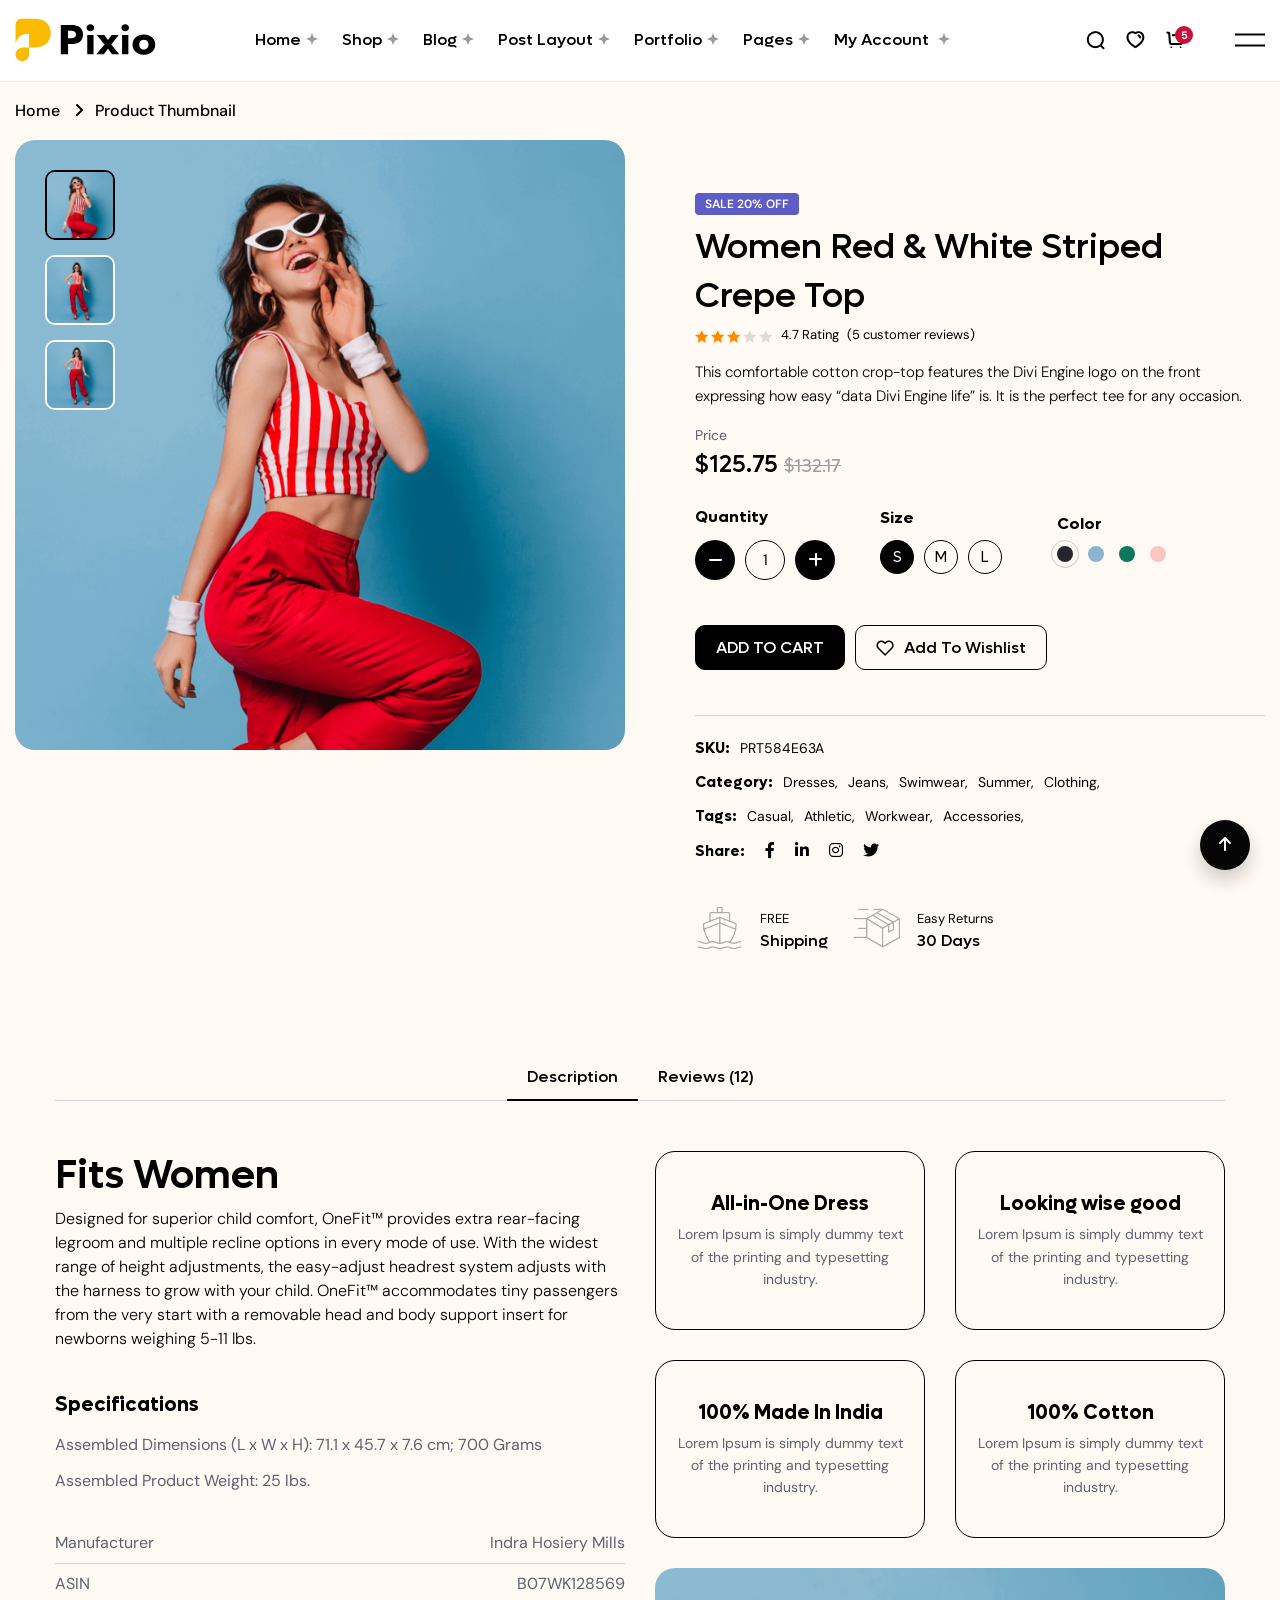
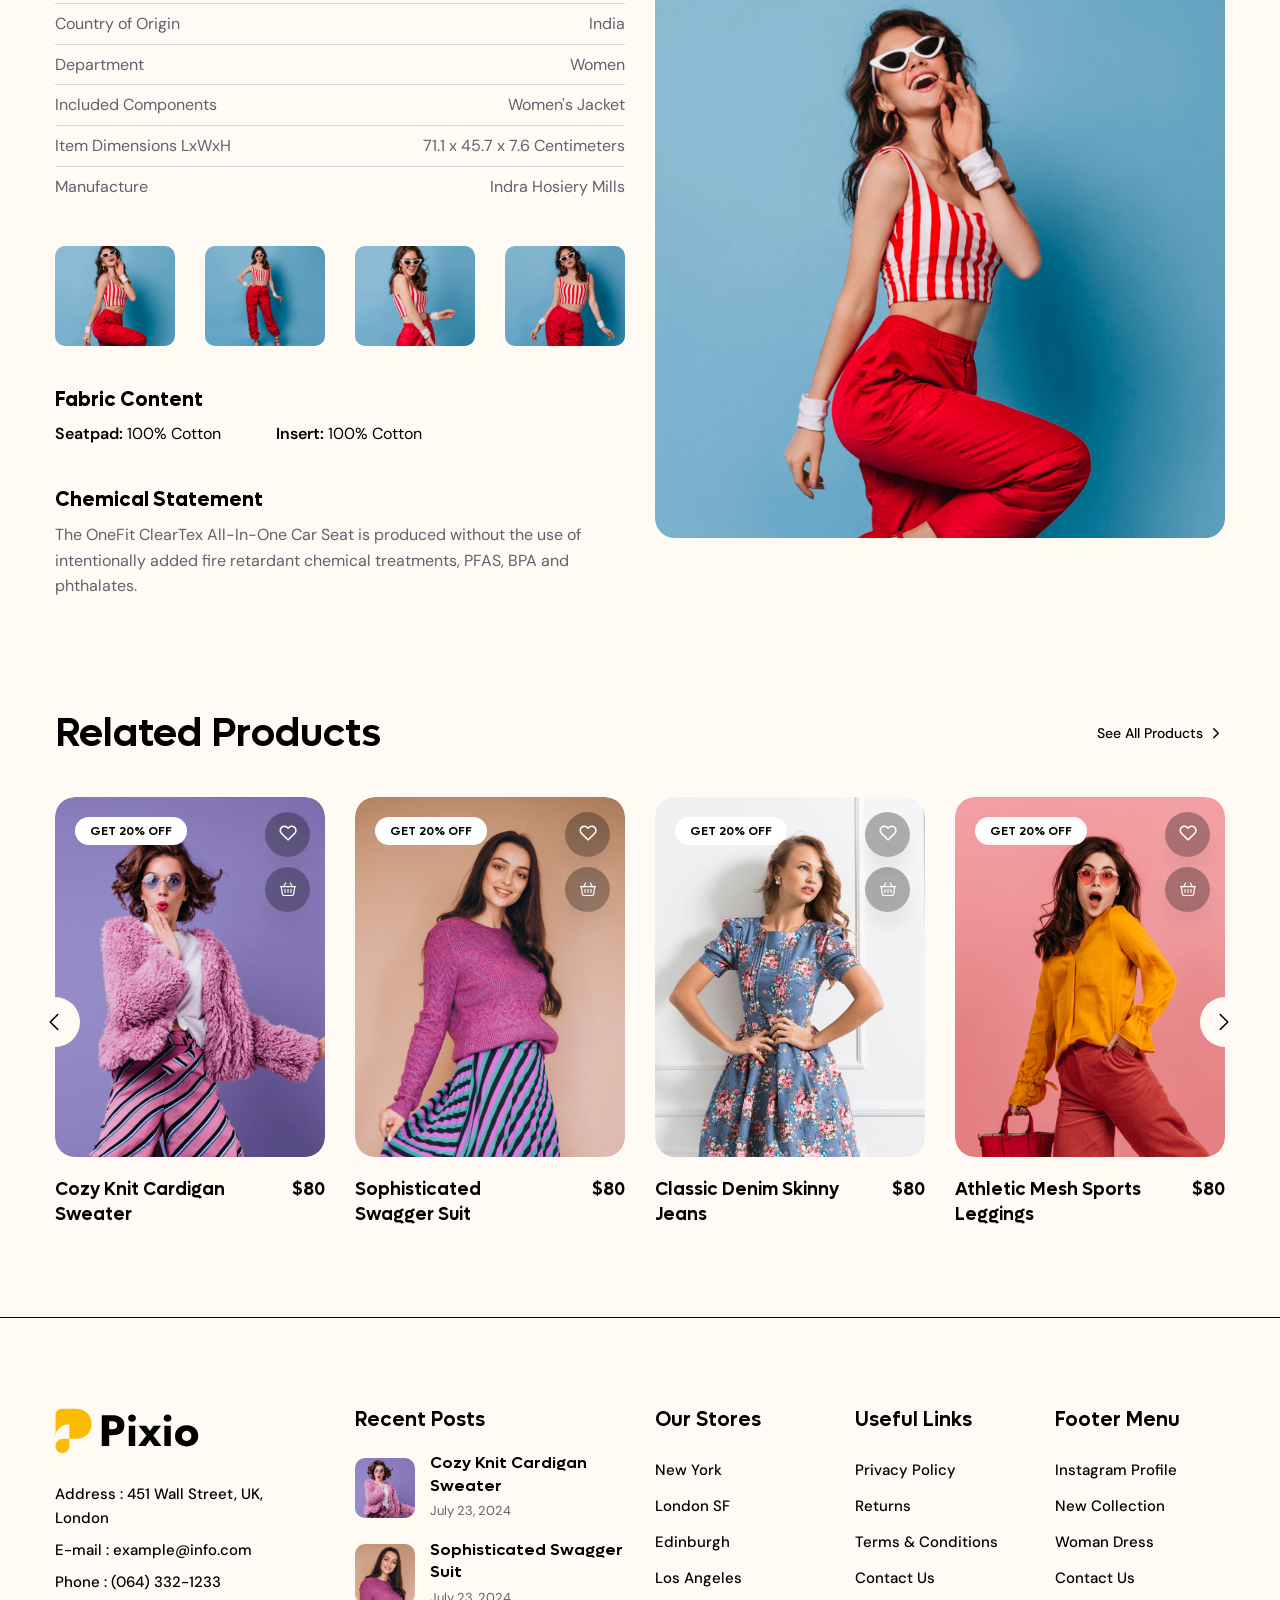
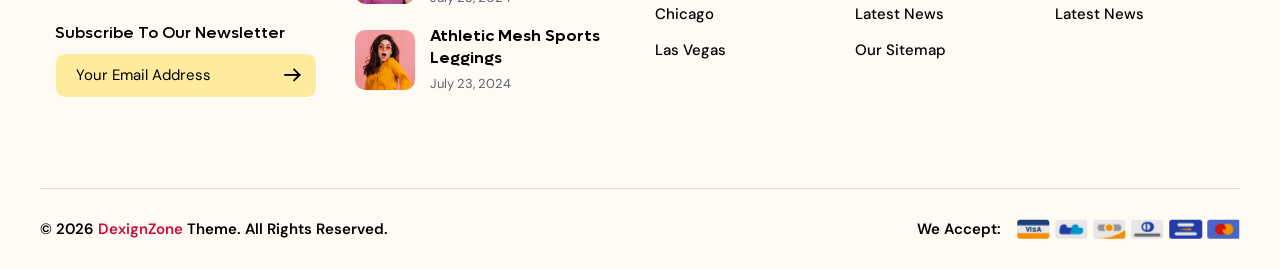
==== product-details.html @ a2bf5b80 "links are updated" ====
<!DOCTYPE html>
<html lang="en">

<!-- Mirrored from pixio-html.vercel.app/product-list.html by HTTrack Website Copier/3.x [XR&CO'2014], Sun, 09 Nov 2025 13:06:50 GMT -->
<!-- Added by HTTrack --><meta http-equiv="content-type" content="text/html;charset=utf-8" /><!-- /Added by HTTrack -->
<head>

	<!-- Title -->
	<title>AbhushanFashionJewellers</title>
	
	<!-- Meta -->
	<meta charset="utf-8">
	<meta http-equiv="X-UA-Compatible" content="IE=edge">
	<meta name="author" content="DexignZone">
	<meta name="robots" content="index, follow">
	<meta name="format-detection" content="telephone=no">
	
	<meta name="keywords" content="template, ui kit, clothing, delivery, ecommerce, fashion, order, shopping, store, fashion design, fashion store, responsive design, fashion showcase, modern design, fashion technology, e-shop, ecommerce web, eCommerce Website, minimal shop, online shop, online shopping, pixio, user experience, Design Elements, Trendy, Stylish, User-Friendly, Navigation, Product Display, Branding, Development, Visual Design, UI/UX, Website, Web Design">
	<meta name="description" content="Elevate your online retail presence with Pixio Shop & eCommerce HTML Template. Crafted with precision, this responsive and feature-rich template provides a seamless and visually stunning shopping experience. Explore a world of possibilities with modern design elements, intuitive navigation, and customizable features. Transform your website into a dynamic online storefront with Pixio, where style meets functionality for a captivating and user-friendly eCommerce journey.">
	
	<meta property="og:title" content="Pixio: Shop & eCommerce Bootstrap HTML Template | DexignZone">
	<meta property="og:description" content="Elevate your online retail presence with Pixio Shop & eCommerce HTML Template. Crafted with precision, this responsive and feature-rich template provides a seamless and visually stunning shopping experience. Explore a world of possibilities with modern design elements, intuitive navigation, and customizable features. Transform your website into a dynamic online storefront with Pixio, where style meets functionality for a captivating and user-friendly eCommerce journey.">
	<meta property="og:image" content="../pixio.dexignzone.com/xhtml/social-image.html">
	
	<!-- TWITTER META -->
	<meta name="twitter:title" content="Pixio: Shop & eCommerce Bootstrap HTML Template | DexignZone">
	<meta name="twitter:description" content="Elevate your online retail presence with Pixio Shop & eCommerce HTML Template. Crafted with precision, this responsive and feature-rich template provides a seamless and visually stunning shopping experience. Explore a world of possibilities with modern design elements, intuitive navigation, and customizable features. Transform your website into a dynamic online storefront with Pixio, where style meets functionality for a captivating and user-friendly eCommerce journey.">
	<meta name="twitter:image" content="../pixio.dexignzone.com/xhtml/social-image.html">
	<meta name="twitter:card" content="summary_large_image">
	
	<!-- CANONICAL URL -->
	<link rel="canonical" href="https://pixio.dexignzone.com/xhtml/product-list.html">
	
	<!-- FAVICONS ICON -->
	<link rel="icon" type="image/x-icon" href="images/favicon.png">
	
	<!-- MOBILE SPECIFIC -->
	<meta name="viewport" content="width=device-width, initial-scale=1">
	
	<!-- STYLESHEETS -->
	
	<link rel="stylesheet" type="text/css" href="vendor/bootstrap-select/dist/css/bootstrap-select.min.css">
	<link rel="stylesheet" type="text/css" href="vendor/swiper/swiper-bundle.min.css">
	<link rel="stylesheet" type="text/css" href="vendor/nouislider/nouislider.min.css">
	<link rel="stylesheet" type="text/css" href="vendor/animate/animate.css">
	<link rel="stylesheet" type="text/css" href="vendor/lightgallery/dist/css/lightgallery.css">
    <link rel="stylesheet" type="text/css" href="vendor/lightgallery/dist/css/lg-thumbnail.css">
    <link rel="stylesheet" type="text/css" href="vendor/lightgallery/dist/css/lg-zoom.css">
	<link rel="stylesheet" type="text/css" href="css/style.css">
	
	<!-- GOOGLE FONTS-->
	<link rel="preconnect" href="https://fonts.googleapis.com/">
	<link rel="preconnect" href="https://fonts.gstatic.com/" crossorigin>
	<link href="https://fonts.googleapis.com/css2?family=DM+Sans:wght@400;500;700&amp;family=Roboto:wght@100;300;400;500;700;900&amp;display=swap" rel="stylesheet">

</head>

<body>
<div class="page-wraper">
	
	<div id="loading-area" class="preloader-wrapper-4">
		<img src="images/loading.gif" alt="">
	</div>
	
	<!-- Header Star -->
	<header class="site-header mo-left header border-bottom">		
		<!-- Main Header -->
		<div class="sticky-header main-bar-wraper navbar-expand-lg">
			<div class="main-bar clearfix">
				<div class="container-fluid clearfix d-lg-flex d-block">
					<!-- Website Logo -->
					<div class="logo-header logo-dark me-md-5">
						<a href="index.html"><img src="images/logo.svg" alt="logo"></a>
					</div>
					
					<!-- Nav Toggle Button -->
				
					<button class="navbar-toggler collapsed navicon justify-content-end" type="button"
					data-bs-toggle="collapse" data-bs-target="#navbarNavDropdown" aria-controls="navbarNavDropdown"
					aria-expanded="false" aria-label="Toggle navigation">
					<span></span>
					<span></span>
					<span></span>
				</button>
					
				<!-- Main Nav -->
				<div class="header-nav w3menu navbar-collapse collapse justify-content-start" id="navbarNavDropdown">
					<div class="logo-header logo-dark">
						<a href="index.html"><img src="images/logo.svg" alt=""></a>
					</div>
					<ul class=" nav navbar-nav">
						<li class="has-mega-menu sub-menu-down auto-width menu-left">
							<a href="javascript:void(0);"><span>Home</span><i class="fas fa-chevron-down tabindex" ></i></a>
							<div class="mega-menu ">
								<ul class="demo-menu mb-0">
									<li>
										<a href="index.html">
											<img src="images/demo/demo-1.png" alt="/">
											<span class="menu-title">01 Home Page</span>
										</a>
									</li>
									<li>
										<a href="index-2.html">
											<img src="images/demo/demo-2.png" alt="/">
											<span class="menu-title">02 Home Page</span>
										</a>
									</li>
									<li>
										<a href="index-3.html">
											<img src="images/demo/demo-3.png" alt="/">
											<span class="menu-title">03 Home Page</span>
										</a>
									</li>
								</ul>
							</div>
						</li>
						<li class="has-mega-menu sub-menu-down">
							<a href="javascript:void(0);"><span>Shop</span><i class="fas fa-chevron-down tabindex" ></i></a>
							<div class="mega-menu shop-menu">
								<ul>
									<li class="side-left">
										<ul>
											<li><a href="javascript:void(0);" class="menu-title">Shop Structure</a>
												<ul>
													<li><a href="product-list.html">Shop Standard</a></li>
													<li><a href="shop-list.html">Shop List</a></li>
													<li><a href="shop-with-category.html">Shop With Category</a></li>
													<li><a href="shop-filters-top-bar.html">Shop Filters Top Bar</a></li>
													<li><a href="product-list.html">Shop Sidebar</a></li>
													<li><a href="shop-style-1.html">Shop Style 1</a></li>
													<li><a href="shop-style-2.html">Shop Style 2</a></li>
												</ul>
											</li>
											<li><a href="javascript:void(0);" class="menu-title">Product Structure</a>
												<ul>
													<li><a href="product-default.html">Default</a></li>
													<li><a href="product-list.html">Thumbnail</a></li>
													<li><a href="product-grid-media.html">Grid Media</a></li>
													<li><a href="product-carousel.html">Carousel</a></li>
													<li><a href="product-full-width.html">Full Width</a></li>
												</ul>
											</li>
											<li><a href="javascript:void(0);" class="menu-title">Shop Pages</a>
												<ul>						
													<li><a href="shop-wishlist.html">Wishlist</a></li>
													<li><a href="shop-cart.html">Cart</a></li>
													<li><a href="shop-checkout.html">Checkout</a></li>
													<li><a href="shop-compare.html">Compare</a></li>
													<li><a href="shop-order-tracking.html">Order Tracking</a></li>
													<li><a href="login.html">Login</a></li>
													<li><a href="registration.html">Registration</a></li>
													<li><a href="forget-password.html">Forget Password </a></li>
												</ul>
											</li>
											<li class="month-deal">
												<div class="clearfix me-3">
													<h3>Deal of the month</h3>
													<p class="mb-0">Yes! Send me exclusive offers, personalised, and unique gift ideas, tips for shopping on Pixio <a href="product-list.html" class="dz-link-2">View All Products</a></p>
												</div>
												<div class="sale-countdown">
													<div class="countdown text-center">
														<div class="date">
															<span class="time days text-primary"></span>
															<span class="work-time">Days</span>
														</div>
														<div class="date">
															<span class="time hours text-primary"></span>
															<span class="work-time">Hours</span>
														</div>
														<div class="date">
															<span class="time mins text-primary"></span>
															<span class="work-time">Minutess</span>
														</div>
														<div class="date">
															<span class="time secs text-primary"></span>
															<span class="work-time">Second</span>
														</div>
													</div>
												</div>
											</li>
										</ul>
									</li>
									<li class="side-right">
										<div class="adv-media">
											<img src="images/adv-1.png" alt="/">
										</div>
									</li>
								</ul>
							</div>
						</li>
						<li class="has-mega-menu sub-menu-down auto-width">
								<a href="javascript:void(0);"><span>Blog</span><i class="fas fa-chevron-down tabindex"></i></a>
								<div class="mega-menu">
									<ul>
										<li>
											<a href="javascript:void(0);" class="menu-title">Blog Dark Style</a>
											<ul>
												<li><a href="blog-dark-2-column.html">Blog 2 Column</a></li>
												<li><a href="blog-dark-2-column-sidebar.html">Blog 2 Column Sidebar</a></li>
												<li><a href="blog-dark-3-column.html">Blog 3 Column</a></li>
												<li><a href="blog-dark-half-image.html">Blog Half Image</a></li>
											</ul>
											<a href="javascript:void(0);" class="menu-title">Blog Light Style</a>
											<ul>
												<li><a href="blog-light-2-column.html">Blog 2 Column</a></li>
												<li><a href="blog-light-2-column-sidebar.html">Blog 2 Column Sidebar</a></li>
												<li><a href="blog-light-half-image.html">Blog Half Image</a></li>
												<li><a href="blog-exclusive.html">Blog Exclusive</a></li>
											</ul>
										</li>
										<li>
											<a href="javascript:void(0);" class="menu-title">Blog List Sidebar</a>
											<ul>
												<li><a href="blog-list-no-sidebar.html">No Sidebar <div class="badge badge-sm rounded badge-animated">New</div></a></li>
												<li><a href="blog-list-left-sidebar.html">left Sidebar <div class="badge badge-sm rounded badge-animated">New</div></a></li>
												<li><a href="blog-list-right-sidebar.html">Right Sidebar <div class="badge badge-sm rounded badge-animated">New</div></a></li>
												<li><a href="blog-list-both-sidebar.html">Both Sidebar <div class="badge badge-sm rounded badge-animated">New</div></a></li>
											</ul>
											<a href="javascript:void(0);" class="menu-title">Blog Grid Sidebar</a>
											<ul>
												<li><a href="blog-grid-no-sidebar.html">No Sidebar <div class="badge badge-sm rounded badge-animated">New</div></a></li>
												<li><a href="blog-grid-left-sidebar.html">left Sidebar <div class="badge badge-sm rounded badge-animated">New</div></a></li>
												<li><a href="blog-grid-right-sidebar.html">Right Sidebar <div class="badge badge-sm rounded badge-animated">New</div></a></li>
												<li><a href="blog-grid-both-sidebar.html">Both Sidebar <div class="badge badge-sm rounded badge-animated">New</div></a></li>
												<li><a href="blog-grid-wide-sidebar.html">Wide Sidebar <div class="badge badge-sm rounded badge-animated">New</div></a></li>
											</ul>
										</li>
										<li>
											<a href="javascript:void(0);" class="menu-title">Blog Page</a>
											<ul>
												<li><a href="blog-archive.html">Blog Archive</a></li>
												<li><a href="blog-author.html">Author</a></li>
												<li><a href="blog-category.html">Blog Category</a></li>
												<li><a href="blog-tag.html">Blog Tag</a></li>
											</ul>
										</li>
										<li class="post-menu">
											<a href="javascript:void(0);" class="menu-title">Recent Posts</a>
											<div class="widget widget_post pt-2">
												<ul>
													<li>
														<div class="dz-media">
															<img src="images/shop/product/small/1.png" alt="">
														</div>
														<div class="dz-content">
															<h6 class="name"><a href="post-standard.html">Cozy Knit Cardigan Sweater</a></h6>
															<span class="time">July 23, 2024</span>
														</div>
													</li>
													<li>
														<div class="dz-media">
															<img src="images/shop/product/small/2.png" alt="">
														</div>
														<div class="dz-content">
															<h6 class="name"><a href="post-standard.html">Sophisticated Swagger Suit</a></h6>
															<span class="time">July 23, 2024</span>
														</div>
													</li>
													<li>
														<div class="dz-media">
															<img src="images/shop/product/small/3.png" alt="">
														</div>
														<div class="dz-content">
															<h6 class="name"><a href="post-standard.html">Athletic Mesh Sports Leggings</a></h6>
															<span class="time">July 23, 2024</span>
														</div>
													</li>
													<li>
														<div class="dz-media">
															<img src="images/shop/product/small/4.png" alt="">
														</div>
														<div class="dz-content">
															<h6 class="name"><a href="post-standard.html">Satin Wrap Party Blouse</a></h6>
															<span class="time">July 23, 2024</span>
														</div>
													</li>
												</ul>
											</div>
										</li>
									</ul>
								</div>
							</li>
						<li class="has-mega-menu sub-menu-down auto-width">
							<a href="javascript:void(0);"><span>Post Layout</span><i class="fas fa-chevron-down tabindex"></i></a>
							<div class="mega-menu">
								<ul>
									<li>
										<a href="javascript:void(0);" class="menu-title">Post Types</a>
										<ul>
												<li><a href="post-text.html">Text Post <div class="badge badge-sm rounded badge-animated">New</div></a></li>
											<li><a href="post-image.html">Image Post <div class="badge badge-sm rounded badge-animated">New</div></a></li>
											<li><a href="post-video.html">Video Post</a></li>
											<li><a href="post-link.html">Link Post</a></li>
											<li><a href="post-audio.html">Audio Post</a></li>
											<li><a href="post-quote.html">Post Quote</a></li>
											<li><a href="post-tutorial.html">Tutorial Post <div class="badge badge-sm rounded badge-animated">New</div></a></li>
											<li><a href="post-cateloge.html">Cateloge Post <div class="badge badge-sm rounded badge-animated">New</div></a></li>
										</ul>
									</li>
									<li>
										<a href="javascript:void(0);" class="menu-title">Multiple Media</a>
										<ul>	
											<li><a href="post-banner.html">Banner</a></li>
											<li><a href="post-slide-show.html">Slider</a></li>
											<li><a href="post-gallery.html">Gallery</a></li>
											<li><a href="post-status.html">Status Slider <div class="badge badge-sm rounded badge-animated">New</div></a></li>
										</ul>
										<a href="javascript:void(0);" class="menu-title">Post Layout Type</a>
										<ul>	
											<li><a href="post-standard.html">Standard Post</a></li>
											<li><a href="post-corner.html">Corner Post</a></li>
											<li><a href="post-side.html">Side Post <div class="badge badge-sm rounded badge-animated">New</div></a></li>
										</ul>
									</li>
									<li>
										<a href="javascript:void(0);" class="menu-title">Side Bar</a>
										<ul>
											<li><a href="post-left-sidebar.html">Left Sidebar</a></li>
											<li><a href="post-right-sidebar.html">Right Sidebar</a></li>
											<li><a href="post-both-sidebar.html">Both Sidebar</a></li>
											<li><a href="post-no-sidebar.html">No Sidebar</a></li>
										</ul>
									</li>
								</ul>
							</div>
						</li>
						<li class="has-mega-menu sub-menu-down">
							<a href="javascript:void(0);"><span>Portfolio</span><i class="fas fa-chevron-down tabindex"></i></a>
							<div class="mega-menu portfolio-menu">
								<ul>
									<li class="side-left">
										<ul class="portfolio-nav-link">
											<li>
												<a href="portfolio-tiles.html">
													<img src="images/portfolio/icons/portfolio-tiles.svg" alt="/">
													<span>Portfolio Tiles</span>
												</a>
											</li>
											<li>
												<a href="collage-style-1.html">
													<img src="images/portfolio/icons/collage-style-1.svg" alt="/">
													<span>Collage Style 1</span>
												</a>
											</li>
											<li>
												<a href="collage-style-2.html">
													<img src="images/portfolio/icons/collage-style-2.svg" alt="/">
													<span>Collage Style 2</span>
												</a>
											</li>
											<li>
												<a href="masonry-grid.html">
													<img src="images/portfolio/icons/masonry-grid.svg" alt="/">
													<span>Masonry Grid</span>
												</a>
											</li>
											<li>
												<a href="cobble-style-1.html">
													<img src="images/portfolio/icons/cobble-style-1.svg" alt="/">
													<span>Cobble Style 1</span>
												</a>
											</li>
											<li>
												<a href="cobble-style-2.html">
													<img src="images/portfolio/icons/cobble-style-2.svg" alt="/">
													<span>Cobble Style 2</span>
												</a>
											</li>
											<li>
												<a href="portfolio-thumbs-slider.html">
													<img src="images/portfolio/icons/portfolio-thumbs-slider.svg" alt="/">
													<span>Portfolio Thumbs Slider</span>
												</a>
											</li>
											<li>
												<a href="portfolio-film-strip.html">
													<img src="images/portfolio/icons/portfolio-film-strip.svg" alt="/">
													<span>Portfolio Film Strip</span>
												</a>
											</li>
											<li>
												<a href="carousel-showcase.html">
													<img src="images/portfolio/icons/carousel-showcase.svg" alt="/">
													<span>Carousel Showcase</span>
												</a>
											</li>
											<li>
												<a href="portfolio-split-slider.html">
													<img src="images/portfolio/icons/portfolio-split-slider.svg" alt="/">
													<span>Portfolio Split Slider</span>
												</a>
											</li>
										</ul>
									</li>
									<li class="side-right line-left">
										<a href="javascript:void(0);" class="menu-title">Portfolio Details</a>
										<ul>
											<li><a href="portfolio-details-1.html">Portfolio Details 1</a></li>
											<li><a href="portfolio-details-2.html">Portfolio Details 2</a></li>
											<li><a href="portfolio-details-3.html">Portfolio Details 3</a></li>
											<li><a href="portfolio-details-4.html">Portfolio Details 4</a></li>
											<li><a href="portfolio-details-5.html">Portfolio Details 5</a></li>
										</ul>
									</li>
								</ul>
							</div>
						</li>
						<li class="has-mega-menu sub-menu-down wide-width">
							<a href="javascript:void(0);"><span>Pages</span><i class="fas fa-chevron-down tabindex"></i></a>
							<div class="mega-menu">
								<ul>
									<li>
										<a href="javascript:void(0);" class="menu-title">Pages</a>
										<ul>
											<li><a href="about-us.html">About Us</a></li>
											<li><a href="about-me.html">About Me</a></li>
											<li><a href="pricing-table.html">Pricing Table</a></li>
											<li><a href="our-gift-vouchers.html">Our Gift Vouchers</a></li>
											<li><a href="what-we-do.html">What We Do</a></li>
											<li><a href="faqs-1.html">Faqs 1</a></li>
											<li><a href="faqs-2.html">Faqs 2</a></li>
											<li><a href="our-team.html">Our Team</a></li>
										</ul>
									</li>
									<li>
										<a href="javascript:void(0);" class="menu-title">Contact Us</a>
										<ul>
											<li><a href="contact-us-1.html">Contact Us 1</a></li>
											<li><a href="contact-us-2.html">Contact Us 2</a></li>
											<li><a href="contact-us-3.html">Contact Us 3</a></li>
										</ul>
										<a href="javascript:void(0);" class="menu-title">Web Pages</a>
										<ul>
											<li><a href="error-1.html">Error 404 1</a></li>
											<li><a href="error-2.html">Error 404 2</a></li>
											<li><a href="coming-soon.html">Coming Soon</a></li>
											<li><a href="under-construction.html">Under Construction</a></li>
										</ul>
									</li>
									<li>
										<a href="javascript:void(0);" class="menu-title">Banner Style</a>
										<ul>						
											<li><a href="banner-with-bg-color.html">Banner with BG Color</a></li>
											<li><a href="banner-with-image.html">Banner with Image</a></li>
											<li><a href="banner-with-video.html">Banner with Video</a></li>
											<li><a href="banner-with-kanbern.html">Banner with Kanbern</a></li>
											<li><a href="banner-small.html">Banner Small</a></li>
											<li><a href="banner-medium.html">Banner Medium</a></li>
											<li><a href="banner-large.html">Banner Large</a></li>
										</ul>
									</li>
									<li>
										<a href="javascript:void(0);" class="menu-title">Header Style</a>
										<ul>
											<li><a href="header-style-1.html">Header Style 1</a></li>
											<li><a href="header-style-2.html">Header Style 2</a></li>
											<li><a href="header-style-3.html">Header Style 3</a></li>
											<li><a href="header-style-4.html">Header Style 4</a></li>
											<li><a href="header-style-5.html">Header Style 5</a></li>
											<li><a href="header-style-6.html">Header Style 6</a></li>
											<li><a href="header-style-7.html">Header Style 7</a></li>
											<li class="w3menulink"><a href="w3menu.html">Menu Styles</a></li>
										</ul>
									</li>
									<li>
										<a href="javascript:void(0);" class="menu-title">Footer Style</a>
										<ul>
											<li><a href="footer-style-1.html">Footer Style 1</a></li>
											<li><a href="footer-style-2.html">Footer Style 2</a></li>
											<li><a href="footer-style-3.html">Footer Style 3</a></li>
											<li><a href="footer-style-4.html">Footer Style 4</a></li>
											<li><a href="footer-style-5.html">Footer Style 5</a></li>
											<li><a href="footer-style-6.html">Footer Style 6</a></li>
											<li><a href="footer-style-7.html">Footer Style 7</a></li>
										</ul>
									</li>
									<li>
										<a href="javascript:void(0);" class="menu-title">Dashboard</a>
										<ul>
											<li><a href="account-dashboard.html">Dashboard</a></li>
											<li><a href="account-orders.html">Orders</a></li>
											<li><a href="account-order-details.html">Orders Details</a></li>
											<li><a href="account-order-confirmation.html">Orders Confirmation</a></li>
											<li><a href="account-downloads.html">Downloads</a></li>
											<li><a href="account-return-request.html">Return Request</a></li>
											<li><a href="account-return-request-detail.html">Return Request Detail</a></li>
											<li><a href="account-refund-requests-confirmed.html">Return Request Confirmed</a></li>
										</ul>
									</li>
								</ul>
							</div>
						</li>
						<li class="sub-menu-down">
							<a href="javascript:void(0);"><span>My Account</span> <i class="fas fa-chevron-down tabindex"></i></a>
							<ul class="sub-menu">						
								<li><a href="account-dashboard.html">Dashboard</a></li>
								<li><a href="account-orders.html">Orders</a></li>
								<li><a href="account-order-details.html">Orders Details</a></li>
								<li><a href="account-order-confirmation.html">Orders Confirmation</a></li>
								<li><a href="account-downloads.html">Downloads</a></li>
								<li><a href="account-return-request.html">Return Request</a></li>
								<li><a href="account-return-request-detail.html">Return Request Detail</a></li>
								<li><a href="account-refund-requests-confirmed.html">Return Request Confirmed</a></li>
								<li><a href="account-profile.html">Profile</a></li>
								<li><a href="account-address.html">Address</a></li>
								<li><a href="account-shipping-methods.html">Shipping methods</a></li>
								<li><a href="account-payment-methods.html">Payment Methods</a></li>
								<li><a href="account-review.html">Review</a></li>
								<li><a href="account-billing-address.html">Billing address</a></li>
								<li><a href="account-shipping-address.html">Shipping address</a></li>
								<li><a href="account-cancellation-requests.html">Cancellation Requests</a></li>
							</ul>
						</li>
					</ul>
					<div class="dz-social-icon">
						<ul>
							<li><a class="fab fa-facebook-f" target="_blank" href="https://www.facebook.com/dexignzone"></a></li>
							<li><a class="fab fa-twitter" target="_blank" href="https://twitter.com/dexignzones"></a></li>
							<li><a class="fab fa-linkedin-in" target="_blank" href="https://www.linkedin.com/showcase/3686700/admin/"></a></li>
							<li><a class="fab fa-instagram" target="_blank" href="https://www.instagram.com/dexignzone/"></a></li>
						</ul>
					</div>
				</div>
				
				<!-- EXTRA NAV -->
				<div class="extra-nav">
					<div class="extra-cell">						
						<ul class="header-right">
							<li class="nav-item login-link">
								<a class="nav-link" href="login.html">
									Login / Register
								</a>
							</li>
							<li class="nav-item search-link">
								<a class="nav-link" href="javascript:void(0);" data-bs-toggle="offcanvas" data-bs-target="#offcanvasTop" aria-controls="offcanvasTop">
									<i class="iconly-Light-Search"></i>
								</a>
							</li>
							<li class="nav-item wishlist-link">
								<a class="nav-link" href="javascript:void(0);" data-bs-toggle="offcanvas" data-bs-target="#offcanvasRight" aria-controls="offcanvasRight">
									<i class="iconly-Light-Heart2"></i>
								</a>
							</li>
							<li class="nav-item cart-link">
								<a href="javascript:void(0);" class="nav-link cart-btn"  data-bs-toggle="offcanvas" data-bs-target="#offcanvasRight" aria-controls="offcanvasRight">
									<i class="iconly-Broken-Buy"></i>
									<span class="badge badge-circle">5</span>
								</a>
							</li>
							<li class="nav-item filte-link">
								<a href="javascript:void(0);" class="nav-link filte-btn"  data-bs-toggle="offcanvas" data-bs-target="#offcanvasLeft" aria-controls="offcanvasLeft">
									<svg xmlns="http://www.w3.org/2000/svg" width="30" height="30" viewBox="0 0 30 13" fill="none">
										<rect y="11" width="30" height="2" fill="black"/>
										<rect width="30" height="2" fill="black"/>
									</svg>
								</a>
							</li>
						</ul>
					</div>
				</div>
				</div>
			</div>
		</div>
		<!-- Main Header End -->
		
		
		<!-- SearchBar -->
		<div class="dz-search-area dz-offcanvas offcanvas offcanvas-top" tabindex="-1" id="offcanvasTop">
			<button type="button" class="btn-close" data-bs-dismiss="offcanvas" aria-label="Close">
				&times;
			</button>
			<div class="container">
				<form class="header-item-search">
					<div class="input-group search-input">
						<select class="default-select">
							<option>All Categories</option>
							<option>Clothes</option>
							<option>UrbanSkirt</option>
							<option>VelvetGown</option>
							<option>LushShorts</option>
							<option>Vintage</option>
							<option>Wedding</option>
							<option>Cotton</option>
							<option>Linen</option>
							<option>Navy</option>
							<option>Urban</option>
							<option>Business Meeting</option>
							<option>Formal</option>
						</select>
						<input type="search" class="form-control" placeholder="Search Product">
						<button class="btn" type="button">
							<i class="iconly-Light-Search"></i>
						</button>
					</div>
					<ul class="recent-tag">
						<li class="pe-0"><span>Quick Search :</span></li>
						<li><a href="shop-list.html">Clothes</a></li>
						<li><a href="shop-list.html">UrbanSkirt</a></li>
						<li><a href="shop-list.html">VelvetGown</a></li>
						<li><a href="shop-list.html">LushShorts</a></li>
					</ul>
				</form>
				<div class="row">
					<div class="col-xl-12">
						<h5 class="mb-3">You May Also Like</h5>
						<div class="swiper category-swiper2">
							<div class="swiper-wrapper">
								<div class="swiper-slide">
									<div class="shop-card">
										<div class="dz-media ">
											<img src="images/shop/product/1.png" alt="image">
										</div>
										<div class="dz-content">
											<h6 class="title"><a href="shop-list.html">SilkBliss Dress</a></h6>
											<h6 class="price">$40.00</h6>
										</div>
									</div>
								</div>
								<div class="swiper-slide">
									<div class="shop-card">
										<div class="dz-media ">
											<img src="images/shop/product/3.png" alt="image">
										</div>
										<div class="dz-content">
											<h6 class="title"><a href="shop-list.html">GlamPants</a></h6>
											<h6 class="price">$30.00</h6>
										</div>
									</div>
								</div>
								<div class="swiper-slide">
									<div class="shop-card">
										<div class="dz-media ">
											<img src="images/shop/product/4.png" alt="image">
										</div>
										<div class="dz-content">
											<h6 class="title"><a href="shop-list.html">ComfyLeggings</a></h6>
											<h6 class="price">$35.00</h6>
										</div>
									</div>
								</div>
								<div class="swiper-slide">
									<div class="shop-card">
										<div class="dz-media ">
											<img src="images/shop/product/2.png" alt="image">
										</div>
										<div class="dz-content">
											<h6 class="title"><a href="shop-list.html">ClassicCapri</a></h6>
											<h6 class="price">$20.00</h6>
										</div>
									</div>
								</div>
								<div class="swiper-slide">
									<div class="shop-card">
										<div class="dz-media ">
											<img src="images/shop/product/5.png" alt="image">
										</div>
										<div class="dz-content">
											<h6 class="title"><a href="shop-list.html">DapperCoat</a></h6>
											<h6 class="price">$70.00</h6>
										</div>
									</div>
								</div>
								<div class="swiper-slide">
									<div class="shop-card">
										<div class="dz-media ">
											<img src="images/shop/product/6.png" alt="image">
										</div>
										<div class="dz-content">
											<h6 class="title"><a href="shop-list.html">ComfyLeggings</a></h6>
											<h6 class="price">$45.00</h6>
										</div>
									</div>
								</div>
								<div class="swiper-slide">
									<div class="shop-card">
										<div class="dz-media ">
											<img src="images/shop/product/7.png" alt="image">	
										</div>
										<div class="dz-content">
											<h6 class="title"><a href="shop-list.html">DenimDream Jeans</a></h6>
											<h6 class="price">$40.00</h6>
										</div>
									</div>
								</div>
								<div class="swiper-slide">
									<div class="shop-card">
										<div class="dz-media ">
											<img src="images/shop/product/4.png" alt="image">	
										</div>
										<div class="dz-content">
											<h6 class="title"><a href="shop-list.html">SilkBliss Dress</a></h6>
											<h6 class="price">$60.00</h6>
										</div>
									</div>
								</div>
							</div>
						</div>
					</div>
				</div>
			</div>
		</div>
		<!-- SearchBar -->
		
		<!-- Sidebar cart -->
		<div class="offcanvas dz-offcanvas offcanvas offcanvas-end " tabindex="-1" id="offcanvasRight">
			<button type="button" class="btn-close" data-bs-dismiss="offcanvas" aria-label="Close">
				&times;
			</button>
			<div class="offcanvas-body">
				<div class="product-description">
					<div class="dz-tabs">
						<ul class="nav nav-tabs center" id="myTab" role="tablist">
							<li class="nav-item" role="presentation">
								<button class="nav-link active" id="shopping-cart" data-bs-toggle="tab" data-bs-target="#shopping-cart-pane" type="button" role="tab" aria-controls="shopping-cart-pane" aria-selected="true">Shopping Cart
									<span class="badge badge-light">5</span>
								</button>
							</li>
							<li class="nav-item" role="presentation">
								<button class="nav-link" id="wishlist" data-bs-toggle="tab" data-bs-target="#wishlist-pane" type="button" role="tab" aria-controls="wishlist-pane" aria-selected="false">Wishlist
									<span class="badge badge-light">2</span>
								</button>
							</li>
						</ul>
						<div class="tab-content pt-4" id="dz-shopcart-sidebar">
							<div class="tab-pane fade show active" id="shopping-cart-pane" role="tabpanel" aria-labelledby="shopping-cart" tabindex="0">
								<div class="product-list-cart">
									<ul class="sidebar-cart-list">
										<li>
											<div class="cart-widget">
												<div class="dz-media me-3">
													<img src="images/shop/shop-cart/pic1.jpg" alt="">
												</div>
												<div class="cart-content">
													<h6 class="title"><a href="product-list.html">Sophisticated Swagger Suit</a></h6>
													<div class="d-flex align-items-center">
														<div class="btn-quantity light quantity-sm me-3">
															<input type="text" value="1" name="demo_vertical2">
														</div>
														<h6 class="dz-price mb-0">$50.00</h6>
													</div>
												</div>
												<a href="javascript:void(0);" class="dz-close">
													<i class="ti-close"></i>
												</a>
											</div>
										</li>
										<li>
											<div class="cart-widget">
												<div class="dz-media me-3">
													<img src="images/shop/shop-cart/pic2.jpg" alt="">
												</div>
												<div class="cart-content">
													<h6 class="title"><a href="product-list.html">Cozy Knit Cardigan Sweater</a></h6>
													<div class="d-flex align-items-center">
														<div class="btn-quantity light quantity-sm me-3">
															<input type="text" value="1" name="demo_vertical2">
														</div>
														<h6 class="dz-price mb-0">$40.00</h6>
													</div>
												</div>
												<a href="javascript:void(0);" class="dz-close">
													<i class="ti-close"></i> 
												</a>
											</div>
										</li>
										<li>
											<div class="cart-widget">
												<div class="dz-media me-3">
													<img src="images/shop/shop-cart/pic3.jpg" alt="">
												</div>
												<div class="cart-content">
													<h6 class="title"><a href="product-list.html">Athletic Mesh Sports Leggings</a></h6>
													<div class="d-flex align-items-center">
														<div class="btn-quantity light quantity-sm me-3">
															<input type="text" value="1" name="demo_vertical2">
														</div>
														<h6 class="dz-price  mb-0">$65.00</h6>
													</div>
												</div>
												<a href="javascript:void(0);" class="dz-close">
													<i class="ti-close"></i>
												</a>
											</div>
										</li>	
									</ul>
									<div class="cart-total">
										<h5 class="mb-0">Subtotal:</h5>
										<h5 class="mb-0">300.00$</h5>
									</div>
									<div class="mt-auto">
										<div class="shipping-time">													
											<div class="dz-icon">
												<i class="flaticon flaticon-ship"></i>
											</div>
											<div class="shipping-content">
												<h6 class="title pe-4">Congratulations , you've got free shipping!</h6>
												<div class="progress">
													<div class="progress-bar progress-animated border-0" style="width: 75%;" role="progressbar">
														<span class="sr-only">75% Complete</span>
													</div>
												</div>
											</div>
										</div>
										<a href="shop-checkout.html" class="btn btn-outline-secondary btn-block m-b20">Checkout</a>	
										<a href="shop-cart.html" class="btn btn-secondary btn-block">View Cart</a>	
									</div>	
								</div>	
							</div>
							<div class="tab-pane fade" id="wishlist-pane" role="tabpanel" aria-labelledby="wishlist" tabindex="0">
								<div class="product-list-cart">
									<ul class="sidebar-cart-list">
										<li>
											<div class="cart-widget">
												<div class="dz-media me-3">
													<img src="images/shop/shop-cart/pic1.jpg" alt="">
												</div>
												<div class="cart-content">
													<h6 class="title"><a href="product-list.html">Sophisticated Swagger Suit</a></h6>
													<div class="d-flex align-items-center">
														<h6 class="dz-price  mb-0">$50.00</h6>
													</div>
												</div>
												<a href="javascript:void(0);" class="dz-close">
													<i class="ti-close"></i>
												</a>
											</div>
										</li>
										<li>
											<div class="cart-widget">
												<div class="dz-media me-3">
													<img src="images/shop/shop-cart/pic2.jpg" alt="">
												</div>
												<div class="cart-content">
													<h6 class="title"><a href="product-list.html">Cozy Knit Cardigan Sweater</a></h6>
													<div class="d-flex align-items-center">
														<h6 class="dz-price  mb-0">$40.00</h6>
													</div>
												</div>
												<a href="javascript:void(0);" class="dz-close">
													<i class="ti-close"></i> 
												</a>
											</div>
										</li>
										<li>
											<div class="cart-widget">
												<div class="dz-media me-3">
													<img src="images/shop/shop-cart/pic3.jpg" alt="">
												</div>
												<div class="cart-content">
													<h6 class="title"><a href="product-list.html">Athletic Mesh Sports Leggings</a></h6>
													<div class="d-flex align-items-center">
														<h6 class="dz-price  mb-0">$65.00</h6>
													</div>
												</div>
												<a href="javascript:void(0);" class="dz-close">
													<i class="ti-close"></i>
												</a>
											</div>
										</li>	
									</ul>
									<div class="mt-auto">
										<a href="shop-wishlist.html" class="btn btn-secondary btn-block">Check Your Favourite</a>
									</div>	
								</div>
							</div>
						</div>
					</div>
				</div>
			</div>
		</div>
		<!-- Sidebar cart -->

		<!-- Sidebar finter -->
		<div class="offcanvas dz-offcanvas offcanvas offcanvas-end " tabindex="-1" id="offcanvasLeft">
			<button type="button" class="btn-close" data-bs-dismiss="offcanvas" aria-label="Close">
				&times;
			</button>
			<div class="offcanvas-body">
				<div class="product-description">
					<div class="widget widget_search">
						<div class="form-group">
							<div class="input-group">
								<input name="dzSearch" required="required" type="search" class="form-control" placeholder="Search Product">
								<div class="input-group-addon">
									<button name="submit" value="Submit" type="submit" class="btn">
										<i class="icon feather icon-search"></i>
									</button>
								</div>
							</div>
						</div>
					</div>
					<div class="widget">
						<h6 class="widget-title">Price</h6>
						<div class="price-slide range-slider">
							<div class="price">
								<div class="range-slider style-1">
									<div id="slider-tooltips" class="mb-3"></div>
									<span class="example-val" id="slider-margin-value-min"></span>
									<span class="example-val" id="slider-margin-value-max"></span>
								</div>
							</div>
						</div>
					</div>
					<div class="widget">
						<h6 class="widget-title">Color</h6>
						<div class="d-flex align-items-center flex-wrap color-filter ps-2">
							<div class="form-check">
								<input class="form-check-input" type="radio" name="radioNoLabel" id="radioNoLabel1" value="#000000" aria-label="..." checked>
								<span></span>
							</div>
							<div class="form-check">
								<input class="form-check-input" type="radio" name="radioNoLabel" id="radioNoLabel2" value="#9BD1FF" aria-label="...">
								<span></span>
							</div>
							<div class="form-check">
								<input class="form-check-input" type="radio" name="radioNoLabel" id="radioNoLabel3" value="#21B290" aria-label="...">
								<span></span>
							</div>
							<div class="form-check">
								<input class="form-check-input" type="radio" name="radioNoLabel" id="radioNoLabel4" value="#FEC4C4" aria-label="...">
								<span></span>
							</div>
							<div class="form-check">
								<input class="form-check-input" type="radio" name="radioNoLabel" id="radioNoLabel5" value="#FF7354" aria-label="...">
								<span></span>
							</div>
							<div class="form-check">
								<input class="form-check-input" type="radio" name="radioNoLabel" id="radioNoLabel6" value="#51EDC8" aria-label="...">
								<span></span>
							</div>
							<div class="form-check">
								<input class="form-check-input" type="radio" name="radioNoLabel" id="radioNoLabel7" value="#B77CF3" aria-label="...">
								<span></span>
							</div>
							<div class="form-check">
								<input class="form-check-input" type="radio" name="radioNoLabel" id="radioNoLabel8" value="#FF4A76" aria-label="...">
								<span></span>
							</div>
							<div class="form-check">
								<input class="form-check-input" type="radio" name="radioNoLabel" id="radioNoLabel9" value="#3E68FF" aria-label="...">
								<span></span>
							</div>
							<div class="form-check">
								<input class="form-check-input" type="radio" name="radioNoLabel" id="radioNoLabe20" value="#7BEF68" aria-label="...">
								<span></span>
							</div>
						</div>
					</div>

					<div class="widget">
						<h6 class="widget-title">Size</h6>
						<div class="btn-group product-size">
							<input type="radio" class="btn-check" name="btnradio1" id="btnradio11" checked="">
							<label class="btn" for="btnradio11">4</label>

							<input type="radio" class="btn-check" name="btnradio1" id="btnradio21">
							<label class="btn" for="btnradio21">6</label>

							<input type="radio" class="btn-check" name="btnradio1" id="btnradio31">
							<label class="btn" for="btnradio31">8</label>
							
							<input type="radio" class="btn-check" name="btnradio1" id="btnradio41">
							<label class="btn" for="btnradio41">10</label>
							
							<input type="radio" class="btn-check" name="btnradio1" id="btnradio51">
							<label class="btn" for="btnradio51">12</label>
							
							<input type="radio" class="btn-check" name="btnradio1" id="btnradio61">
							<label class="btn" for="btnradio61">14</label>
							
							<input type="radio" class="btn-check" name="btnradio1" id="btnradio71">
							<label class="btn" for="btnradio71">16</label>
							
							<input type="radio" class="btn-check" name="btnradio1" id="btnradio81">
							<label class="btn" for="btnradio81">18</label>
							
							<input type="radio" class="btn-check" name="btnradio1" id="btnradio91">
							<label class="btn" for="btnradio91">20</label>
						</div>
					</div>
					<div class="widget widget_categories">
						<h6 class="widget-title">Category</h6>
						<ul>
							<li class="cat-item cat-item-26"><a href="blog-category.html">Dresses</a> (10)</li>
							<li class="cat-item cat-item-36"><a href="blog-category.html">Top &amp; Blouses</a> (5)</li>
							<li class="cat-item cat-item-43"><a href="blog-category.html">Boots</a> (17)</li>
							<li class="cat-item cat-item-27"><a href="blog-category.html">Jewelry</a> (13)</li>
							<li class="cat-item cat-item-40"><a href="blog-category.html">Makeup</a> (06)</li> 
							<li class="cat-item cat-item-40"><a href="blog-category.html">Fragrances</a> (17)</li> 
							<li class="cat-item cat-item-40"><a href="blog-category.html">Shaving &amp; Grooming</a> (13)</li> 
							<li class="cat-item cat-item-43"><a href="blog-category.html">Jacket</a> (06)</li> 
							<li class="cat-item cat-item-36"><a href="blog-category.html">Coat</a> (22)</li> 
						</ul>
					</div>

					<div class="widget widget_tag_cloud">
						<h6 class="widget-title">Tags</h6>
						<div class="tagcloud"> 
							<a href="blog-tag.html">Vintage </a>
							<a href="blog-tag.html">Wedding</a>
							<a href="blog-tag.html">Cotton</a>
							<a href="blog-tag.html">Linen</a>
							<a href="blog-tag.html">Navy</a>
							<a href="blog-tag.html">Urban</a>
							<a href="blog-tag.html">Business Meeting</a>
							<a href="blog-tag.html">Formal</a>
						</div>
					</div>
					<a href="javascript:void(0);" class="btn btn-sm font-14 btn-secondary btn-sharp">RESET</a>
				</div>
			</div>
		</div>
		<!-- filter sidebar -->
		
	</header>
	<!-- Header End -->
	
	<div class="page-content bg-light">
		
		<div class="d-sm-flex justify-content-between container-fluid py-3">
			<nav aria-label="breadcrumb" class="breadcrumb-row">
				<ul class="breadcrumb mb-0">
					<li class="breadcrumb-item"><a href="index.html"> Home</a></li>
					<li class="breadcrumb-item">Product Thumbnail</li>
				</ul>
			</nav>
		</div>
		
		<section class="content-inner py-0">
			<div class="container-fluid">
				<div class="row">
					<div class="col-xl-6 col-md-6">
						<div class="dz-product-detail sticky-top">
							<div class="swiper-btn-center-lr">
								<div class="swiper product-gallery-swiper2">
									<div class="swiper-wrapper" id="lightgallery">
										<div class="swiper-slide">
											<div class="dz-media DZoomImage rounded">
												<a class="mfp-link lg-item" href="images/products/lady-1.png" data-src="images/products/lady-1.png">
													<i class="feather icon-maximize dz-maximize top-right"></i>
												</a>
												<img src="images/products/lady-1.png" alt="image">
											</div>
										</div>
										<div class="swiper-slide">
											<div class="dz-media DZoomImage rounded">
												<a class="mfp-link lg-item" href="images/products/lady-2.png" data-src="images/products/lady-2.png">
													<i class="feather icon-maximize dz-maximize top-right"></i>
												</a>
												<img src="images/products/lady-2.png" alt="image">
											</div>
										</div>
										<div class="swiper-slide">
											<div class="dz-media DZoomImage rounded">
												<a class="mfp-link lg-item" href="images/products/lady-3.png" data-src="images/products/lady-3.png">
													<i class="feather icon-maximize dz-maximize top-right"></i>
												</a>
												<img src="images/products/lady-3.png" alt="image">
											</div>
										</div>
									</div>
								</div>
								<div class="swiper product-gallery-swiper thumb-swiper-lg swiper-vertical">
									<div class="swiper-wrapper">
										<div class="swiper-slide">
											<img src="images/products/thumb-img/lady-1.png" alt="image">
										</div>
										<div class="swiper-slide">
											<img src="images/products/thumb-img/lady-3.png" alt="image">
										</div>
										<div class="swiper-slide">
											<img src="images/products/thumb-img/lady-3.png" alt="image">
										</div>
									</div>
								</div>
							</div>	
						</div>	
					</div>
					<div class="col-xl-6 col-md-6">
						<div class="dz-product-detail style-2 p-t50">
							<div class="dz-content">
								<div class="dz-content-footer">
									<div class="dz-content-start">
										<span class="badge bg-purple mb-2">SALE 20% Off</span>
										<h4 class="title mb-1">Women Red & White Striped Crepe Top</h4>
										<div class="review-num">
											<ul class="dz-rating me-2">
												<li>
													<svg width="14" height="13" viewBox="0 0 14 13" fill="none" xmlns="http://www.w3.org/2000/svg">
														<path d="M6.74805 0.234375L8.72301 4.51608L13.4054 5.07126L9.9436 8.27267L10.8625 12.8975L6.74805 10.5944L2.63355 12.8975L3.5525 8.27267L0.090651 5.07126L4.77309 4.51608L6.74805 0.234375Z" fill="#FF8A00"></path>
													</svg>
												</li>	
												<li>
													<svg width="14" height="13" viewBox="0 0 14 13" fill="none" xmlns="http://www.w3.org/2000/svg">
														<path d="M6.74805 0.234375L8.72301 4.51608L13.4054 5.07126L9.9436 8.27267L10.8625 12.8975L6.74805 10.5944L2.63355 12.8975L3.5525 8.27267L0.090651 5.07126L4.77309 4.51608L6.74805 0.234375Z" fill="#FF8A00"></path>
													</svg>
												</li>
												<li>
													<svg width="14" height="13" viewBox="0 0 14 13" fill="none" xmlns="http://www.w3.org/2000/svg">
														<path d="M6.74805 0.234375L8.72301 4.51608L13.4054 5.07126L9.9436 8.27267L10.8625 12.8975L6.74805 10.5944L2.63355 12.8975L3.5525 8.27267L0.090651 5.07126L4.77309 4.51608L6.74805 0.234375Z" fill="#FF8A00"></path>
													</svg>
												</li>
												<li>
													<svg width="14" height="13" viewBox="0 0 14 13" fill="none" xmlns="http://www.w3.org/2000/svg">
														<path opacity="0.2" d="M6.74805 0.234375L8.72301 4.51608L13.4054 5.07126L9.9436 8.27267L10.8625 12.8975L6.74805 10.5944L2.63355 12.8975L3.5525 8.27267L0.090651 5.07126L4.77309 4.51608L6.74805 0.234375Z" fill="#5E626F"></path>
													</svg>

												</li>
												<li>
													<svg width="14" height="13" viewBox="0 0 14 13" fill="none" xmlns="http://www.w3.org/2000/svg">
														<path opacity="0.2" d="M6.74805 0.234375L8.72301 4.51608L13.4054 5.07126L9.9436 8.27267L10.8625 12.8975L6.74805 10.5944L2.63355 12.8975L3.5525 8.27267L0.090651 5.07126L4.77309 4.51608L6.74805 0.234375Z" fill="#5E626F"></path>
													</svg>
												</li>	
											</ul>
											<span class="text-secondary me-2">4.7 Rating</span>
											<a href="javascript:void(0);">(5 customer reviews)</a>
										</div>
									</div>
								</div>
								<p class="para-text">
									This comfortable cotton crop-top features the Divi Engine logo on the front expressing how easy “data Divi Engine life” is. It is the perfect tee for any occasion.
								</p>
								<div class="meta-content m-b20">
									<span class="price-name">Price</span>
									<span class="price">$125.75 <del>$132.17</del></span>
								</div>
								<div class="product-num gap-md-2 gap-xl-0">
									<div class="btn-quantity light">
										<label class="form-label">Quantity</label>
										<input  type="text" value="1" name="demo_vertical2">
									</div>
									<div class="d-block">
										<label class="form-label">Size</label>
										<div class="btn-group product-size m-0">
											<input type="radio" class="btn-check" name="btnradio1" id="btnradio101" checked="">
											<label class="btn" for="btnradio101">S</label>

											<input type="radio" class="btn-check" name="btnradio1" id="btnradiol02">
											<label class="btn" for="btnradiol02">M</label>

											<input type="radio" class="btn-check" name="btnradio1" id="btnradiol03">
											<label class="btn" for="btnradiol03">L</label>
										</div>
									</div>
									<div class="meta-content">
										<label class="form-label">Color</label>
										<div class="d-flex align-items-center color-filter">
											<div class="form-check">
												<input class="form-check-input" type="radio" name="radioNoLabel" id="radioNoLabel21" value="#24262B" aria-label="..." checked>
												<span></span>
											</div>
											<div class="form-check">
												<input class="form-check-input" type="radio" name="radioNoLabel" id="radioNoLabel22" value="#8CB2D1" aria-label="...">
												<span></span>
											</div>
											<div class="form-check">
												<input class="form-check-input" type="radio" name="radioNoLabel" id="radioNoLabel23" value="#0D775E" aria-label="...">
												<span></span>
											</div>
											<div class="form-check">
												<input class="form-check-input" type="radio" name="radioNoLabel" id="radioNoLabel24" value="#FEC4C4" aria-label="...">
												<span></span>
											</div>
										</div>
									</div>
								</div>
								<div class="btn-group cart-btn">
									<a href="shop-cart.html" class="btn btn-secondary text-uppercase">Add To Cart</a>
									<a href="shop-wishlist.html" class="btn btn-outline-secondary btn-icon">
										<i class="icon feather icon-heart"></i>
										Add To Wishlist
									</a>
								</div>
								<div class="dz-info">
									<ul>
										<li><strong>SKU:</strong></li>
										<li>PRT584E63A</li>
									</ul>
									<ul>
										<li><strong>Category:</strong></li>
										<li><a href="product-list.html">Dresses,</a></li>												
										<li><a href="product-list.html">Jeans,</a></li>												
										<li><a href="product-list.html">Swimwear,</a></li>												
										<li><a href="product-list.html">Summer,</a></li>												
										<li><a href="product-list.html">Clothing,</a></li>												
									</ul>
									<ul>
										<li><strong>Tags:</strong></li>
										<li><a href="product-list.html">Casual,</a></li>												
										<li><a href="product-list.html">Athletic,</a></li>												
										<li><a href="product-list.html">Workwear,</a></li>												
										<li><a href="product-list.html">Accessories,</a></li>												
									</ul>
									<ul class="social-icon">
										<li><strong>Share:</strong></li>
										<li>
											<a href="https://www.facebook.com/dexignzone" target="_blank">
												<i class="fa-brands fa-facebook-f"></i>
											</a>
										</li>
										<li>
											<a href="https://www.linkedin.com/showcase/3686700/admin/" target="_blank">
												<i class="fa-brands fa-linkedin-in"></i>
											</a>
										</li>
										<li>
											<a href="https://www.instagram.com/dexignzone/" target="_blank">
												<i class="fa-brands fa-instagram"></i>
											</a>
										</li>
										<li>
											<a href="https://twitter.com/dexignzones" target="_blank">
												<i class="fa-brands fa-twitter"></i>
											</a>
										</li>
									</ul>
								</div>
								<ul class="d-md-flex d-none align-items-center">
									<li class="icon-bx-wraper style-3 me-xl-4 me-2">
										<div class="icon-bx">
											<i class="flaticon flaticon-ship"></i>
										</div>
										<div class="info-content">
											<span>FREE</span>
											<h6 class="dz-title mb-0">Shipping</h6>
										</div>
									</li>
									<li class="icon-bx-wraper style-3">
										<div class="icon-bx">
											<i class="flaticon-fast-delivery-1"></i></div>
										<div class="info-content">
											<span>Easy Returns</span>
											<h6 class="dz-title mb-0">30 Days</h6>
										</div>
									</li>
								</ul>
							</div>
							<div class="banner-social-media">
								<ul>
									<li>
										<a href="https://www.instagram.com/dexignzone/">Instagram</a>
									</li>
									<li>
										<a href="https://www.facebook.com/dexignzone">Facebook</a>
									</li>
									<li>
										<a href="https://twitter.com/dexignzones">twitter</a>
									</li>
								</ul>
							</div>
						</div>
					</div>
				</div>
			</div>
		</section>
		
		<section class="content-inner-3 pb-0"> 
			<div class="container">
				<div class="product-description">
					<div class="dz-tabs">					
						<ul class="nav nav-tabs center" id="myTab1" role="tablist">
							<li class="nav-item" role="presentation">
								<button class="nav-link active" id="home-tab" data-bs-toggle="tab" data-bs-target="#home-tab-pane" type="button" role="tab" aria-controls="home-tab-pane" aria-selected="true">Description</button>
							</li>
							<li class="nav-item" role="presentation">
								<button class="nav-link" id="profile-tab" data-bs-toggle="tab" data-bs-target="#profile-tab-pane" type="button" role="tab" aria-controls="profile-tab-pane" aria-selected="false">Reviews (12)</button>
							</li>
						</ul>
						<div class="tab-content" id="myTabContent">
							<div class="tab-pane fade show active" id="home-tab-pane" role="tabpanel" aria-labelledby="home-tab" tabindex="0">
								<div class="row">
									<div class="col-lg-6 m-lg-b0 m-md-b30">
										<div class="section-head style-2 d-block">
											<h2 class="title">Fits women</h2>
											<p>Designed for superior child comfort, OneFit™ provides extra rear-facing legroom and multiple recline options in every mode of use. With the widest range of height adjustments, the easy-adjust headrest system adjusts with the harness to grow with your child. OneFit™ accommodates tiny passengers from the very start with a removable head and body support insert for newborns weighing 5-11 lbs.		</p>
										</div>
										<div class="product-specification">
											<h4 class="specification-title">Specifications</h4>
											<ul>
												<li>Assembled Dimensions (L x W x H): <span>71.1 x 45.7 x 7.6 cm; 700 Grams</span></li>
												<li>Assembled Product Weight: <span>25 lbs.</span></li>
											</ul>
										</div>
										<ul class="specification-list m-b40">
											<li class="list-info">Manufacturer <span>Indra Hosiery Mills</span></li>
											<li class="list-info">ASIN<span>B07WK128569</span></li>
											<li class="list-info">Country of Origin<span>India</span></li>
											<li class="list-info">Department<span>Women</span></li>
											<li class="list-info">Included Components<span>Women's Jacket</span></li>
											<li class="list-info">Item Dimensions LxWxH<span> 71.1 x 45.7 x 7.6 Centimeters</span></li>
											<li class="list-info">Manufacture<span> Indra Hosiery Mills</span></li>
										</ul>
										<div class="product-media row g-xl-4 g-2 m-b40">
											<div class="col-md-3 col-3 col-sm-3 product-media-inner">
												<a href="shop-list.html" class="dz-media">
													<img src="images/products/dress1.png" alt="/">
												</a>
											</div>
											<div class="col-md-3 col-3 col-sm-3 product-media-inner">
												<a href="shop-list.html" class="dz-media">
													<img src="images/products/dress2.png" alt="/">
												</a>
											</div>
											<div class="col-md-3 col-3 col-sm-3 product-media-inner">
												<a href="shop-list.html" class="dz-media">
													<img src="images/products/dress3.png" alt="/">
												</a>
											</div>
											<div class="col-md-3 col-3 col-sm-3 product-media-inner">
												<a href="shop-list.html" class="dz-media">
													<img src="images/products/dress4.png" alt="/">
												</a>
											</div>
										</div>
										<div class="product-info">
											<div class="product-info-inner">
												<h4 class="info-title">Fabric Content</h4>
												<ul class="d-lg-flex d-block align-items-center">
													<li><h6>Seatpad: <span>100% Cotton</span></h6></li>
													<li><h6>Insert: <span>100% Cotton</span></h6></li>
												</ul>
											</div>
											<div class="product-info-inner">
												<h4 class="info-title">Chemical Statement</h4>
												<p class="info-text">The OneFit ClearTex All-In-One Car Seat is produced without the use of intentionally added fire retardant chemical treatments, PFAS, BPA and phthalates.	</p>
											</div>
										</div>
									</div>
									<div class="col-lg-6">
										<div class="row">
											<div class="col-lg-6 col-md-6 m-sm-b20 m-b30">
												<a href="product-list.html" class="about-product-wrapper">
													<div class="producṭ-content bg-light">
														<h4 class="product-title">All-in-One Dress</h4>
														<p class="product-text">Lorem Ipsum is simply dummy text of the printing and typesetting industry.</p>
													</div>
												</a>
											</div>
											<div class="col-lg-6 col-md-6 m-sm-b20 m-b30">
												<a href="product-list.html" class="about-product-wrapper">
													<div class="producṭ-content bg-light">
														<h4 class="product-title">Looking wise good</h4>
														<p class="product-text">Lorem Ipsum is simply dummy text of the printing and typesetting industry.</p>
													</div>
												</a>
											</div>
											<div class="col-lg-6 col-md-6 m-sm-b20 m-b30">
												<a href="product-list.html" class="about-product-wrapper">
													<div class="producṭ-content bg-light">
														<h4 class="product-title">100% Made In India</h4>
														<p class="product-text">Lorem Ipsum is simply dummy text of the printing and typesetting industry.</p>
													</div>
												</a>
											</div>
											<div class="col-lg-6 col-md-6 m-sm-b20 m-b30">
												<a href="product-list.html" class="about-product-wrapper">
													<div class="producṭ-content bg-light">
														<h4 class="product-title">100% Cotton</h4>
														<p class="product-text">Lorem Ipsum is simply dummy text of the printing and typesetting industry.</p>
													</div>
												</a>
											</div>
										</div>
										<div class="dz-product-media dz-media rounded"><img src="images/shop/product-details/product-style-1/product-details-1.png" alt="/"></div>
									</div>
								</div>
							</div>
							<div class="tab-pane fade" id="profile-tab-pane" role="tabpanel" aria-labelledby="profile-tab" tabindex="0">
								<div class="clear" id="comment-list">
									<div class="post-comments comments-area style-1 clearfix">
										<h4 class="comments-title mb-2">Comments (02)</h4>
										<p class="dz-title-text">There are many variations of passages of Lorem Ipsum available.</p>
										<div id="comment">
											<ol class="comment-list">
												<li class="comment even thread-even depth-1 comment" id="comment-2">
													<div class="comment-body">
													  <div class="comment-author vcard">
															<img src="images/profile4.jpg" alt="/" class="avatar">
															<cite class="fn">Michel Poe</cite> 
													  </div>
												  <div class="comment-content dz-page-text">
													 <p>Lorem Ipsum is simply dummy text of the printing and typesetting industry. Lorem Ipsum has been the industry's standard dummy text ever since the 1500s, when an unknown printer took a galley of type and scrambled it to make a type specimen book.</p>
												  </div>
												  <div class="reply">
													 <a rel="nofollow" class="comment-reply-link" href="javascript:void(0);">Reply</a>
												  </div>
											   </div>
											   <ol class="children">
												  <li class="comment byuser comment-author-w3itexpertsuser bypostauthor odd alt depth-2 comment" id="comment-3">
													 <div class="comment-body" id="div-comment-3">
														<div class="comment-author vcard">
														   <img src="images/profile3.jpg" alt="/" class="avatar">
														   <cite class="fn">Celesto Anderson</cite>
														</div>
														<div class="comment-content dz-page-text">
														   <p>Lorem Ipsum is simply dummy text of the printing and typesetting industry. Lorem Ipsum has been the industry's standard dummy text ever since the 1500s, when an unknown printer took a galley of type and scrambled it to make a type specimen book.</p>
														</div>
														<div class="reply">
														   <a class="comment-reply-link" href="javascript:void(0);"> Reply</a>
														</div>
													 </div>
												  </li>
											   </ol>
											</li>
											<li class="comment even thread-odd thread-alt depth-1 comment" id="comment-4">
												<div class="comment-body" id="div-comment-4">
													<div class="comment-author vcard">
														<img src="images/profile2.jpg" alt="/" class="avatar">
														<cite class="fn">Monsur Rahman Lito</cite>
													</div>
													<div class="comment-content dz-page-text">
														<p>Lorem Ipsum is simply dummy text of the printing and typesetting industry. Lorem Ipsum has been the industry's standard dummy text ever since the 1500s, when an unknown printer took a galley of type and scrambled it to make a type specimen book.</p>
													</div>
													<div class="reply">
														<a class="comment-reply-link" href="javascript:void(0);"> Reply</a>
													</div>
												</div>
											</li>
										 </ol>
									  </div>
									<div class="default-form comment-respond style-1" id="respond">
										<h4 class="comment-reply-title mb-2" id="reply-title">Good Comments</h4>
										<p class="dz-title-text">There are many variations of passages of Lorem Ipsum available.</p>
										<div class="comment-form-rating d-flex">
											<label class="pull-left m-r10 m-b20  text-secondary">Your Rating</label>
											<div class="rating-widget">
												<!-- Rating Stars Box -->
												<div  class="rating-stars">
													<ul id="stars">
														<li class="star" title="Poor" data-value="1">
															<i class="fas fa-star fa-fw"></i>
														</li>
														<li class="star" title="Fair" data-value="2">
															<i class="fas fa-star fa-fw"></i>
														</li>
														<li class="star" title="Good" data-value="3">
															<i class="fas fa-star fa-fw"></i>
														</li>
														<li class="star" title="Excellent" data-value="4">
															<i class="fas fa-star fa-fw"></i>
														</li>
														<li class="star" title="WOW!!!" data-value="5">
															<i class="fas fa-star fa-fw"></i>
														</li>
													</ul>
												</div>
											</div>
										</div>
										<div class="clearfix">
											<form method="post" id="comments_form" class="comment-form" novalidate>
											   <p class="comment-form-author"><input id="name" placeholder="Author" name="author" type="text" value=""></p>
											   <p class="comment-form-email"><input id="email" required="required" placeholder="Email" name="email" type="email" value=""></p>
											   <p class="comment-form-comment"><textarea id="comments" placeholder="Type Comment Here" class="form-control4" name="comment" cols="45" rows="3" required="required"></textarea></p>
											   <p class="col-md-12 col-sm-12 col-xs-12 form-submit">
												  <button id="submit" type="submit" class="submit btn btn-secondary btnhover3 filled">
												  Submit Now
												  </button>
											   </p>
											</form>
										</div>
									  </div>
								   </div>
								</div>
							</div>
						</div>
					</div>
				</div>
			</div>
		</section>
		
		<section class="content-inner-1  overflow-hidden">
			<div class="container">
				<div class="section-head style-2 d-md-flex align-items-center justify-content-between">
					<div class="left-content">
						<h2 class="title mb-0">Related products</h2>
					</div>
					<a href="shop-list.html" class="text-secondary font-14 d-flex align-items-center gap-1">See all products
						<i class="icon feather icon-chevron-right font-18"></i>
					</a>			
				</div>
				<div class="swiper-btn-center-lr">
					<div class="swiper swiper-four">
						<div class="swiper-wrapper">
							<div class="swiper-slide">
								<div class="shop-card style-1">
									<div class="dz-media">
										<img src="images/shop/product/1.png" alt="image">
										<div class="shop-meta">
														<a href="javascript:void(0);" class="btn btn-secondary btn-md btn-rounded" data-bs-toggle="modal" data-bs-target="#exampleModal">
															<i class="fa-solid fa-eye d-md-none d-block"></i>
															<span class="d-md-block d-none">Quick View</span>
														</a>
														<div class="btn btn-primary meta-icon dz-wishicon">
															<i class="icon feather icon-heart dz-heart"></i>
															<i class="icon feather icon-heart-on dz-heart-fill"></i>
														</div>
														<div class="btn btn-primary meta-icon dz-carticon">
															<i class="flaticon flaticon-basket"></i>
															<i class="flaticon flaticon-shopping-basket-on dz-heart-fill"></i>
														</div>
													</div>								
									</div>
									<div class="dz-content">
										<h5 class="title"><a href="shop-list.html">Cozy Knit Cardigan Sweater</a></h5>
										<h5 class="price">$80</h5>
									</div>
									<div class="product-tag">
										<span class="badge ">Get 20% Off</span>
									</div>
								</div>
							</div>
							<div class="swiper-slide">
								<div class="shop-card style-1">
									<div class="dz-media">
										<img src="images/shop/product/2.png" alt="image">
										<div class="shop-meta">
														<a href="javascript:void(0);" class="btn btn-secondary btn-md btn-rounded" data-bs-toggle="modal" data-bs-target="#exampleModal">
															<i class="fa-solid fa-eye d-md-none d-block"></i>
															<span class="d-md-block d-none">Quick View</span>
														</a>
														<div class="btn btn-primary meta-icon dz-wishicon">
															<i class="icon feather icon-heart dz-heart"></i>
															<i class="icon feather icon-heart-on dz-heart-fill"></i>
														</div>
														<div class="btn btn-primary meta-icon dz-carticon">
															<i class="flaticon flaticon-basket"></i>
															<i class="flaticon flaticon-shopping-basket-on dz-heart-fill"></i>
														</div>
													</div>								
									</div>
									<div class="dz-content">
										<h5 class="title"><a href="shop-list.html">Sophisticated Swagger Suit</a></h5>
										<h5 class="price">$80</h5>
									</div>
									<div class="product-tag">
										<span class="badge ">Get 20% Off</span>
									</div>
								</div>
							</div>
							<div class="swiper-slide">
								<div class="shop-card style-1">
									<div class="dz-media">
										<img src="images/shop/product/3.png" alt="image">
										<div class="shop-meta">
														<a href="javascript:void(0);" class="btn btn-secondary btn-md btn-rounded" data-bs-toggle="modal" data-bs-target="#exampleModal">
															<i class="fa-solid fa-eye d-md-none d-block"></i>
															<span class="d-md-block d-none">Quick View</span>
														</a>
														<div class="btn btn-primary meta-icon dz-wishicon">
															<i class="icon feather icon-heart dz-heart"></i>
															<i class="icon feather icon-heart-on dz-heart-fill"></i>
														</div>
														<div class="btn btn-primary meta-icon dz-carticon">
															<i class="flaticon flaticon-basket"></i>
															<i class="flaticon flaticon-shopping-basket-on dz-heart-fill"></i>
														</div>
													</div>								
									</div>
									<div class="dz-content">
										<h5 class="title"><a href="shop-list.html">Classic Denim Skinny Jeans</a></h5>
										<h5 class="price">$80</h5>
									</div>
									<div class="product-tag">
										<span class="badge ">Get 20% Off</span>
									</div>
								</div>
							</div>
							<div class="swiper-slide">
								<div class="shop-card style-1">
									<div class="dz-media">
										<img src="images/shop/product/4.png" alt="image">
										<div class="shop-meta">
														<a href="javascript:void(0);" class="btn btn-secondary btn-md btn-rounded" data-bs-toggle="modal" data-bs-target="#exampleModal">
															<i class="fa-solid fa-eye d-md-none d-block"></i>
															<span class="d-md-block d-none">Quick View</span>
														</a>
														<div class="btn btn-primary meta-icon dz-wishicon">
															<i class="icon feather icon-heart dz-heart"></i>
															<i class="icon feather icon-heart-on dz-heart-fill"></i>
														</div>
														<div class="btn btn-primary meta-icon dz-carticon">
															<i class="flaticon flaticon-basket"></i>
															<i class="flaticon flaticon-shopping-basket-on dz-heart-fill"></i>
														</div>
													</div>								
									</div>
									<div class="dz-content">
										<h5 class="title"><a href="shop-list.html">Athletic Mesh Sports Leggings</a></h5>
										<h5 class="price">$80</h5>
									</div>
									<div class="product-tag">
										<span class="badge ">Get 20% Off</span>
									</div>
								</div>
							</div>
							<div class="swiper-slide">
								<div class="shop-card style-1">
									<div class="dz-media">
										<img src="images/shop/product/5.png" alt="image">
										<div class="shop-meta">
														<a href="javascript:void(0);" class="btn btn-secondary btn-md btn-rounded" data-bs-toggle="modal" data-bs-target="#exampleModal">
															<i class="fa-solid fa-eye d-md-none d-block"></i>
															<span class="d-md-block d-none">Quick View</span>
														</a>
														<div class="btn btn-primary meta-icon dz-wishicon">
															<i class="icon feather icon-heart dz-heart"></i>
															<i class="icon feather icon-heart-on dz-heart-fill"></i>
														</div>
														<div class="btn btn-primary meta-icon dz-carticon">
															<i class="flaticon flaticon-basket"></i>
															<i class="flaticon flaticon-shopping-basket-on dz-heart-fill"></i>
														</div>
													</div>								
									</div>
									<div class="dz-content">
										<h5 class="title"><a href="shop-list.html">Vintage Denim Overalls Shorts</a></h5>
										<h5 class="price">$80</h5>
									</div>
									<div class="product-tag">
										<span class="badge ">Get 20% Off</span>
									</div>
								</div>
							</div>
						</div>
					</div>
					<div class="pagination-align">
						<div class="tranding-button-prev btn-prev">
							<i class="flaticon flaticon-left-chevron"></i>
						</div>
						<div class="tranding-button-next btn-next">
							<i class="flaticon flaticon-chevron"></i>
						</div>
					</div>
				</div>
			</div>
		</section>
	</div>
	
	<!-- Footer -->
	<footer class="site-footer style-1 bg-light">
		<!-- Footer Top -->
		<div class="footer-top">
			<div class="container">
				<div class="row">
					<div class="col-xl-3 col-md-4 col-sm-6 wow fadeInUp" data-wow-delay="0.1s">
						<div class="widget widget_about me-2">
							<div class="footer-logo logo-white">
								<a href="index.html"><img src="images/logo.svg" alt=""></a> 
							</div>
							<ul class="widget-address">
								<li>
									<p><span>Address</span> : 451 Wall Street, UK, London</p>
								</li>
								<li>
									<p><span>E-mail</span> : example@info.com</p>
								</li>
								<li>
									<p><span>Phone</span> : (064) 332-1233</p>
								</li>
							</ul>
							<div class="subscribe_widget">
								<h6 class="title fw-medium text-capitalize">subscribe to our newsletter</h6>	
								<form class="dzSubscribe style-1" action="https://pixio-html.vercel.app/script/mailchamp.php" method="post">
									<div class="dzSubscribeMsg"></div>
									<div class="form-group">
										<div class="input-group mb-0">
											<input name="dzEmail" required="required" type="email" class="form-control" placeholder="Your Email Address">
											<div class="input-group-addon">
												<button name="submit" value="Submit" type="submit" class="btn">
													<i class="icon feather icon-arrow-right"></i>
												</button>
											</div>
										</div>
									</div>
								</form>
							</div>
						</div>
					</div>
					<div class="col-xl-3 col-md-4 col-sm-6 wow fadeInUp" data-wow-delay="0.2s">
						<div class="widget widget_post">
							<h5 class="footer-title">Recent Posts</h5>
							<ul>
								<li>
									<div class="dz-media">
										<img src="images/shop/product/small/1.png" alt="">
									</div>
									<div class="dz-content">
										<h6 class="name"><a href="post-standard.html">Cozy Knit Cardigan Sweater</a></h6>
										<span class="time">July 23, 2024</span>
									</div>
								</li>
								<li>
									<div class="dz-media">
										<img src="images/shop/product/small/2.png" alt="">
									</div>
									<div class="dz-content">
										<h6 class="name"><a href="post-standard.html">Sophisticated Swagger Suit</a></h6>
										<span class="time">July 23, 2024</span>
									</div>
								</li>
								<li>
									<div class="dz-media">
										<img src="images/shop/product/small/3.png" alt="">
									</div>
									<div class="dz-content">
										<h6 class="name"><a href="post-standard.html">Athletic Mesh Sports Leggings</a></h6>
										<span class="time">July 23, 2024</span>
									</div>
								</li>
							</ul>
						</div>
					</div>
					<div class="col-xl-2 col-md-4 col-sm-4 col-6 wow fadeInUp" data-wow-delay="0.3s">
						<div class="widget widget_services">
							<h5 class="footer-title">Our Stores</h5>
							<ul>
								<li><a href="javascript:void(0);">New York</a></li>
								<li><a href="javascript:void(0);">London SF</a></li>
								<li><a href="javascript:void(0);">Edinburgh</a></li>
								<li><a href="javascript:void(0);">Los Angeles</a></li>
								<li><a href="javascript:void(0);">Chicago</a></li>
								<li><a href="javascript:void(0);">Las Vegas</a></li>
							</ul>   
						</div>
					</div>
					<div class="col-xl-2 col-md-4 col-sm-4 col-6 wow fadeInUp" data-wow-delay="0.4s">
						<div class="widget widget_services">
							<h5 class="footer-title">Useful Links</h5>
							<ul>
								<li><a href="javascript:void(0);">Privacy Policy</a></li>
								<li><a href="javascript:void(0);">Returns</a></li>
								<li><a href="javascript:void(0);">Terms & Conditions</a></li>
								<li><a href="javascript:void(0);">Contact Us</a></li>
								<li><a href="javascript:void(0);">Latest News</a></li>
								<li><a href="javascript:void(0);">Our Sitemap</a></li>
							</ul>
						</div>
					</div>
					<div class="col-xl-2 col-md-4 col-sm-4 wow fadeInUp" data-wow-delay="0.5s">
						<div class="widget widget_services">
							<h5 class="footer-title">Footer Menu</h5>
							<ul>
								<li><a href="javascript:void(0);">Instagram profile</a></li>
								<li><a href="javascript:void(0);">New Collection</a></li>
								<li><a href="javascript:void(0);">Woman Dress</a></li>
								<li><a href="javascript:void(0);">Contact Us</a></li>
								<li><a href="javascript:void(0);">Latest News</a></li>
							</ul>
						</div>
					</div>
				</div>
			</div>
		</div>
		<!-- Footer Top End -->
		
		<!-- Footer Bottom -->
		<div class="footer-bottom">
			<div class="container">
				<div class="row fb-inner wow fadeInUp" data-wow-delay="0.1s">
					<div class="col-lg-6 col-md-12 text-start"> 
						<p class="copyright-text">© <span class="current-year">2024</span> <a href="https://www.dexignzone.com/">DexignZone</a> Theme. All Rights Reserved.</p>
					</div>
					<div class="col-lg-6 col-md-12 text-end"> 
						<div class="d-flex align-items-center justify-content-center justify-content-md-center justify-content-xl-end">
							<span class="me-3">We Accept: </span>
							<img src="images/footer-img.png" alt="">
						</div>
					</div>
				</div>
			</div>
		</div>
		<!-- Footer Bottom End -->
		
	</footer>
	<!-- Footer End -->
	
	<button class="scroltop" type="button"><i class="fas fa-arrow-up"></i></button>
	
	<!-- Quick Modal Start -->
	<div class="modal quick-view-modal fade" id="exampleModal" tabindex="-1" aria-hidden="true">
		<div class="modal-dialog modal-dialog-centered">
			<div class="modal-content">
				<button type="button" class="btn-close" data-bs-dismiss="modal" aria-label="Close">
					<i class="icon feather icon-x"></i>
				</button>
				<div class="modal-body">
					<div class="row g-xl-4 g-3">
						<div class="col-xl-6 col-md-6">
							<div class="dz-product-detail mb-0">
								<div class="swiper-btn-center-lr">
									<div class="swiper quick-modal-swiper2">
										<div class="swiper-wrapper" id="lightgallery2">
											<div class="swiper-slide">
												<div class="dz-media DZoomImage">
													<a class="mfp-link lg-item" href="images/products/lady-1.png" data-src="images/products/lady-1.png">
														<i class="feather icon-maximize dz-maximize top-right"></i>
													</a>
													<img src="images/products/lady-1.png" alt="image">
												</div>
											</div>
											<div class="swiper-slide">
												<div class="dz-media DZoomImage">
													<a class="mfp-link lg-item" href="images/products/lady-2.png" data-src="images/products/lady-2.png">
														<i class="feather icon-maximize dz-maximize top-right"></i>
													</a>
													<img src="images/products/lady-2.png" alt="image">
												</div>
											</div>
											<div class="swiper-slide">
												<div class="dz-media DZoomImage">
													<a class="mfp-link lg-item" href="images/products/lady-3.png" data-src="images/products/lady-3.png">
														<i class="feather icon-maximize dz-maximize top-right"></i>
													</a>
													<img src="images/products/lady-3.png" alt="image">
												</div>
											</div>
										</div>
									</div>
									<div class="swiper quick-modal-swiper thumb-swiper-lg thumb-sm swiper-vertical">
										<div class="swiper-wrapper">
											<div class="swiper-slide">
												<img src="images/products/thumb-img/lady-1.png" alt="image">
											</div>
											<div class="swiper-slide">
												<img src="images/products/thumb-img/lady-2.png" alt="image">
											</div>
											<div class="swiper-slide">
												<img src="images/products/thumb-img/lady-3.png" alt="image">
											</div>
										</div>
									</div>
								</div>	
							</div>	
						</div>
						<div class="col-xl-6 col-md-6">
							<div class="dz-product-detail style-2 ps-xl-3 ps-0 pt-2 mb-0">
								<div class="dz-content">
									<div class="dz-content-footer">
										<div class="dz-content-start">
											<span class="badge bg-secondary mb-2">SALE 20% Off</span>
											<h4 class="title mb-1"><a href="shop-list.html">Cozy Knit Cardigan Sweater</a></h4>
											<div class="review-num">
												<ul class="dz-rating me-2">
													<li class="star-fill">
														<i class="flaticon-star-1"></i>
													</li>										
													<li class="star-fill">
														<i class="flaticon-star-1"></i>
													</li>
													<li class="star-fill">
														<i class="flaticon-star-1"></i>
													</li>
													<li>
														<i class="flaticon-star-1"></i>
													</li>
													<li>
														<i class="flaticon-star-1"></i>
													</li>
												</ul>
												<span class="text-secondary me-2">4.7 Rating</span>
												<a href="javascript:void(0);">(5 customer reviews)</a>
											</div>
										</div>
									</div>
									<p class="para-text">
										Lorem Ipsum is simply dummy text of the printing and typesetting industry. Lorem Ipsum has.
									</p>
									<div class="meta-content m-b20 d-flex align-items-end">
										<div class="me-3">
											<span class="form-label">Price</span>
											<span class="price">$125.75 <del>$132.17</del></span>
										</div>
										<div class="btn-quantity light me-0">
											<label class="form-label">Quantity</label>
											<input  type="text" value="1" name="demo_vertical2">
										</div>
									</div>
									<div class=" cart-btn">
										<a href="shop-cart.html" class="btn btn-secondary text-uppercase">Add To Cart</a>
										<a href="shop-wishlist.html" class="btn btn-md btn-outline-secondary btn-icon">
											<svg width="19" height="17" viewBox="0 0 19 17" fill="none" xmlns="http://www.w3.org/2000/svg">
												<path d="M9.24805 16.9986C8.99179 16.9986 8.74474 16.9058 8.5522 16.7371C7.82504 16.1013 7.12398 15.5038 6.50545 14.9767L6.50229 14.974C4.68886 13.4286 3.12289 12.094 2.03333 10.7794C0.815353 9.30968 0.248047 7.9162 0.248047 6.39391C0.248047 4.91487 0.755203 3.55037 1.67599 2.55157C2.60777 1.54097 3.88631 0.984375 5.27649 0.984375C6.31552 0.984375 7.26707 1.31287 8.10464 1.96065C8.52734 2.28763 8.91049 2.68781 9.24805 3.15459C9.58574 2.68781 9.96875 2.28763 10.3916 1.96065C11.2292 1.31287 12.1807 0.984375 13.2197 0.984375C14.6098 0.984375 15.8885 1.54097 16.8202 2.55157C17.741 3.55037 18.248 4.91487 18.248 6.39391C18.248 7.9162 17.6809 9.30968 16.4629 10.7792C15.3733 12.094 13.8075 13.4285 11.9944 14.9737C11.3747 15.5016 10.6726 16.1001 9.94376 16.7374C9.75136 16.9058 9.50417 16.9986 9.24805 16.9986ZM5.27649 2.03879C4.18431 2.03879 3.18098 2.47467 2.45108 3.26624C1.71033 4.06975 1.30232 5.18047 1.30232 6.39391C1.30232 7.67422 1.77817 8.81927 2.84508 10.1066C3.87628 11.3509 5.41011 12.658 7.18605 14.1715L7.18935 14.1743C7.81021 14.7034 8.51402 15.3033 9.24654 15.9438C9.98344 15.302 10.6884 14.7012 11.3105 14.1713C13.0863 12.6578 14.6199 11.3509 15.6512 10.1066C16.7179 8.81927 17.1938 7.67422 17.1938 6.39391C17.1938 5.18047 16.7858 4.06975 16.045 3.26624C15.3152 2.47467 14.3118 2.03879 13.2197 2.03879C12.4197 2.03879 11.6851 2.29312 11.0365 2.79465C10.4585 3.24179 10.0558 3.80704 9.81975 4.20255C9.69835 4.40593 9.48466 4.52733 9.24805 4.52733C9.01143 4.52733 8.79774 4.40593 8.67635 4.20255C8.44041 3.80704 8.03777 3.24179 7.45961 2.79465C6.811 2.29312 6.07643 2.03879 5.27649 2.03879Z" fill="black"></path>
											</svg>
											Add To Wishlist
										</a>
									</div>
									<div class="dz-info mb-0">
										<ul>
											<li><strong>SKU:</strong></li>
											<li>PRT584E63A</li>
										</ul>
										<ul>
											<li><strong>Category:</strong></li>
											<li><a href="product-list.html">Dresses,</a></li>												
											<li><a href="product-list.html">Jeans,</a></li>												
											<li><a href="product-list.html">Swimwear,</a></li>												
											<li><a href="product-list.html">Summer,</a></li>												
											<li><a href="product-list.html">Clothing</a></li>												
										</ul>
										<ul>
											<li><strong>Tags:</strong></li>
											<li><a href="product-list.html">Casual</a></li>												
											<li><a href="product-list.html">Athletic,</a></li>												
											<li><a href="product-list.html">Workwear,</a></li>												
											<li><a href="product-list.html">Accessories</a></li>												
										</ul>
										<div class="dz-social-icon">
											<ul>
												<li><a target="_blank" class="text-dark" href="https://www.facebook.com/dexignzone">
													<i class="fab fa-facebook-f"></i>
												</a></li>
												<li><a target="_blank" class="text-dark" href="https://twitter.com/dexignzones">	
													<i class="fab fa-twitter"></i>
												</a></li>
												<li><a target="_blank" class="text-dark" href="https://www.youtube.com/@dexignzone1723">
													<i class="fa-brands fa-youtube"></i>
												</a></li>
												<li><a target="_blank" class="text-dark" href="https://www.linkedin.com/showcase/3686700/admin/">
													<i class="fa-brands fa-linkedin-in"></i>
												</a></li>
												<li><a target="_blank" class="text-dark" href="https://www.instagram.com/dexignzone/">
													<i class="fab fa-instagram"></i>
												</a></li>
											</ul>
										</div>
									</div>
								</div>
							</div>
						</div>
					</div>
				</div>
			</div>
		</div>
	</div>
	<!-- Quick Modal End -->

</div>
<!-- JAVASCRIPT FILES ========================================= -->
<script src="js/jquery.min.js"></script><!-- JQUERY MIN JS -->
<script src="vendor/wow/wow.min.js"></script><!-- WOW JS -->
<script src="vendor/bootstrap/dist/js/bootstrap.bundle.min.js"></script><!-- BOOTSTRAP MIN JS -->
<script src="vendor/bootstrap-select/dist/js/bootstrap-select.min.js"></script><!-- BOOTSTRAP SELECT MIN JS -->
<script src="vendor/bootstrap-touchspin/bootstrap-touchspin.js"></script><!-- BOOTSTRAP TOUCHSPIN JS -->
<script src="js/jquery.star-rating-svg.js"></script><!-- Star Rating JS -->
<script src="vendor/swiper/swiper-bundle.min.js"></script><!-- SWIPER JS -->
<script src="vendor/imagesloaded/imagesloaded.js"></script><!-- IMAGESLOADED-->
<script src="vendor/masonry/masonry-4.2.2.js"></script><!-- MASONRY -->
<script src="vendor/masonry/isotope.pkgd.min.js"></script><!-- ISOTOPE -->
<script src="vendor/countdown/jquery.countdown.js"></script><!-- COUNTDOWN FUCTIONS  -->
<script src="vendor/wnumb/wNumb.js"></script><!-- WNUMB -->
<script src="vendor/nouislider/nouislider.min.js"></script><!-- NOUSLIDER MIN JS-->
<script src="js/dz.carousel.js"></script><!-- DZ CAROUSEL JS -->
<script src="vendor/lightgallery/dist/lightgallery.min.js"></script><!-- LIGHTGALLERY JS-->
<script src="vendor/lightgallery/dist/plugins/thumbnail/lg-thumbnail.min.js"></script><!-- LIGHTGALLERY JS-->
<script src="vendor/lightgallery/dist/plugins/zoom/lg-zoom.min.js"></script><!-- LIGHTGALLERY JS-->
<script src="js/dz.ajax.js"></script><!-- AJAX -->
<script src="js/custom.min.js"></script><!-- CUSTOM JS -->
</body>

<!-- Mirrored from pixio-html.vercel.app/product-list.html by HTTrack Website Copier/3.x [XR&CO'2014], Sun, 09 Nov 2025 13:06:57 GMT -->
</html>
---- vendor/nouislider/nouislider.min.css ----
.noUi-target,.noUi-target *{-webkit-touch-callout:none;-webkit-tap-highlight-color:transparent;-webkit-user-select:none;-ms-touch-action:none;touch-action:none;-ms-user-select:none;-moz-user-select:none;user-select:none;-moz-box-sizing:border-box;box-sizing:border-box}.noUi-target{position:relative}.noUi-base,.noUi-connects{width:100%;height:100%;position:relative;z-index:1}.noUi-connects{overflow:hidden;z-index:0}.noUi-connect,.noUi-origin{will-change:transform;position:absolute;z-index:1;top:0;right:0;height:100%;width:100%;-ms-transform-origin:0 0;-webkit-transform-origin:0 0;-webkit-transform-style:preserve-3d;transform-origin:0 0;transform-style:flat}.noUi-txt-dir-rtl.noUi-horizontal .noUi-origin{left:0;right:auto}.noUi-vertical .noUi-origin{top:-100%;width:0}.noUi-horizontal .noUi-origin{height:0}.noUi-handle{-webkit-backface-visibility:hidden;backface-visibility:hidden;position:absolute}.noUi-touch-area{height:100%;width:100%}.noUi-state-tap .noUi-connect,.noUi-state-tap .noUi-origin{-webkit-transition:transform .3s;transition:transform .3s}.noUi-state-drag *{cursor:inherit!important}.noUi-horizontal{height:18px}.noUi-horizontal .noUi-handle{width:34px;height:28px;right:-17px;top:-6px}.noUi-vertical{width:18px}.noUi-vertical .noUi-handle{width:28px;height:34px;right:-6px;bottom:-17px}.noUi-txt-dir-rtl.noUi-horizontal .noUi-handle{left:-17px;right:auto}.noUi-target{background:#FAFAFA;border-radius:4px;border:1px solid #D3D3D3;box-shadow:inset 0 1px 1px #F0F0F0,0 3px 6px -5px #BBB}.noUi-connects{border-radius:3px}.noUi-connect{background:#3FB8AF}.noUi-draggable{cursor:ew-resize}.noUi-vertical .noUi-draggable{cursor:ns-resize}.noUi-handle{border:1px solid #D9D9D9;border-radius:3px;background:#FFF;cursor:default;box-shadow:inset 0 0 1px #FFF,inset 0 1px 7px #EBEBEB,0 3px 6px -3px #BBB}.noUi-active{box-shadow:inset 0 0 1px #FFF,inset 0 1px 7px #DDD,0 3px 6px -3px #BBB}.noUi-handle:after,.noUi-handle:before{content:"";display:block;position:absolute;height:14px;width:1px;background:#E8E7E6;left:14px;top:6px}.noUi-handle:after{left:17px}.noUi-vertical .noUi-handle:after,.noUi-vertical .noUi-handle:before{width:14px;height:1px;left:6px;top:14px}.noUi-vertical .noUi-handle:after{top:17px}[disabled] .noUi-connect{background:#B8B8B8}[disabled] .noUi-handle,[disabled].noUi-handle,[disabled].noUi-target{cursor:not-allowed}.noUi-pips,.noUi-pips *{-moz-box-sizing:border-box;box-sizing:border-box}.noUi-pips{position:absolute;color:#999}.noUi-value{position:absolute;white-space:nowrap;text-align:center}.noUi-value-sub{color:#ccc;font-size:10px}.noUi-marker{position:absolute;background:#CCC}.noUi-marker-sub{background:#AAA}.noUi-marker-large{background:#AAA}.noUi-pips-horizontal{padding:10px 0;height:80px;top:100%;left:0;width:100%}.noUi-value-horizontal{-webkit-transform:translate(-50%,50%);transform:translate(-50%,50%)}.noUi-rtl .noUi-value-horizontal{-webkit-transform:translate(50%,50%);transform:translate(50%,50%)}.noUi-marker-horizontal.noUi-marker{margin-left:-1px;width:2px;height:5px}.noUi-marker-horizontal.noUi-marker-sub{height:10px}.noUi-marker-horizontal.noUi-marker-large{height:15px}.noUi-pips-vertical{padding:0 10px;height:100%;top:0;left:100%}.noUi-value-vertical{-webkit-transform:translate(0,-50%);transform:translate(0,-50%);padding-left:25px}.noUi-rtl .noUi-value-vertical{-webkit-transform:translate(0,50%);transform:translate(0,50%)}.noUi-marker-vertical.noUi-marker{width:5px;height:2px;margin-top:-1px}.noUi-marker-vertical.noUi-marker-sub{width:10px}.noUi-marker-vertical.noUi-marker-large{width:15px}.noUi-tooltip{display:block;position:absolute;border:1px solid #D9D9D9;border-radius:3px;background:#fff;color:#000;padding:5px;text-align:center;white-space:nowrap}.noUi-horizontal .noUi-tooltip{-webkit-transform:translate(-50%,0);transform:translate(-50%,0);left:50%;bottom:120%}.noUi-vertical .noUi-tooltip{-webkit-transform:translate(0,-50%);transform:translate(0,-50%);top:50%;right:120%}.noUi-horizontal .noUi-origin>.noUi-tooltip{-webkit-transform:translate(50%,0);transform:translate(50%,0);left:auto;bottom:10px}.noUi-vertical .noUi-origin>.noUi-tooltip{-webkit-transform:translate(0,-18px);transform:translate(0,-18px);top:auto;right:28px}
---- vendor/lightgallery/dist/css/lightgallery.css ----
@font-face {
  font-family: 'lg';
  src: url("../fonts/lgb687.woff2?io9a6k") format("woff2"), url("../fonts/lgb687.ttf?io9a6k") format("truetype"), url("../fonts/lgb687.woff?io9a6k") format("woff"), url("../fonts/lgb687.svg?io9a6k#lg") format("svg");
  font-weight: normal;
  font-style: normal;
  font-display: block;
}

.lg-icon {
  /* use !important to prevent issues with browser extensions that change fonts */
  font-family: 'lg' !important;
  speak: never;
  font-style: normal;
  font-weight: normal;
  font-variant: normal;
  text-transform: none;
  line-height: 1;
  /* Better Font Rendering =========== */
  -webkit-font-smoothing: antialiased;
  -moz-osx-font-smoothing: grayscale;
}

.lg-container {
  font-family: system-ui, -apple-system, 'Segoe UI', Roboto, 'Helvetica Neue', Arial, 'Noto Sans', 'Liberation Sans', sans-serif, 'Apple Color Emoji', 'Segoe UI Emoji', 'Segoe UI Symbol', 'Noto Color Emoji';
}

.lg-next,
.lg-prev {
  background-color: rgba(0, 0, 0, 0.45);
  border-radius: 2px;
  color: #999;
  cursor: pointer;
  display: block;
  font-size: 22px;
  margin-top: -10px;
  padding: 8px 10px 9px;
  position: absolute;
  top: 50%;
  z-index: 1080;
  outline: none;
  border: none;
}

.lg-next.disabled,
.lg-prev.disabled {
  opacity: 0 !important;
  cursor: default;
}

.lg-next:hover:not(.disabled),
.lg-prev:hover:not(.disabled) {
  color: #fff;
}

.lg-single-item .lg-next, .lg-single-item
.lg-prev {
  display: none;
}

.lg-next {
  right: 20px;
}

.lg-next:before {
  content: '\e095';
}

.lg-prev {
  left: 20px;
}

.lg-prev:after {
  content: '\e094';
}

@-webkit-keyframes lg-right-end {
  0% {
    left: 0;
  }
  50% {
    left: -30px;
  }
  100% {
    left: 0;
  }
}

@-moz-keyframes lg-right-end {
  0% {
    left: 0;
  }
  50% {
    left: -30px;
  }
  100% {
    left: 0;
  }
}

@-ms-keyframes lg-right-end {
  0% {
    left: 0;
  }
  50% {
    left: -30px;
  }
  100% {
    left: 0;
  }
}

@keyframes lg-right-end {
  0% {
    left: 0;
  }
  50% {
    left: -30px;
  }
  100% {
    left: 0;
  }
}

@-webkit-keyframes lg-left-end {
  0% {
    left: 0;
  }
  50% {
    left: 30px;
  }
  100% {
    left: 0;
  }
}

@-moz-keyframes lg-left-end {
  0% {
    left: 0;
  }
  50% {
    left: 30px;
  }
  100% {
    left: 0;
  }
}

@-ms-keyframes lg-left-end {
  0% {
    left: 0;
  }
  50% {
    left: 30px;
  }
  100% {
    left: 0;
  }
}

@keyframes lg-left-end {
  0% {
    left: 0;
  }
  50% {
    left: 30px;
  }
  100% {
    left: 0;
  }
}

.lg-outer.lg-right-end .lg-object {
  -webkit-animation: lg-right-end 0.3s;
  -o-animation: lg-right-end 0.3s;
  animation: lg-right-end 0.3s;
  position: relative;
}

.lg-outer.lg-left-end .lg-object {
  -webkit-animation: lg-left-end 0.3s;
  -o-animation: lg-left-end 0.3s;
  animation: lg-left-end 0.3s;
  position: relative;
}

.lg-toolbar {
  z-index: 1082;
  left: 0;
  position: absolute;
  top: 0;
  width: 100%;
}

.lg-media-overlap .lg-toolbar {
  background-image: linear-gradient(0deg, rgba(0, 0, 0, 0), rgba(0, 0, 0, 0.4));
}

.lg-toolbar .lg-icon {
  color: #999;
  cursor: pointer;
  float: right;
  font-size: 24px;
  height: 47px;
  line-height: 27px;
  padding: 10px 0;
  text-align: center;
  width: 50px;
  text-decoration: none !important;
  outline: medium none;
  will-change: color;
  -webkit-transition: color 0.2s linear;
  -o-transition: color 0.2s linear;
  transition: color 0.2s linear;
  background: none;
  border: none;
  box-shadow: none;
}

.lg-toolbar .lg-icon.lg-icon-18 {
  font-size: 18px;
}

.lg-toolbar .lg-icon:hover {
  color: #fff;
}

.lg-toolbar .lg-close:after {
  content: '\e070';
}

.lg-toolbar .lg-maximize {
  font-size: 22px;
}

.lg-toolbar .lg-maximize:after {
  content: '\e90a';
}

.lg-toolbar .lg-download:after {
  content: '\e0f2';
}

.lg-sub-html {
  color: #eee;
  font-size: 16px;
  padding: 10px 40px;
  text-align: center;
  z-index: 1080;
  opacity: 0;
  -webkit-transition: opacity 0.2s ease-out 0s;
  -o-transition: opacity 0.2s ease-out 0s;
  transition: opacity 0.2s ease-out 0s;
}

.lg-sub-html h4 {
  margin: 0;
  font-size: 13px;
  font-weight: bold;
}

.lg-sub-html p {
  font-size: 12px;
  margin: 5px 0 0;
}

.lg-sub-html a {
  color: inherit;
}

.lg-sub-html a:hover {
  text-decoration: underline;
}

.lg-media-overlap .lg-sub-html {
  background-image: linear-gradient(180deg, rgba(0, 0, 0, 0), rgba(0, 0, 0, 0.6));
}

.lg-item .lg-sub-html {
  position: absolute;
  bottom: 0;
  right: 0;
  left: 0;
}

.lg-error-msg {
  font-size: 14px;
  color: #999;
}

.lg-counter {
  color: #999;
  display: inline-block;
  font-size: 16px;
  padding-left: 20px;
  padding-top: 12px;
  height: 47px;
  vertical-align: middle;
}

.lg-closing .lg-toolbar,
.lg-closing .lg-prev,
.lg-closing .lg-next,
.lg-closing .lg-sub-html {
  opacity: 0;
  -webkit-transition: -webkit-transform 0.08 cubic-bezier(0, 0, 0.25, 1) 0s, opacity 0.08 cubic-bezier(0, 0, 0.25, 1) 0s, color 0.08 linear;
  -moz-transition: -moz-transform 0.08 cubic-bezier(0, 0, 0.25, 1) 0s, opacity 0.08 cubic-bezier(0, 0, 0.25, 1) 0s, color 0.08 linear;
  -o-transition: -o-transform 0.08 cubic-bezier(0, 0, 0.25, 1) 0s, opacity 0.08 cubic-bezier(0, 0, 0.25, 1) 0s, color 0.08 linear;
  transition: transform 0.08 cubic-bezier(0, 0, 0.25, 1) 0s, opacity 0.08 cubic-bezier(0, 0, 0.25, 1) 0s, color 0.08 linear;
}

body:not(.lg-from-hash) .lg-outer.lg-start-zoom .lg-item:not(.lg-zoomable) .lg-img-wrap,
body:not(.lg-from-hash) .lg-outer.lg-start-zoom .lg-item:not(.lg-zoomable) .lg-video-cont {
  opacity: 0;
  -moz-transform: scale3d(0.5, 0.5, 0.5);
  -o-transform: scale3d(0.5, 0.5, 0.5);
  -ms-transform: scale3d(0.5, 0.5, 0.5);
  -webkit-transform: scale3d(0.5, 0.5, 0.5);
  transform: scale3d(0.5, 0.5, 0.5);
  will-change: transform, opacity;
  -webkit-transition: -webkit-transform 250ms cubic-bezier(0, 0, 0.25, 1) 0s, opacity 250ms cubic-bezier(0, 0, 0.25, 1) !important;
  -moz-transition: -moz-transform 250ms cubic-bezier(0, 0, 0.25, 1) 0s, opacity 250ms cubic-bezier(0, 0, 0.25, 1) !important;
  -o-transition: -o-transform 250ms cubic-bezier(0, 0, 0.25, 1) 0s, opacity 250ms cubic-bezier(0, 0, 0.25, 1) !important;
  transition: transform 250ms cubic-bezier(0, 0, 0.25, 1) 0s, opacity 250ms cubic-bezier(0, 0, 0.25, 1) !important;
}

body:not(.lg-from-hash) .lg-outer.lg-start-zoom .lg-item:not(.lg-zoomable).lg-complete .lg-img-wrap,
body:not(.lg-from-hash) .lg-outer.lg-start-zoom .lg-item:not(.lg-zoomable).lg-complete .lg-video-cont {
  opacity: 1;
  -moz-transform: scale3d(1, 1, 1);
  -o-transform: scale3d(1, 1, 1);
  -ms-transform: scale3d(1, 1, 1);
  -webkit-transform: scale3d(1, 1, 1);
  transform: scale3d(1, 1, 1);
}

.lg-icon:focus-visible {
  color: #fff;
  border-radius: 3px;
  outline: 1px dashed rgba(255, 255, 255, 0.6);
}

.lg-toolbar .lg-icon:focus-visible {
  border-radius: 8px;
  outline-offset: -5px;
}

.lg-group:after {
  content: '';
  display: table;
  clear: both;
}

.lg-container {
  display: none;
  outline: none;
}

.lg-container.lg-show {
  display: block;
}

.lg-on {
  scroll-behavior: unset;
}

.lg-overlay-open {
  overflow: hidden;
}

.lg-toolbar,
.lg-prev,
.lg-next,
.lg-pager-outer,
.lg-hide-sub-html .lg-sub-html {
  opacity: 0;
  will-change: transform, opacity;
  -webkit-transition: -webkit-transform 0.25s cubic-bezier(0, 0, 0.25, 1) 0s, opacity 0.25s cubic-bezier(0, 0, 0.25, 1) 0s;
  -moz-transition: -moz-transform 0.25s cubic-bezier(0, 0, 0.25, 1) 0s, opacity 0.25s cubic-bezier(0, 0, 0.25, 1) 0s;
  -o-transition: -o-transform 0.25s cubic-bezier(0, 0, 0.25, 1) 0s, opacity 0.25s cubic-bezier(0, 0, 0.25, 1) 0s;
  transition: transform 0.25s cubic-bezier(0, 0, 0.25, 1) 0s, opacity 0.25s cubic-bezier(0, 0, 0.25, 1) 0s;
}

.lg-show-in .lg-toolbar,
.lg-show-in .lg-prev,
.lg-show-in .lg-next,
.lg-show-in .lg-pager-outer {
  opacity: 1;
}

.lg-show-in.lg-hide-sub-html .lg-sub-html {
  opacity: 1;
}

.lg-show-in .lg-hide-items .lg-prev {
  opacity: 0;
  -webkit-transform: translate3d(-10px, 0, 0);
  transform: translate3d(-10px, 0, 0);
}

.lg-show-in .lg-hide-items .lg-next {
  opacity: 0;
  -webkit-transform: translate3d(10px, 0, 0);
  transform: translate3d(10px, 0, 0);
}

.lg-show-in .lg-hide-items .lg-toolbar {
  opacity: 0;
  -webkit-transform: translate3d(0, -10px, 0);
  transform: translate3d(0, -10px, 0);
}

.lg-show-in .lg-hide-items.lg-hide-sub-html .lg-sub-html {
  opacity: 0;
  -webkit-transform: translate3d(0, 20px, 0);
  transform: translate3d(0, 20px, 0);
}

.lg-outer {
  width: 100%;
  height: 100%;
  position: fixed;
  top: 0;
  left: 0;
  z-index: 1050;
  text-align: left;
  opacity: 0.001;
  outline: none;
  will-change: auto;
  overflow: hidden;
  -webkit-transition: opacity 0.15s ease 0s;
  -o-transition: opacity 0.15s ease 0s;
  transition: opacity 0.15s ease 0s;
}

.lg-outer * {
  -webkit-box-sizing: border-box;
  -moz-box-sizing: border-box;
  box-sizing: border-box;
}

.lg-outer.lg-zoom-from-image {
  opacity: 1;
}

.lg-outer.lg-visible {
  opacity: 1;
}

.lg-outer.lg-css3 .lg-item:not(.lg-start-end-progress).lg-prev-slide, .lg-outer.lg-css3 .lg-item:not(.lg-start-end-progress).lg-next-slide, .lg-outer.lg-css3 .lg-item:not(.lg-start-end-progress).lg-current {
  -webkit-transition-duration: inherit !important;
  transition-duration: inherit !important;
  -webkit-transition-timing-function: inherit !important;
  transition-timing-function: inherit !important;
}

.lg-outer.lg-css3.lg-dragging .lg-item.lg-prev-slide, .lg-outer.lg-css3.lg-dragging .lg-item.lg-next-slide, .lg-outer.lg-css3.lg-dragging .lg-item.lg-current {
  -webkit-transition-duration: 0s !important;
  transition-duration: 0s !important;
  opacity: 1;
}

.lg-outer.lg-grab img.lg-object {
  cursor: -webkit-grab;
  cursor: -moz-grab;
  cursor: -o-grab;
  cursor: -ms-grab;
  cursor: grab;
}

.lg-outer.lg-grabbing img.lg-object {
  cursor: move;
  cursor: -webkit-grabbing;
  cursor: -moz-grabbing;
  cursor: -o-grabbing;
  cursor: -ms-grabbing;
  cursor: grabbing;
}

.lg-outer .lg-content {
  position: absolute;
  top: 0;
  left: 0;
  right: 0;
  bottom: 0;
}

.lg-outer .lg-inner {
  width: 100%;
  position: absolute;
  left: 0;
  top: 0;
  bottom: 0;
  -webkit-transition: opacity 0s;
  -o-transition: opacity 0s;
  transition: opacity 0s;
  white-space: nowrap;
}

.lg-outer .lg-item {
  display: none !important;
}

.lg-outer .lg-item:not(.lg-start-end-progress) {
  background: url("../images/loading.gif") no-repeat scroll center center transparent;
}

.lg-outer.lg-css3 .lg-prev-slide,
.lg-outer.lg-css3 .lg-current,
.lg-outer.lg-css3 .lg-next-slide {
  display: inline-block !important;
}

.lg-outer.lg-css .lg-current {
  display: inline-block !important;
}

.lg-outer .lg-item,
.lg-outer .lg-img-wrap {
  display: inline-block;
  text-align: center;
  position: absolute;
  width: 100%;
  height: 100%;
}

.lg-outer .lg-item:before,
.lg-outer .lg-img-wrap:before {
  content: '';
  display: inline-block;
  height: 100%;
  vertical-align: middle;
}

.lg-outer .lg-img-wrap {
  position: absolute;
  left: 0;
  right: 0;
  top: 0;
  bottom: 0;
  white-space: nowrap;
  font-size: 0;
}

.lg-outer .lg-item.lg-complete {
  background-image: none;
}

.lg-outer .lg-item.lg-current {
  z-index: 1060;
}

.lg-outer .lg-object {
  display: inline-block;
  vertical-align: middle;
  max-width: 100%;
  max-height: 100%;
  width: auto;
  height: auto;
  position: relative;
}

.lg-outer .lg-empty-html.lg-sub-html,
.lg-outer .lg-empty-html .lg-sub-html {
  display: none;
}

.lg-outer.lg-hide-download .lg-download {
  opacity: 0.75;
  pointer-events: none;
}

.lg-outer .lg-first-slide .lg-dummy-img {
  position: absolute;
  top: 50%;
  left: 50%;
}

.lg-outer.lg-components-open:not(.lg-zoomed) .lg-components {
  -webkit-transform: translate3d(0, 0%, 0);
  transform: translate3d(0, 0%, 0);
  opacity: 1;
}

.lg-outer.lg-components-open:not(.lg-zoomed) .lg-sub-html {
  opacity: 1;
  transition: opacity 0.2s ease-out 0.15s;
}

.lg-backdrop {
  position: fixed;
  top: 0;
  left: 0;
  right: 0;
  bottom: 0;
  z-index: 1040;
  background-color: #000;
  opacity: 0;
  will-change: auto;
  -webkit-transition: opacity 333ms ease-in 0s;
  -o-transition: opacity 333ms ease-in 0s;
  transition: opacity 333ms ease-in 0s;
}

.lg-backdrop.in {
  opacity: 1;
}

.lg-css3.lg-no-trans .lg-prev-slide,
.lg-css3.lg-no-trans .lg-next-slide,
.lg-css3.lg-no-trans .lg-current {
  -webkit-transition: none 0s ease 0s !important;
  -moz-transition: none 0s ease 0s !important;
  -o-transition: none 0s ease 0s !important;
  transition: none 0s ease 0s !important;
}

.lg-css3.lg-use-css3 .lg-item {
  -webkit-backface-visibility: hidden;
  -moz-backface-visibility: hidden;
  backface-visibility: hidden;
}

.lg-css3.lg-fade .lg-item {
  opacity: 0;
}

.lg-css3.lg-fade .lg-item.lg-current {
  opacity: 1;
}

.lg-css3.lg-fade .lg-item.lg-prev-slide, .lg-css3.lg-fade .lg-item.lg-next-slide, .lg-css3.lg-fade .lg-item.lg-current {
  -webkit-transition: opacity 0.1s ease 0s;
  -moz-transition: opacity 0.1s ease 0s;
  -o-transition: opacity 0.1s ease 0s;
  transition: opacity 0.1s ease 0s;
}

.lg-css3.lg-use-css3 .lg-item.lg-start-progress {
  -webkit-transition: -webkit-transform 1s cubic-bezier(0.175, 0.885, 0.32, 1.275) 0s;
  -moz-transition: -moz-transform 1s cubic-bezier(0.175, 0.885, 0.32, 1.275) 0s;
  -o-transition: -o-transform 1s cubic-bezier(0.175, 0.885, 0.32, 1.275) 0s;
  transition: transform 1s cubic-bezier(0.175, 0.885, 0.32, 1.275) 0s;
}

.lg-css3.lg-use-css3 .lg-item.lg-start-end-progress {
  -webkit-transition: -webkit-transform 1s cubic-bezier(0, 0, 0.25, 1) 0s;
  -moz-transition: -moz-transform 1s cubic-bezier(0, 0, 0.25, 1) 0s;
  -o-transition: -o-transform 1s cubic-bezier(0, 0, 0.25, 1) 0s;
  transition: transform 1s cubic-bezier(0, 0, 0.25, 1) 0s;
}

.lg-css3.lg-slide.lg-use-css3 .lg-item {
  opacity: 0;
}

.lg-css3.lg-slide.lg-use-css3 .lg-item.lg-prev-slide {
  -webkit-transform: translate3d(-100%, 0, 0);
  transform: translate3d(-100%, 0, 0);
}

.lg-css3.lg-slide.lg-use-css3 .lg-item.lg-next-slide {
  -webkit-transform: translate3d(100%, 0, 0);
  transform: translate3d(100%, 0, 0);
}

.lg-css3.lg-slide.lg-use-css3 .lg-item.lg-current {
  -webkit-transform: translate3d(0, 0, 0);
  transform: translate3d(0, 0, 0);
  opacity: 1;
}

.lg-css3.lg-slide.lg-use-css3 .lg-item.lg-prev-slide, .lg-css3.lg-slide.lg-use-css3 .lg-item.lg-next-slide, .lg-css3.lg-slide.lg-use-css3 .lg-item.lg-current {
  -webkit-transition: -webkit-transform 1s cubic-bezier(0, 0, 0.25, 1) 0s, opacity 0.1s ease 0s;
  -moz-transition: -moz-transform 1s cubic-bezier(0, 0, 0.25, 1) 0s, opacity 0.1s ease 0s;
  -o-transition: -o-transform 1s cubic-bezier(0, 0, 0.25, 1) 0s, opacity 0.1s ease 0s;
  transition: transform 1s cubic-bezier(0, 0, 0.25, 1) 0s, opacity 0.1s ease 0s;
}

.lg-container {
  display: none;
}

.lg-container.lg-show {
  display: block;
}

.lg-container.lg-dragging-vertical .lg-backdrop {
  -webkit-transition-duration: 0s !important;
  transition-duration: 0s !important;
}

.lg-container.lg-dragging-vertical .lg-css3 .lg-item.lg-current {
  -webkit-transition-duration: 0s !important;
  transition-duration: 0s !important;
  opacity: 1;
}

.lg-inline .lg-backdrop,
.lg-inline .lg-outer {
  position: absolute;
}

.lg-inline .lg-backdrop {
  z-index: 1;
}

.lg-inline .lg-outer {
  z-index: 2;
}

.lg-inline .lg-maximize:after {
  content: '\e909';
}

.lg-components {
  -webkit-transform: translate3d(0, 100%, 0);
  transform: translate3d(0, 100%, 0);
  will-change: transform;
  -webkit-transition: -webkit-transform 0.35s ease-out 0s;
  -moz-transition: -moz-transform 0.35s ease-out 0s;
  -o-transition: -o-transform 0.35s ease-out 0s;
  transition: transform 0.35s ease-out 0s;
  z-index: 1080;
  position: absolute;
  bottom: 0;
  right: 0;
  left: 0;
}
---- vendor/lightgallery/dist/css/lg-thumbnail.css ----
.lg-outer .lg-thumb-outer {
  background-color: #0d0a0a;
  width: 100%;
  max-height: 350px;
  overflow: hidden;
  float: left;
}

.lg-outer .lg-thumb-outer.lg-grab .lg-thumb-item {
  cursor: -webkit-grab;
  cursor: -moz-grab;
  cursor: -o-grab;
  cursor: -ms-grab;
  cursor: grab;
}

.lg-outer .lg-thumb-outer.lg-grabbing .lg-thumb-item {
  cursor: move;
  cursor: -webkit-grabbing;
  cursor: -moz-grabbing;
  cursor: -o-grabbing;
  cursor: -ms-grabbing;
  cursor: grabbing;
}

.lg-outer .lg-thumb-outer.lg-dragging .lg-thumb {
  -webkit-transition-duration: 0s !important;
  transition-duration: 0s !important;
}

.lg-outer .lg-thumb-outer.lg-rebuilding-thumbnails .lg-thumb {
  -webkit-transition-duration: 0s !important;
  transition-duration: 0s !important;
}

.lg-outer .lg-thumb-outer.lg-thumb-align-middle {
  text-align: center;
}

.lg-outer .lg-thumb-outer.lg-thumb-align-left {
  text-align: left;
}

.lg-outer .lg-thumb-outer.lg-thumb-align-right {
  text-align: right;
}

.lg-outer.lg-single-item .lg-thumb-outer {
  display: none;
}

.lg-outer .lg-thumb {
  padding: 5px 0;
  height: 100%;
  margin-bottom: -5px;
  display: inline-block;
  vertical-align: middle;
}

@media (min-width: 768px) {
  .lg-outer .lg-thumb {
    padding: 10px 0;
  }
}

.lg-outer .lg-thumb-item {
  cursor: pointer;
  float: left;
  overflow: hidden;
  height: 100%;
  border-radius: 2px;
  margin-bottom: 5px;
  will-change: border-color;
}

@media (min-width: 768px) {
  .lg-outer .lg-thumb-item {
    border-radius: 4px;
    border: 2px solid #fff;
    -webkit-transition: border-color 0.25s ease;
    -o-transition: border-color 0.25s ease;
    transition: border-color 0.25s ease;
  }
}

.lg-outer .lg-thumb-item.active, .lg-outer .lg-thumb-item:hover {
  border-color: #a90707;
}

.lg-outer .lg-thumb-item img {
  width: 100%;
  height: 100%;
  object-fit: cover;
  display: block;
}

.lg-outer.lg-can-toggle .lg-item {
  padding-bottom: 0;
}

.lg-outer .lg-toggle-thumb:after {
  content: '\e1ff';
}

.lg-outer.lg-animate-thumb .lg-thumb {
  -webkit-transition-timing-function: cubic-bezier(0.215, 0.61, 0.355, 1);
  transition-timing-function: cubic-bezier(0.215, 0.61, 0.355, 1);
}
---- vendor/lightgallery/dist/css/lg-zoom.css ----
.lg-outer.lg-css3.lg-zoom-dragging .lg-item.lg-complete.lg-zoomable .lg-img-wrap,
.lg-outer.lg-css3.lg-zoom-dragging .lg-item.lg-complete.lg-zoomable .lg-image {
  -webkit-transition-duration: 0ms !important;
  transition-duration: 0ms !important;
}

.lg-outer.lg-use-transition-for-zoom .lg-item.lg-complete.lg-zoomable .lg-img-wrap {
  will-change: transform;
  -webkit-transition: -webkit-transform 0.5s cubic-bezier(0.12, 0.415, 0.01, 1.19) 0s;
  -moz-transition: -moz-transform 0.5s cubic-bezier(0.12, 0.415, 0.01, 1.19) 0s;
  -o-transition: -o-transform 0.5s cubic-bezier(0.12, 0.415, 0.01, 1.19) 0s;
  transition: transform 0.5s cubic-bezier(0.12, 0.415, 0.01, 1.19) 0s;
}

.lg-outer.lg-use-transition-for-zoom.lg-zoom-drag-transition .lg-item.lg-complete.lg-zoomable .lg-img-wrap {
  will-change: transform;
  -webkit-transition: -webkit-transform 0.8s cubic-bezier(0, 0, 0.25, 1) 0s;
  -moz-transition: -moz-transform 0.8s cubic-bezier(0, 0, 0.25, 1) 0s;
  -o-transition: -o-transform 0.8s cubic-bezier(0, 0, 0.25, 1) 0s;
  transition: transform 0.8s cubic-bezier(0, 0, 0.25, 1) 0s;
}

.lg-outer .lg-item.lg-complete.lg-zoomable .lg-img-wrap {
  -webkit-transform: translate3d(0, 0, 0);
  transform: translate3d(0, 0, 0);
  -webkit-backface-visibility: hidden;
  -moz-backface-visibility: hidden;
  backface-visibility: hidden;
}

.lg-outer .lg-item.lg-complete.lg-zoomable .lg-image,
.lg-outer .lg-item.lg-complete.lg-zoomable .lg-dummy-img {
  -webkit-transform: scale3d(1, 1, 1);
  transform: scale3d(1, 1, 1);
  will-change: opacity, transform;
  -webkit-transition: -webkit-transform 0.5s cubic-bezier(0.12, 0.415, 0.01, 1.19) 0s, opacity 0.15s !important;
  -moz-transition: -moz-transform 0.5s cubic-bezier(0.12, 0.415, 0.01, 1.19) 0s, opacity 0.15s !important;
  -o-transition: -o-transform 0.5s cubic-bezier(0.12, 0.415, 0.01, 1.19) 0s, opacity 0.15s !important;
  transition: transform 0.5s cubic-bezier(0.12, 0.415, 0.01, 1.19) 0s, opacity 0.15s !important;
  -webkit-transform-origin: 0 0;
  -moz-transform-origin: 0 0;
  -ms-transform-origin: 0 0;
  transform-origin: 0 0;
  -webkit-backface-visibility: hidden;
  -moz-backface-visibility: hidden;
  backface-visibility: hidden;
}

.lg-icon.lg-zoom-in:after {
  content: '\e311';
}

.lg-icon.lg-actual-size {
  font-size: 20px;
}

.lg-icon.lg-actual-size:after {
  content: '\e033';
}

.lg-icon.lg-zoom-out {
  opacity: 0.5;
  pointer-events: none;
}

.lg-icon.lg-zoom-out:after {
  content: '\e312';
}

.lg-zoomed .lg-icon.lg-zoom-out {
  opacity: 1;
  pointer-events: auto;
}

.lg-outer[data-lg-slide-type='video'] .lg-zoom-in,
.lg-outer[data-lg-slide-type='video'] .lg-actual-size,
.lg-outer[data-lg-slide-type='video'] .lg-zoom-out, .lg-outer[data-lg-slide-type='iframe'] .lg-zoom-in,
.lg-outer[data-lg-slide-type='iframe'] .lg-actual-size,
.lg-outer[data-lg-slide-type='iframe'] .lg-zoom-out, .lg-outer.lg-first-slide-loading .lg-zoom-in,
.lg-outer.lg-first-slide-loading .lg-actual-size,
.lg-outer.lg-first-slide-loading .lg-zoom-out {
  opacity: 0.75;
  pointer-events: none;
}
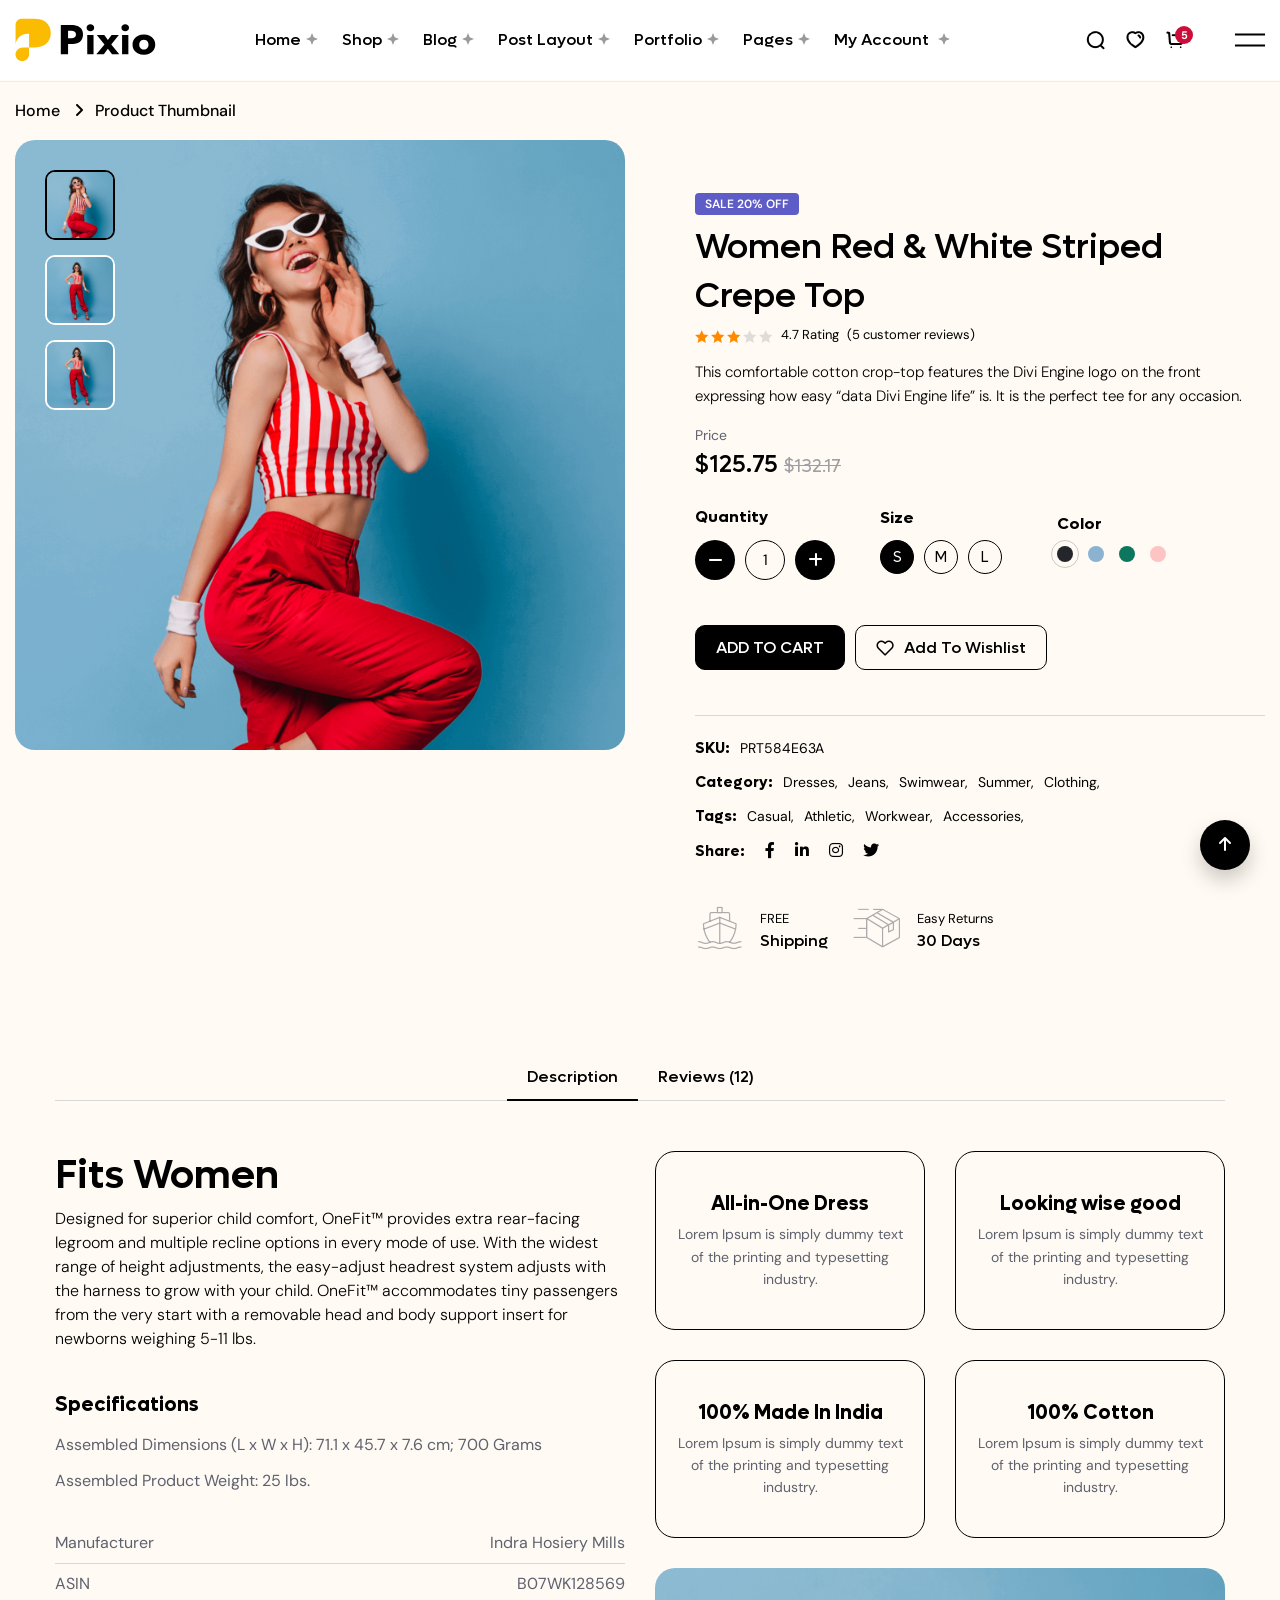
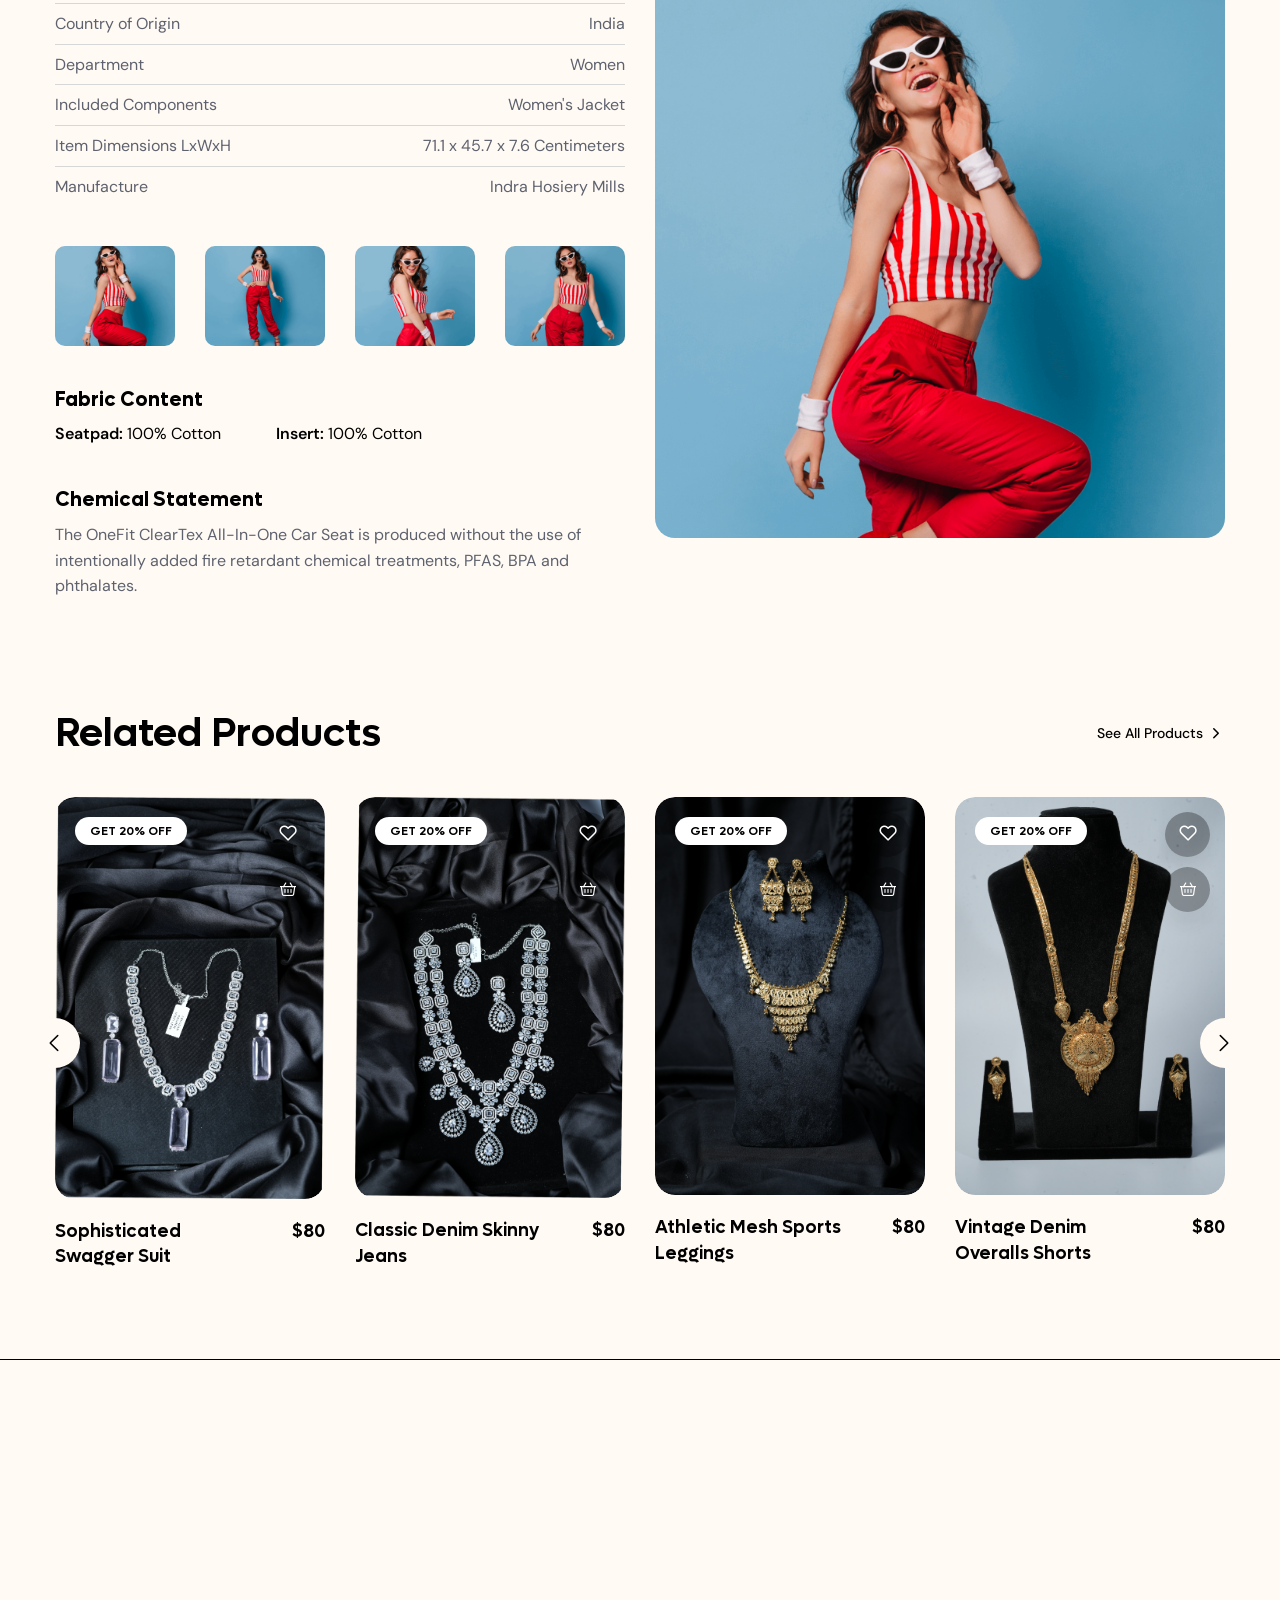
==== commit eb6d9fe8: "links are updated" ====
--- a/product-details.html
+++ b/product-details.html
@@ -125,19 +125,19 @@
 													<li><a href="product-list.html">Shop Standard</a></li>
 													<li><a href="shop-list.html">Shop List</a></li>
 													<li><a href="shop-with-category.html">Shop With Category</a></li>
-													<li><a href="shop-filters-top-bar.html">Shop Filters Top Bar</a></li>
+													<li><a href="product-list.html">Shop Filters Top Bar</a></li>
 													<li><a href="product-list.html">Shop Sidebar</a></li>
-													<li><a href="shop-style-1.html">Shop Style 1</a></li>
-													<li><a href="shop-style-2.html">Shop Style 2</a></li>
+													<li><a href="product-list.html">Shop Style 1</a></li>
+													<li><a href="product-list.html">Shop Style 2</a></li>
 												</ul>
 											</li>
 											<li><a href="javascript:void(0);" class="menu-title">Product Structure</a>
 												<ul>
-													<li><a href="product-default.html">Default</a></li>
+													<li><a href="product-list.html">Default</a></li>
 													<li><a href="product-list.html">Thumbnail</a></li>
-													<li><a href="product-grid-media.html">Grid Media</a></li>
-													<li><a href="product-carousel.html">Carousel</a></li>
-													<li><a href="product-full-width.html">Full Width</a></li>
+													<li><a href="product-list.html">Grid Media</a></li>
+													<li><a href="product-list.html">Carousel</a></li>
+													<li><a href="product-list.html">Full Width</a></li>
 												</ul>
 											</li>
 											<li><a href="javascript:void(0);" class="menu-title">Shop Pages</a>
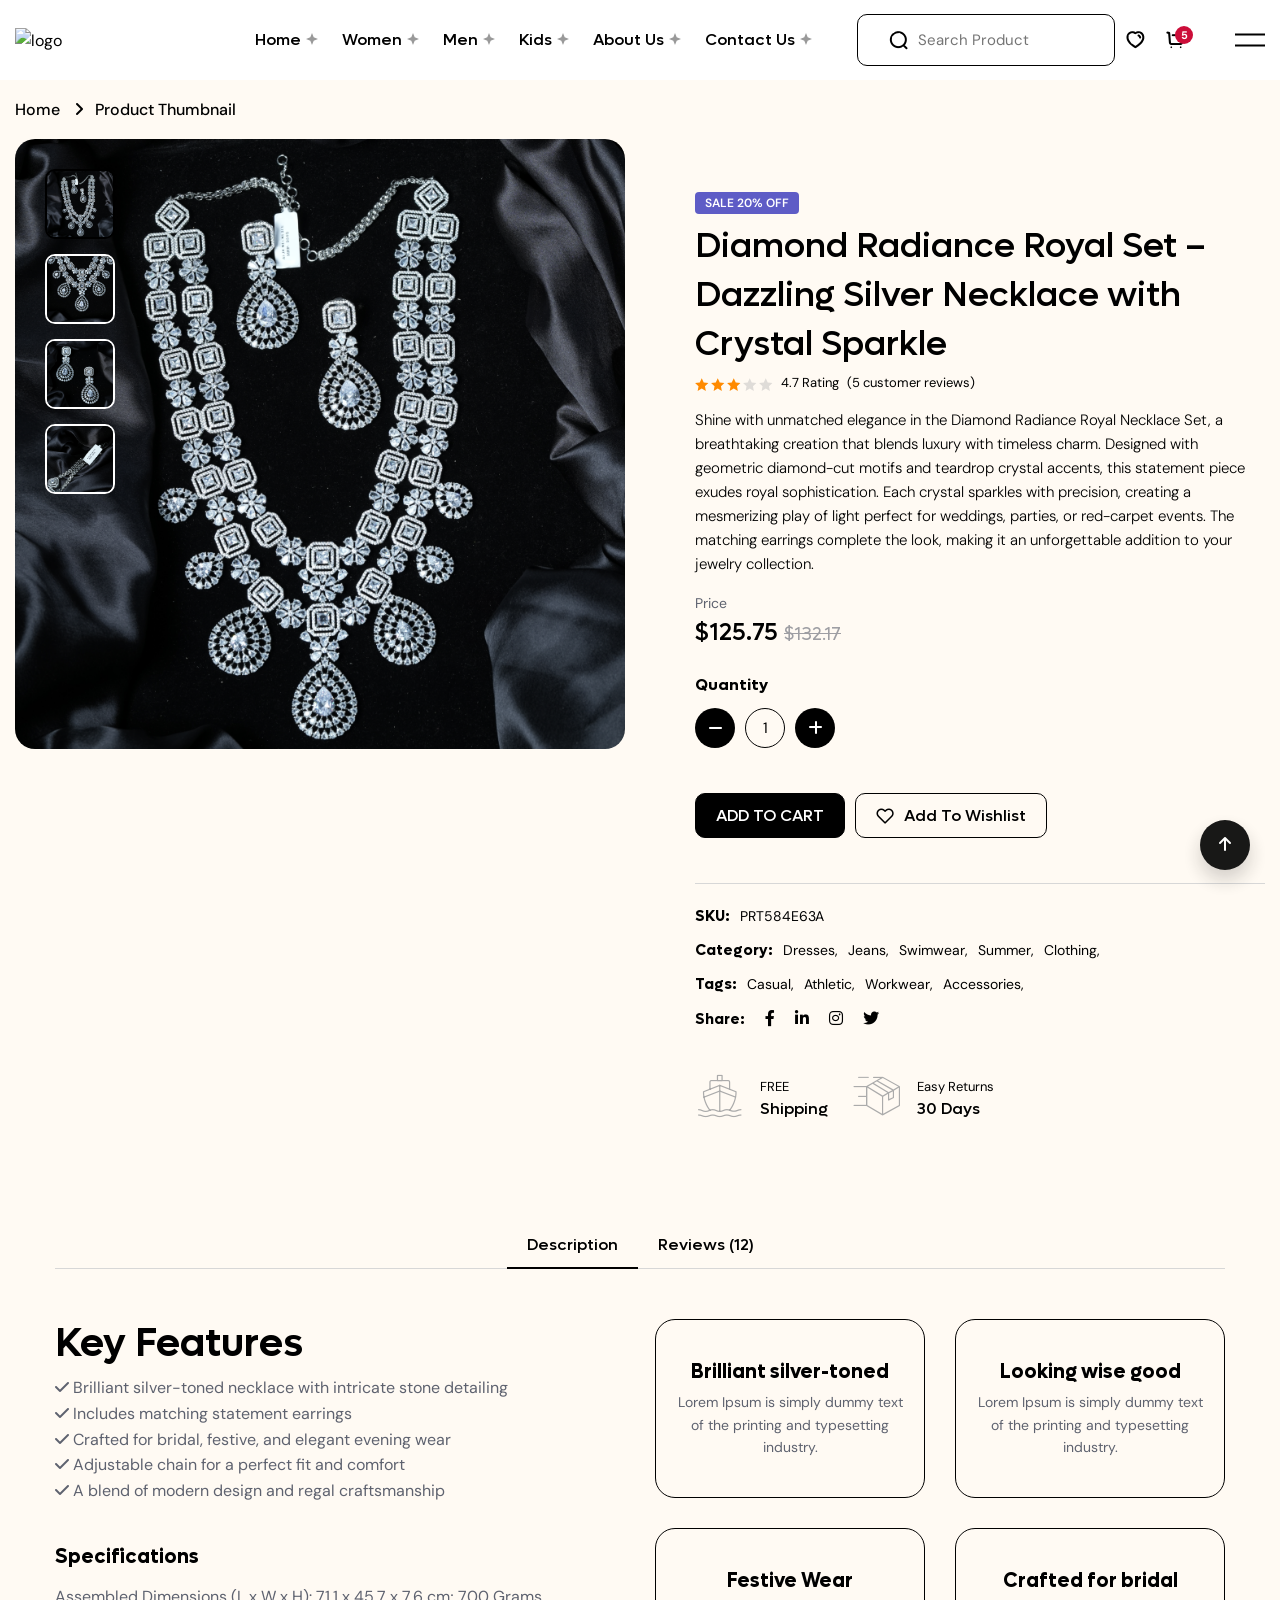
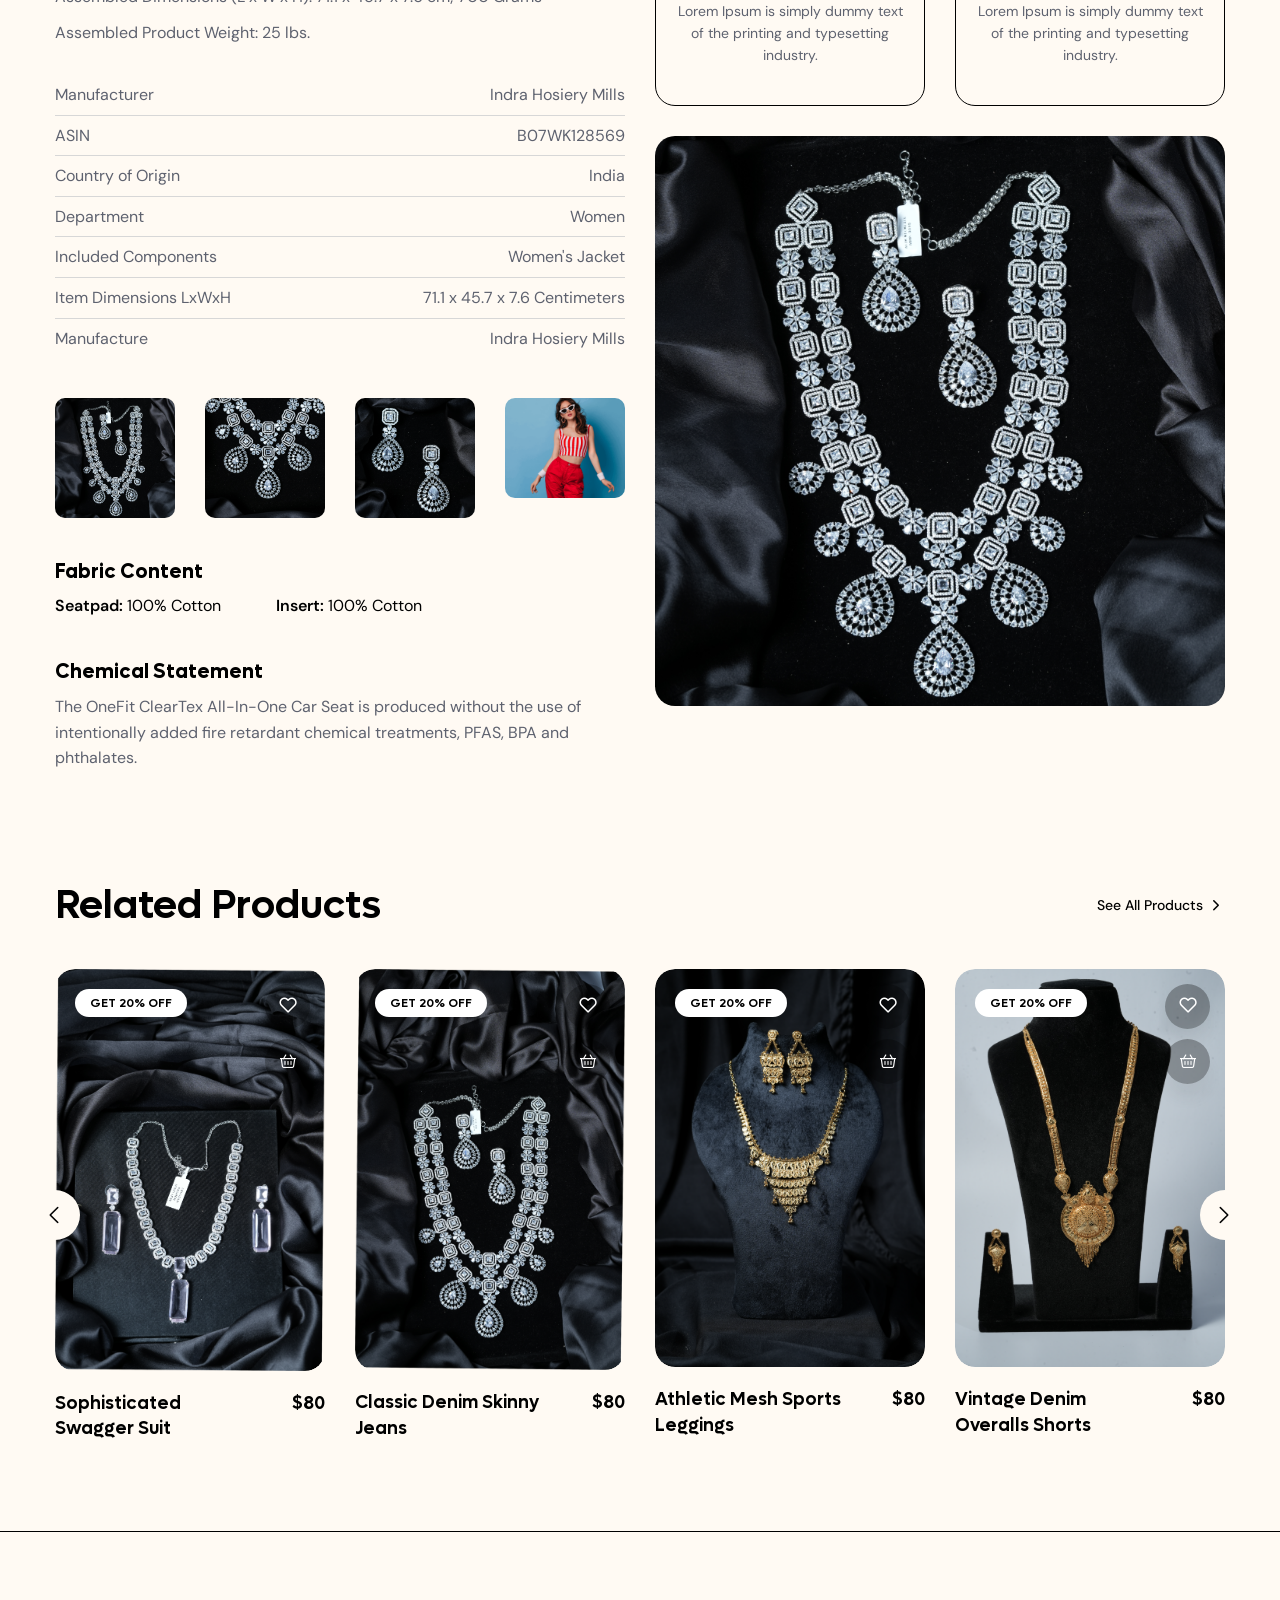
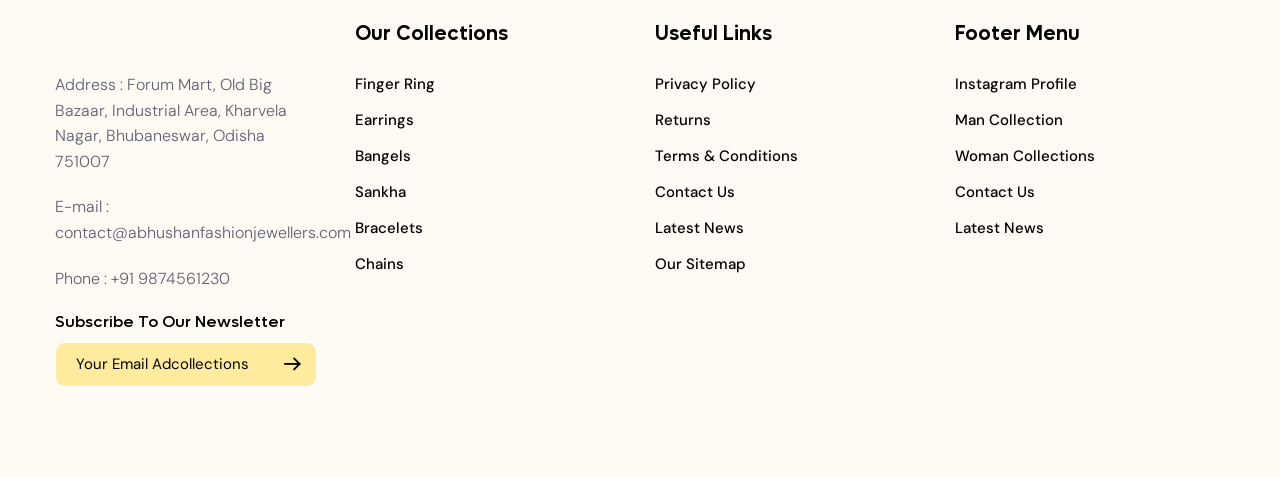
==== commit 3b34edce: "product details content updated" ====
--- a/product-details.html
+++ b/product-details.html
@@ -2,1821 +2,1130 @@
 <html lang="en">
 
 <!-- Mirrored from pixio-html.vercel.app/product-list.html by HTTrack Website Copier/3.x [XR&CO'2014], Sun, 09 Nov 2025 13:06:50 GMT -->
-<!-- Added by HTTrack --><meta http-equiv="content-type" content="text/html;charset=utf-8" /><!-- /Added by HTTrack -->
+<!-- Added by HTTrack -->
+<meta http-equiv="content-type" content="text/html;charset=utf-8" /><!-- /Added by HTTrack -->
+
 <head>
 
 	<!-- Title -->
 	<title>AbhushanFashionJewellers</title>
-	
+
 	<!-- Meta -->
 	<meta charset="utf-8">
 	<meta http-equiv="X-UA-Compatible" content="IE=edge">
 	<meta name="author" content="DexignZone">
 	<meta name="robots" content="index, follow">
 	<meta name="format-detection" content="telephone=no">
-	
-	<meta name="keywords" content="template, ui kit, clothing, delivery, ecommerce, fashion, order, shopping, store, fashion design, fashion store, responsive design, fashion showcase, modern design, fashion technology, e-shop, ecommerce web, eCommerce Website, minimal shop, online shop, online shopping, pixio, user experience, Design Elements, Trendy, Stylish, User-Friendly, Navigation, Product Display, Branding, Development, Visual Design, UI/UX, Website, Web Design">
-	<meta name="description" content="Elevate your online retail presence with Pixio Shop & eCommerce HTML Template. Crafted with precision, this responsive and feature-rich template provides a seamless and visually stunning shopping experience. Explore a world of possibilities with modern design elements, intuitive navigation, and customizable features. Transform your website into a dynamic online storefront with Pixio, where style meets functionality for a captivating and user-friendly eCommerce journey.">
-	
+
+	<meta name="keywords"
+		content="template, ui kit, clothing, delivery, ecommerce, fashion, order, shopping, store, fashion design, fashion store, responsive design, fashion showcase, modern design, fashion technology, e-shop, ecommerce web, eCommerce Website, minimal shop, online shop, online shopping, pixio, user experience, Design Elements, Trendy, Stylish, User-Friendly, Navigation, Product Display, Branding, Development, Visual Design, UI/UX, Website, Web Design">
+	<meta name="description"
+		content="Elevate your online retail presence with Pixio Shop & eCommerce HTML Template. Crafted with precision, this responsive and feature-rich template provides a seamless and visually stunning shopping experience. Explore a world of possibilities with modern design elements, intuitive navigation, and customizable features. Transform your website into a dynamic online storefront with Pixio, where style meets functionality for a captivating and user-friendly eCommerce journey.">
+
 	<meta property="og:title" content="Pixio: Shop & eCommerce Bootstrap HTML Template | DexignZone">
-	<meta property="og:description" content="Elevate your online retail presence with Pixio Shop & eCommerce HTML Template. Crafted with precision, this responsive and feature-rich template provides a seamless and visually stunning shopping experience. Explore a world of possibilities with modern design elements, intuitive navigation, and customizable features. Transform your website into a dynamic online storefront with Pixio, where style meets functionality for a captivating and user-friendly eCommerce journey.">
+	<meta property="og:description"
+		content="Elevate your online retail presence with Pixio Shop & eCommerce HTML Template. Crafted with precision, this responsive and feature-rich template provides a seamless and visually stunning shopping experience. Explore a world of possibilities with modern design elements, intuitive navigation, and customizable features. Transform your website into a dynamic online storefront with Pixio, where style meets functionality for a captivating and user-friendly eCommerce journey.">
 	<meta property="og:image" content="../pixio.dexignzone.com/xhtml/social-image.html">
-	
+
 	<!-- TWITTER META -->
 	<meta name="twitter:title" content="Pixio: Shop & eCommerce Bootstrap HTML Template | DexignZone">
-	<meta name="twitter:description" content="Elevate your online retail presence with Pixio Shop & eCommerce HTML Template. Crafted with precision, this responsive and feature-rich template provides a seamless and visually stunning shopping experience. Explore a world of possibilities with modern design elements, intuitive navigation, and customizable features. Transform your website into a dynamic online storefront with Pixio, where style meets functionality for a captivating and user-friendly eCommerce journey.">
+	<meta name="twitter:description"
+		content="Elevate your online retail presence with Pixio Shop & eCommerce HTML Template. Crafted with precision, this responsive and feature-rich template provides a seamless and visually stunning shopping experience. Explore a world of possibilities with modern design elements, intuitive navigation, and customizable features. Transform your website into a dynamic online storefront with Pixio, where style meets functionality for a captivating and user-friendly eCommerce journey.">
 	<meta name="twitter:image" content="../pixio.dexignzone.com/xhtml/social-image.html">
 	<meta name="twitter:card" content="summary_large_image">
-	
+
 	<!-- CANONICAL URL -->
 	<link rel="canonical" href="https://pixio.dexignzone.com/xhtml/product-list.html">
-	
+
 	<!-- FAVICONS ICON -->
 	<link rel="icon" type="image/x-icon" href="images/favicon.png">
-	
+
 	<!-- MOBILE SPECIFIC -->
 	<meta name="viewport" content="width=device-width, initial-scale=1">
-	
+
 	<!-- STYLESHEETS -->
-	
+
 	<link rel="stylesheet" type="text/css" href="vendor/bootstrap-select/dist/css/bootstrap-select.min.css">
 	<link rel="stylesheet" type="text/css" href="vendor/swiper/swiper-bundle.min.css">
 	<link rel="stylesheet" type="text/css" href="vendor/nouislider/nouislider.min.css">
 	<link rel="stylesheet" type="text/css" href="vendor/animate/animate.css">
 	<link rel="stylesheet" type="text/css" href="vendor/lightgallery/dist/css/lightgallery.css">
-    <link rel="stylesheet" type="text/css" href="vendor/lightgallery/dist/css/lg-thumbnail.css">
-    <link rel="stylesheet" type="text/css" href="vendor/lightgallery/dist/css/lg-zoom.css">
+	<link rel="stylesheet" type="text/css" href="vendor/lightgallery/dist/css/lg-thumbnail.css">
+	<link rel="stylesheet" type="text/css" href="vendor/lightgallery/dist/css/lg-zoom.css">
 	<link rel="stylesheet" type="text/css" href="css/style.css">
-	
+
 	<!-- GOOGLE FONTS-->
 	<link rel="preconnect" href="https://fonts.googleapis.com/">
 	<link rel="preconnect" href="https://fonts.gstatic.com/" crossorigin>
-	<link href="https://fonts.googleapis.com/css2?family=DM+Sans:wght@400;500;700&amp;family=Roboto:wght@100;300;400;500;700;900&amp;display=swap" rel="stylesheet">
+	<link
+		href="https://fonts.googleapis.com/css2?family=DM+Sans:wght@400;500;700&amp;family=Roboto:wght@100;300;400;500;700;900&amp;display=swap"
+		rel="stylesheet">
 
 </head>
 
 <body>
-<div class="page-wraper">
-	
-	<div id="loading-area" class="preloader-wrapper-4">
+	<div class="page-wraper">
+
+		<!-- <div id="loading-area" class="preloader-wrapper-4">
 		<img src="images/loading.gif" alt="">
-	</div>
-	
-	<!-- Header Star -->
-	<header class="site-header mo-left header border-bottom">		
-		<!-- Main Header -->
-		<div class="sticky-header main-bar-wraper navbar-expand-lg">
-			<div class="main-bar clearfix">
-				<div class="container-fluid clearfix d-lg-flex d-block">
-					<!-- Website Logo -->
-					<div class="logo-header logo-dark me-md-5">
-						<a href="index.html"><img src="images/logo.svg" alt="logo"></a>
-					</div>
-					
-					<!-- Nav Toggle Button -->
-				
-					<button class="navbar-toggler collapsed navicon justify-content-end" type="button"
-					data-bs-toggle="collapse" data-bs-target="#navbarNavDropdown" aria-controls="navbarNavDropdown"
-					aria-expanded="false" aria-label="Toggle navigation">
-					<span></span>
-					<span></span>
-					<span></span>
-				</button>
-					
-				<!-- Main Nav -->
-				<div class="header-nav w3menu navbar-collapse collapse justify-content-start" id="navbarNavDropdown">
-					<div class="logo-header logo-dark">
-						<a href="index.html"><img src="images/logo.svg" alt=""></a>
-					</div>
-					<ul class=" nav navbar-nav">
-						<li class="has-mega-menu sub-menu-down auto-width menu-left">
-							<a href="javascript:void(0);"><span>Home</span><i class="fas fa-chevron-down tabindex" ></i></a>
-							<div class="mega-menu ">
-								<ul class="demo-menu mb-0">
-									<li>
-										<a href="index.html">
-											<img src="images/demo/demo-1.png" alt="/">
-											<span class="menu-title">01 Home Page</span>
+	</div> -->
+
+		<!-- Header Star -->
+		<header class="site-header mo-left header">
+			<!-- Main Header -->
+			<div class="sticky-header main-bar-wraper navbar-expand-lg">
+				<div class="main-bar clearfix">
+					<div class="container-fluid clearfix d-lg-flex d-block">
+						<!-- Website Logo -->
+						<div class="logo-header logo-dark me-md-5">
+							<a href="index.html"><img src="https://jewellershop.milprosys.in/default/logo.png"
+									alt="logo"></a>
+						</div>
+
+						<!-- Nav Toggle Button -->
+
+						<button class="navbar-toggler collapsed navicon justify-content-end" type="button"
+							data-bs-toggle="collapse" data-bs-target="#navbarNavDropdown"
+							aria-controls="navbarNavDropdown" aria-expanded="false" aria-label="Toggle navigation">
+							<span></span>
+							<span></span>
+							<span></span>
+						</button>
+
+						<!-- Main Nav -->
+						<div class="header-nav w3menu navbar-collapse collapse justify-content-start"
+							id="navbarNavDropdown">
+							<div class="logo-header logo-dark">
+								<a href="index.html"><img src="images/logo.svg" alt=""></a>
+							</div>
+							<ul class="nav navbar-nav">
+								<li class="has-mega-menu sub-menu-down auto-width menu-left">
+									<a href="javascript:void(0);"><span>Home</span><i
+											class="fas fa-chevron-down tabindex"></i></a>
+									<!-- <div class="mega-menu ">
+										<ul class="demo-menu mb-0">
+											<li>
+												<a href="index.html">
+													<img src="images/demo/demo-1.png" alt="/">
+													<span class="menu-title">01 Home Page</span>
+												</a>
+											</li>
+											<li>
+												<a href="index-2.html">
+													<img src="images/demo/demo-2.png" alt="/">
+													<span class="menu-title">02 Home Page</span>
+												</a>
+											</li>
+											<li>
+												<a href="index-3.html">
+													<img src="images/demo/demo-3.png" alt="/">
+													<span class="menu-title">03 Home Page</span>
+												</a>
+											</li>
+										</ul>
+									</div> -->
+								</li>
+								<li class="has-mega-menu sub-menu-down">
+									<a href="javascript:void(0);"><span>Women</span><i
+											class="fas fa-chevron-down tabindex"></i></a>
+									<div class="mega-menu shop-menu">
+										<ul>
+											<li class="side-left">
+												<ul>
+													<li><a href="javascript:void(0);" class="menu-title">Woman
+															Collections</a>
+														<ul>
+															<li><a href="product-list.html">FINGER RING
+																</a></li>
+															<li><a href="product-list.html">EARRINGS
+																</a></li>
+															<li><a href="product-list.html">BANGELS
+																</a>
+															</li>
+															<li><a href="product-list.html">SANKHA
+																</a></li>
+															<li><a href="product-list.html">BRACELETS
+																</a></li>
+															<li><a href="product-list.html">CHAINS
+																</a></li>
+															<li><a href="product-list.html">TIE CHAINS
+																</a></li>
+															<li><a href="product-list.html">KAN CHAINS
+
+																</a></li>
+															<li><a href="product-list.html">MANGALSUTRA
+
+																</a></li>
+															<li><a href="product-list.html">MANG TIKA
+
+																</a></li>
+															<li><a href="product-list.html">NOTHA
+
+																</a></li>
+														</ul>
+													</li>
+													<li class="month-deal">
+														<div class="clearfix me-3">
+															<h3>Deal of the month</h3>
+															<p class="mb-0">Lorem ipsum dolor, sit amet consectetur
+																adipisicing elit. Ipsam nemo sapiente modi
+																necessitatibus adipisci quas consequatur earum optio
+																vero. <a href="product-list.html" class="dz-link-2">View
+																	All
+																	Products</a></p>
+														</div>
+														<div class="sale-countdown">
+															<div class="countdown text-center">
+																<div class="date">
+																	<span class="time days text-primary"></span>
+																	<span class="work-time">Days</span>
+																</div>
+																<div class="date">
+																	<span class="time hours text-primary"></span>
+																	<span class="work-time">Hours</span>
+																</div>
+																<div class="date">
+																	<span class="time mins text-primary"></span>
+																	<span class="work-time">Minutess</span>
+																</div>
+																<div class="date">
+																	<span class="time secs text-primary"></span>
+																	<span class="work-time">Second</span>
+																</div>
+															</div>
+														</div>
+													</li>
+												</ul>
+											</li>
+											<li class="side-right">
+												<div class="adv-media">
+													<img src="images/about/pic1.jpg" alt="/">
+												</div>
+											</li>
+										</ul>
+									</div>
+								</li>
+								<li class="has-mega-menu sub-menu-down">
+									<a href="javascript:void(0);"><span>Men</span><i
+											class="fas fa-chevron-down tabindex"></i></a>
+									<div class="mega-menu shop-menu">
+										<ul>
+											<li class="side-left">
+												<ul>
+													<li><a href="javascript:void(0);" class="menu-title">Man
+															Collections</a>
+														<ul>
+															<li><a href="product-list.html">FINGER RING
+																</a></li>
+															<li><a href="product-list.html">EAR BALI
+																</a></li>
+															<li><a href="product-list.html">CHAINS
+																</a></li>
+															<li><a href="product-list.html">BRACELETS
+																</a></li>
+															<li><a href="product-list.html">KADA
+																</a></li>
+														</ul>
+													</li>
+													<li class="month-deal">
+														<div class="clearfix me-3">
+															<h3>Deal of the month</h3>
+															<p class="mb-0">Lorem ipsum dolor, sit amet consectetur
+																adipisicing elit. Ipsam nemo sapiente modi
+																necessitatibus adipisci quas consequatur earum optio
+																vero. <a href="product-list.html" class="dz-link-2">View
+																	All
+																	Products</a></p>
+														</div>
+														<div class="sale-countdown">
+															<div class="countdown text-center">
+																<div class="date">
+																	<span class="time days text-primary"></span>
+																	<span class="work-time">Days</span>
+																</div>
+																<div class="date">
+																	<span class="time hours text-primary"></span>
+																	<span class="work-time">Hours</span>
+																</div>
+																<div class="date">
+																	<span class="time mins text-primary"></span>
+																	<span class="work-time">Minutess</span>
+																</div>
+																<div class="date">
+																	<span class="time secs text-primary"></span>
+																	<span class="work-time">Second</span>
+																</div>
+															</div>
+														</div>
+													</li>
+												</ul>
+											</li>
+											<li class="side-right">
+												<div class="adv-media">
+													<img src="https://encrypted-tbn0.gstatic.com/images?q=tbn:ANd9GcRK4l6KvQkuI_pCDGSP8fYOQYTn_-lVscjxSA&s"
+														alt="/">
+												</div>
+											</li>
+										</ul>
+									</div>
+								</li>
+								<li class="has-mega-menu sub-menu-down">
+									<a href="javascript:void(0);"><span>Kids</span><i
+											class="fas fa-chevron-down tabindex"></i></a>
+									<div class="mega-menu shop-menu">
+										<ul>
+											<li class="side-left">
+												<ul>
+													<li><a href="javascript:void(0);" class="menu-title">Kids
+															Collections</a>
+														<ul>
+															<li><a href="product-list.html">FINGER RING
+																</a></li>
+															<li><a href="product-list.html">EAR BALI
+																</a></li>
+															<li><a href="product-list.html">CHAINS
+																</a></li>
+															<li><a href="product-list.html">BRACELETS
+																</a></li>
+															<li><a href="product-list.html">KADA
+																</a></li>
+														</ul>
+													</li>
+													<li class="month-deal">
+														<div class="clearfix me-3">
+															<h3>Deal of the month</h3>
+															<p class="mb-0">Lorem ipsum dolor, sit amet consectetur
+																adipisicing elit. Ipsam nemo sapiente modi
+																necessitatibus adipisci quas consequatur earum optio
+																vero. <a href="product-list.html" class="dz-link-2">View
+																	All
+																	Products</a></p>
+														</div>
+														<div class="sale-countdown">
+															<div class="countdown text-center">
+																<div class="date">
+																	<span class="time days text-primary"></span>
+																	<span class="work-time">Days</span>
+																</div>
+																<div class="date">
+																	<span class="time hours text-primary"></span>
+																	<span class="work-time">Hours</span>
+																</div>
+																<div class="date">
+																	<span class="time mins text-primary"></span>
+																	<span class="work-time">Minutess</span>
+																</div>
+																<div class="date">
+																	<span class="time secs text-primary"></span>
+																	<span class="work-time">Second</span>
+																</div>
+															</div>
+														</div>
+													</li>
+												</ul>
+											</li>
+											<li class="side-right">
+												<div class="adv-media">
+													<img src="[data-uri]"
+														alt="/">
+												</div>
+											</li>
+										</ul>
+									</div>
+								</li>
+								<li class="has-mega-menu sub-menu-down wide-width">
+									<a href="javascript:void(0);"><span>About Us</span><i
+											class="fas fa-chevron-down tabindex"></i></a>
+
+								</li>
+								<!-- <li class="has-mega-menu sub-menu-down auto-width">
+									<a href="javascript:void(0);"><span>Post Layout</span><i
+											class="fas fa-chevron-down tabindex"></i></a>
+									<div class="mega-menu">
+										<ul>
+											<li>
+												<a href="javascript:void(0);" class="menu-title">Post Types</a>
+												<ul>
+													<li><a href="post-text.html">Text Post <div
+																class="badge badge-sm rounded badge-animated">New</div>
+														</a></li>
+													<li><a href="post-image.html">Image Post <div
+																class="badge badge-sm rounded badge-animated">New</div>
+														</a></li>
+													<li><a href="post-video.html">Video Post</a></li>
+													<li><a href="post-link.html">Link Post</a></li>
+													<li><a href="post-audio.html">Audio Post</a></li>
+													<li><a href="post-quote.html">Post Quote</a></li>
+													<li><a href="post-tutorial.html">Tutorial Post <div
+																class="badge badge-sm rounded badge-animated">New</div>
+														</a></li>
+													<li><a href="post-cateloge.html">Cateloge Post <div
+																class="badge badge-sm rounded badge-animated">New</div>
+														</a></li>
+												</ul>
+											</li>
+											<li>
+												<a href="javascript:void(0);" class="menu-title">Multiple Media</a>
+												<ul>
+													<li><a href="post-banner.html">Banner</a></li>
+													<li><a href="post-slide-show.html">Slider</a></li>
+													<li><a href="post-gallery.html">Gallery</a></li>
+													<li><a href="post-status.html">Status Slider <div
+																class="badge badge-sm rounded badge-animated">New</div>
+														</a></li>
+												</ul>
+												<a href="javascript:void(0);" class="menu-title">Post Layout Type</a>
+												<ul>
+													<li><a href="post-standard.html">Standard Post</a></li>
+													<li><a href="post-corner.html">Corner Post</a></li>
+													<li><a href="post-side.html">Side Post <div
+																class="badge badge-sm rounded badge-animated">New</div>
+														</a></li>
+												</ul>
+											</li>
+											<li>
+												<a href="javascript:void(0);" class="menu-title">Side Bar</a>
+												<ul>
+													<li><a href="post-left-sidebar.html">Left Sidebar</a></li>
+													<li><a href="post-right-sidebar.html">Right Sidebar</a></li>
+													<li><a href="post-both-sidebar.html">Both Sidebar</a></li>
+													<li><a href="post-no-sidebar.html">No Sidebar</a></li>
+												</ul>
+											</li>
+										</ul>
+									</div>
+								</li>
+								<li class="has-mega-menu sub-menu-down">
+									<a href="javascript:void(0);"><span>Portfolio</span><i
+											class="fas fa-chevron-down tabindex"></i></a>
+									<div class="mega-menu portfolio-menu">
+										<ul>
+											<li class="side-left">
+												<ul class="portfolio-nav-link">
+													<li>
+														<a href="portfolio-tiles.html">
+															<img src="images/portfolio/icons/portfolio-tiles.svg"
+																alt="/">
+															<span>Portfolio Tiles</span>
+														</a>
+													</li>
+													<li>
+														<a href="collage-style-1.html">
+															<img src="images/portfolio/icons/collage-style-1.svg"
+																alt="/">
+															<span>Collage Style 1</span>
+														</a>
+													</li>
+													<li>
+														<a href="collage-style-2.html">
+															<img src="images/portfolio/icons/collage-style-2.svg"
+																alt="/">
+															<span>Collage Style 2</span>
+														</a>
+													</li>
+													<li>
+														<a href="masonry-grid.html">
+															<img src="images/portfolio/icons/masonry-grid.svg" alt="/">
+															<span>Masonry Grid</span>
+														</a>
+													</li>
+													<li>
+														<a href="cobble-style-1.html">
+															<img src="images/portfolio/icons/cobble-style-1.svg"
+																alt="/">
+															<span>Cobble Style 1</span>
+														</a>
+													</li>
+													<li>
+														<a href="cobble-style-2.html">
+															<img src="images/portfolio/icons/cobble-style-2.svg"
+																alt="/">
+															<span>Cobble Style 2</span>
+														</a>
+													</li>
+													<li>
+														<a href="portfolio-thumbs-slider.html">
+															<img src="images/portfolio/icons/portfolio-thumbs-slider.svg"
+																alt="/">
+															<span>Portfolio Thumbs Slider</span>
+														</a>
+													</li>
+													<li>
+														<a href="portfolio-film-strip.html">
+															<img src="images/portfolio/icons/portfolio-film-strip.svg"
+																alt="/">
+															<span>Portfolio Film Strip</span>
+														</a>
+													</li>
+													<li>
+														<a href="carousel-showcase.html">
+															<img src="images/portfolio/icons/carousel-showcase.svg"
+																alt="/">
+															<span>Carousel Showcase</span>
+														</a>
+													</li>
+													<li>
+														<a href="portfolio-split-slider.html">
+															<img src="images/portfolio/icons/portfolio-split-slider.svg"
+																alt="/">
+															<span>Portfolio Split Slider</span>
+														</a>
+													</li>
+												</ul>
+											</li>
+											<li class="side-right line-left">
+												<a href="javascript:void(0);" class="menu-title">Portfolio Details</a>
+												<ul>
+													<li><a href="portfolio-details-1.html">Portfolio Details 1</a></li>
+													<li><a href="portfolio-details-2.html">Portfolio Details 2</a></li>
+													<li><a href="portfolio-details-3.html">Portfolio Details 3</a></li>
+													<li><a href="portfolio-details-4.html">Portfolio Details 4</a></li>
+													<li><a href="portfolio-details-5.html">Portfolio Details 5</a></li>
+												</ul>
+											</li>
+										</ul>
+									</div>
+								</li> -->
+								<li class="has-mega-menu sub-menu-down wide-width">
+									<a href="javascript:void(0);"><span>Contact Us</span><i
+											class="fas fa-chevron-down tabindex"></i></a>
+									<!-- <div class="mega-menu">
+										<ul>
+											<li>
+												<a href="javascript:void(0);" class="menu-title">Pages</a>
+												<ul>
+													<li><a href="about-us.html">About Us</a></li>
+													<li><a href="about-me.html">About Me</a></li>
+													<li><a href="pricing-table.html">Pricing Table</a></li>
+													<li><a href="our-gift-vouchers.html">Our Gift Vouchers</a></li>
+													<li><a href="what-we-do.html">What We Do</a></li>
+													<li><a href="faqs-1.html">Faqs 1</a></li>
+													<li><a href="faqs-2.html">Faqs 2</a></li>
+													<li><a href="our-team.html">Our Team</a></li>
+												</ul>
+											</li>
+											<li>
+												<a href="javascript:void(0);" class="menu-title">Contact Us</a>
+												<ul>
+													<li><a href="contact-us-1.html">Contact Us 1</a></li>
+													<li><a href="contact-us-2.html">Contact Us 2</a></li>
+													<li><a href="contact-us-3.html">Contact Us 3</a></li>
+												</ul>
+												<a href="javascript:void(0);" class="menu-title">Web Pages</a>
+												<ul>
+													<li><a href="error-1.html">Error 404 1</a></li>
+													<li><a href="error-2.html">Error 404 2</a></li>
+													<li><a href="coming-soon.html">Coming Soon</a></li>
+													<li><a href="under-construction.html">Under Construction</a></li>
+												</ul>
+											</li>
+											<li>
+												<a href="javascript:void(0);" class="menu-title">Banner Style</a>
+												<ul>
+													<li><a href="banner-with-bg-color.html">Banner with BG Color</a>
+													</li>
+													<li><a href="banner-with-image.html">Banner with Image</a></li>
+													<li><a href="banner-with-video.html">Banner with Video</a></li>
+													<li><a href="banner-with-kanbern.html">Banner with Kanbern</a></li>
+													<li><a href="banner-small.html">Banner Small</a></li>
+													<li><a href="banner-medium.html">Banner Medium</a></li>
+													<li><a href="banner-large.html">Banner Large</a></li>
+												</ul>
+											</li>
+											<li>
+												<a href="javascript:void(0);" class="menu-title">Header Style</a>
+												<ul>
+													<li><a href="header-style-1.html">Header Style 1</a></li>
+													<li><a href="header-style-2.html">Header Style 2</a></li>
+													<li><a href="header-style-3.html">Header Style 3</a></li>
+													<li><a href="header-style-4.html">Header Style 4</a></li>
+													<li><a href="header-style-5.html">Header Style 5</a></li>
+													<li><a href="header-style-6.html">Header Style 6</a></li>
+													<li><a href="header-style-7.html">Header Style 7</a></li>
+													<li class="w3menulink"><a href="w3menu.html">Menu Styles</a></li>
+												</ul>
+											</li>
+											<li>
+												<a href="javascript:void(0);" class="menu-title">Footer Style</a>
+												<ul>
+													<li><a href="footer-style-1.html">Footer Style 1</a></li>
+													<li><a href="footer-style-2.html">Footer Style 2</a></li>
+													<li><a href="footer-style-3.html">Footer Style 3</a></li>
+													<li><a href="footer-style-4.html">Footer Style 4</a></li>
+													<li><a href="footer-style-5.html">Footer Style 5</a></li>
+													<li><a href="footer-style-6.html">Footer Style 6</a></li>
+													<li><a href="footer-style-7.html">Footer Style 7</a></li>
+												</ul>
+											</li>
+											<li>
+												<a href="javascript:void(0);" class="menu-title">Dashboard</a>
+												<ul>
+													<li><a href="account-dashboard.html">Dashboard</a></li>
+													<li><a href="account-orders.html">Orders</a></li>
+													<li><a href="account-order-details.html">Orders Details</a></li>
+													<li><a href="account-order-confirmation.html">Orders
+															Confirmation</a></li>
+													<li><a href="account-downloads.html">Downloads</a></li>
+													<li><a href="account-return-request.html">Return Request</a></li>
+													<li><a href="account-return-request-detail.html">Return Request
+															Detail</a></li>
+													<li><a href="account-refund-requests-confirmed.html">Return Request
+															Confirmed</a></li>
+												</ul>
+											</li>
+										</ul>
+									</div> -->
+								</li>
+								<!-- <li class="sub-menu-down">
+									<a href="javascript:void(0);"><span>My Account</span> <i
+											class="fas fa-chevron-down tabindex"></i></a>
+									<ul class="sub-menu">
+										<li><a href="account-dashboard.html">Dashboard</a></li>
+										<li><a href="account-orders.html">Orders</a></li>
+										<li><a href="account-order-details.html">Orders Details</a></li>
+										<li><a href="account-order-confirmation.html">Orders Confirmation</a></li>
+										<li><a href="account-downloads.html">Downloads</a></li>
+										<li><a href="account-return-request.html">Return Request</a></li>
+										<li><a href="account-return-request-detail.html">Return Request Detail</a></li>
+										<li><a href="account-refund-requests-confirmed.html">Return Request
+												Confirmed</a></li>
+										<li><a href="account-profile.html">Profile</a></li>
+										<li><a href="account-adcollections.html">Adcollections</a></li>
+										<li><a href="account-shipping-methods.html">Shipping methods</a></li>
+										<li><a href="account-payment-methods.html">Payment Methods</a></li>
+										<li><a href="account-review.html">Review</a></li>
+										<li><a href="account-billing-adcollections.html">Billing adcollections</a></li>
+										<li><a href="account-shipping-adcollections.html">Shipping adcollections</a>
+										</li>
+										<li><a href="account-cancellation-requests.html">Cancellation Requests</a></li>
+									</ul>
+								</li> -->
+							</ul>
+							<div class="dz-social-icon">
+								<ul>
+									<li><a class="fab fa-facebook-f" target="_blank"
+											href="https://www.facebook.com/dexignzone"></a></li>
+									<li><a class="fab fa-twitter" target="_blank"
+											href="https://twitter.com/dexignzones"></a></li>
+									<li><a class="fab fa-linkedin-in" target="_blank"
+											href="https://www.linkedin.com/showcase/3686700/admin/"></a></li>
+									<li><a class="fab fa-instagram" target="_blank"
+											href="https://www.instagram.com/dexignzone/"></a></li>
+								</ul>
+							</div>
+						</div>
+						<!-- EXTRA NAV -->
+						<div class="extra-nav">
+							<div class="extra-cell">
+								<ul class="header-right">
+									<!-- <li class="nav-item login-link">
+										<a class="nav-link" href="login.html">
+											Login / Register
+										</a>
+									</li> -->
+									<li class="nav-item search-link">
+										<form class="header-item-search form-control">
+											<a class="nav-link" href="javascript:void(0);">
+												<i class="iconly-Light-Search"></i>
+											</a>
+											<input type="search" class="producut-search" placeholder="Search Product">
+										</form>
+
+										<!-- <button class="btn" type="button">
+											<i class="iconly-Light-Search"></i>
+										</button> -->
+
+									</li>
+									<li class="nav-item wishlist-link">
+										<a class="nav-link" href="javascript:void(0);" data-bs-toggle="offcanvas"
+											data-bs-target="#offcanvasRight" aria-controls="offcanvasRight">
+											<i class="iconly-Light-Heart2"></i>
 										</a>
 									</li>
-									<li>
-										<a href="index-2.html">
-											<img src="images/demo/demo-2.png" alt="/">
-											<span class="menu-title">02 Home Page</span>
+									<li class="nav-item cart-link">
+										<a href="javascript:void(0);" class="nav-link cart-btn"
+											data-bs-toggle="offcanvas" data-bs-target="#offcanvasRight"
+											aria-controls="offcanvasRight">
+											<i class="iconly-Broken-Buy"></i>
+											<span class="badge badge-circle">5</span>
 										</a>
 									</li>
-									<li>
-										<a href="index-3.html">
-											<img src="images/demo/demo-3.png" alt="/">
-											<span class="menu-title">03 Home Page</span>
+									<li class="nav-item filte-link">
+										<a href="javascript:void(0);" class="nav-link filte-btn"
+											data-bs-toggle="offcanvas" data-bs-target="#offcanvasLeft"
+											aria-controls="offcanvasLeft">
+											<svg xmlns="http://www.w3.org/2000/svg" width="30" height="30"
+												viewBox="0 0 30 13" fill="none">
+												<rect y="11" width="30" height="2" fill="black" />
+												<rect width="30" height="2" fill="black" />
+											</svg>
 										</a>
 									</li>
 								</ul>
 							</div>
-						</li>
-						<li class="has-mega-menu sub-menu-down">
-							<a href="javascript:void(0);"><span>Shop</span><i class="fas fa-chevron-down tabindex" ></i></a>
-							<div class="mega-menu shop-menu">
-								<ul>
-									<li class="side-left">
-										<ul>
-											<li><a href="javascript:void(0);" class="menu-title">Shop Structure</a>
-												<ul>
-													<li><a href="product-list.html">Shop Standard</a></li>
-													<li><a href="shop-list.html">Shop List</a></li>
-													<li><a href="shop-with-category.html">Shop With Category</a></li>
-													<li><a href="product-list.html">Shop Filters Top Bar</a></li>
-													<li><a href="product-list.html">Shop Sidebar</a></li>
-													<li><a href="product-list.html">Shop Style 1</a></li>
-													<li><a href="product-list.html">Shop Style 2</a></li>
-												</ul>
-											</li>
-											<li><a href="javascript:void(0);" class="menu-title">Product Structure</a>
-												<ul>
-													<li><a href="product-list.html">Default</a></li>
-													<li><a href="product-list.html">Thumbnail</a></li>
-													<li><a href="product-list.html">Grid Media</a></li>
-													<li><a href="product-list.html">Carousel</a></li>
-													<li><a href="product-list.html">Full Width</a></li>
-												</ul>
-											</li>
-											<li><a href="javascript:void(0);" class="menu-title">Shop Pages</a>
-												<ul>						
-													<li><a href="shop-wishlist.html">Wishlist</a></li>
-													<li><a href="shop-cart.html">Cart</a></li>
-													<li><a href="shop-checkout.html">Checkout</a></li>
-													<li><a href="shop-compare.html">Compare</a></li>
-													<li><a href="shop-order-tracking.html">Order Tracking</a></li>
-													<li><a href="login.html">Login</a></li>
-													<li><a href="registration.html">Registration</a></li>
-													<li><a href="forget-password.html">Forget Password </a></li>
-												</ul>
-											</li>
-											<li class="month-deal">
-												<div class="clearfix me-3">
-													<h3>Deal of the month</h3>
-													<p class="mb-0">Yes! Send me exclusive offers, personalised, and unique gift ideas, tips for shopping on Pixio <a href="product-list.html" class="dz-link-2">View All Products</a></p>
-												</div>
-												<div class="sale-countdown">
-													<div class="countdown text-center">
-														<div class="date">
-															<span class="time days text-primary"></span>
-															<span class="work-time">Days</span>
-														</div>
-														<div class="date">
-															<span class="time hours text-primary"></span>
-															<span class="work-time">Hours</span>
-														</div>
-														<div class="date">
-															<span class="time mins text-primary"></span>
-															<span class="work-time">Minutess</span>
-														</div>
-														<div class="date">
-															<span class="time secs text-primary"></span>
-															<span class="work-time">Second</span>
-														</div>
-													</div>
-												</div>
-											</li>
-										</ul>
-									</li>
-									<li class="side-right">
-										<div class="adv-media">
-											<img src="images/adv-1.png" alt="/">
-										</div>
-									</li>
-								</ul>
-							</div>
-						</li>
-						<li class="has-mega-menu sub-menu-down auto-width">
-								<a href="javascript:void(0);"><span>Blog</span><i class="fas fa-chevron-down tabindex"></i></a>
-								<div class="mega-menu">
-									<ul>
-										<li>
-											<a href="javascript:void(0);" class="menu-title">Blog Dark Style</a>
-											<ul>
-												<li><a href="blog-dark-2-column.html">Blog 2 Column</a></li>
-												<li><a href="blog-dark-2-column-sidebar.html">Blog 2 Column Sidebar</a></li>
-												<li><a href="blog-dark-3-column.html">Blog 3 Column</a></li>
-												<li><a href="blog-dark-half-image.html">Blog Half Image</a></li>
-											</ul>
-											<a href="javascript:void(0);" class="menu-title">Blog Light Style</a>
-											<ul>
-												<li><a href="blog-light-2-column.html">Blog 2 Column</a></li>
-												<li><a href="blog-light-2-column-sidebar.html">Blog 2 Column Sidebar</a></li>
-												<li><a href="blog-light-half-image.html">Blog Half Image</a></li>
-												<li><a href="blog-exclusive.html">Blog Exclusive</a></li>
-											</ul>
-										</li>
-										<li>
-											<a href="javascript:void(0);" class="menu-title">Blog List Sidebar</a>
-											<ul>
-												<li><a href="blog-list-no-sidebar.html">No Sidebar <div class="badge badge-sm rounded badge-animated">New</div></a></li>
-												<li><a href="blog-list-left-sidebar.html">left Sidebar <div class="badge badge-sm rounded badge-animated">New</div></a></li>
-												<li><a href="blog-list-right-sidebar.html">Right Sidebar <div class="badge badge-sm rounded badge-animated">New</div></a></li>
-												<li><a href="blog-list-both-sidebar.html">Both Sidebar <div class="badge badge-sm rounded badge-animated">New</div></a></li>
-											</ul>
-											<a href="javascript:void(0);" class="menu-title">Blog Grid Sidebar</a>
-											<ul>
-												<li><a href="blog-grid-no-sidebar.html">No Sidebar <div class="badge badge-sm rounded badge-animated">New</div></a></li>
-												<li><a href="blog-grid-left-sidebar.html">left Sidebar <div class="badge badge-sm rounded badge-animated">New</div></a></li>
-												<li><a href="blog-grid-right-sidebar.html">Right Sidebar <div class="badge badge-sm rounded badge-animated">New</div></a></li>
-												<li><a href="blog-grid-both-sidebar.html">Both Sidebar <div class="badge badge-sm rounded badge-animated">New</div></a></li>
-												<li><a href="blog-grid-wide-sidebar.html">Wide Sidebar <div class="badge badge-sm rounded badge-animated">New</div></a></li>
-											</ul>
-										</li>
-										<li>
-											<a href="javascript:void(0);" class="menu-title">Blog Page</a>
-											<ul>
-												<li><a href="blog-archive.html">Blog Archive</a></li>
-												<li><a href="blog-author.html">Author</a></li>
-												<li><a href="blog-category.html">Blog Category</a></li>
-												<li><a href="blog-tag.html">Blog Tag</a></li>
-											</ul>
-										</li>
-										<li class="post-menu">
-											<a href="javascript:void(0);" class="menu-title">Recent Posts</a>
-											<div class="widget widget_post pt-2">
-												<ul>
-													<li>
-														<div class="dz-media">
-															<img src="images/shop/product/small/1.png" alt="">
-														</div>
-														<div class="dz-content">
-															<h6 class="name"><a href="post-standard.html">Cozy Knit Cardigan Sweater</a></h6>
-															<span class="time">July 23, 2024</span>
-														</div>
-													</li>
-													<li>
-														<div class="dz-media">
-															<img src="images/shop/product/small/2.png" alt="">
-														</div>
-														<div class="dz-content">
-															<h6 class="name"><a href="post-standard.html">Sophisticated Swagger Suit</a></h6>
-															<span class="time">July 23, 2024</span>
-														</div>
-													</li>
-													<li>
-														<div class="dz-media">
-															<img src="images/shop/product/small/3.png" alt="">
-														</div>
-														<div class="dz-content">
-															<h6 class="name"><a href="post-standard.html">Athletic Mesh Sports Leggings</a></h6>
-															<span class="time">July 23, 2024</span>
-														</div>
-													</li>
-													<li>
-														<div class="dz-media">
-															<img src="images/shop/product/small/4.png" alt="">
-														</div>
-														<div class="dz-content">
-															<h6 class="name"><a href="post-standard.html">Satin Wrap Party Blouse</a></h6>
-															<span class="time">July 23, 2024</span>
-														</div>
-													</li>
-												</ul>
-											</div>
-										</li>
-									</ul>
-								</div>
-							</li>
-						<li class="has-mega-menu sub-menu-down auto-width">
-							<a href="javascript:void(0);"><span>Post Layout</span><i class="fas fa-chevron-down tabindex"></i></a>
-							<div class="mega-menu">
-								<ul>
-									<li>
-										<a href="javascript:void(0);" class="menu-title">Post Types</a>
-										<ul>
-												<li><a href="post-text.html">Text Post <div class="badge badge-sm rounded badge-animated">New</div></a></li>
-											<li><a href="post-image.html">Image Post <div class="badge badge-sm rounded badge-animated">New</div></a></li>
-											<li><a href="post-video.html">Video Post</a></li>
-											<li><a href="post-link.html">Link Post</a></li>
-											<li><a href="post-audio.html">Audio Post</a></li>
-											<li><a href="post-quote.html">Post Quote</a></li>
-											<li><a href="post-tutorial.html">Tutorial Post <div class="badge badge-sm rounded badge-animated">New</div></a></li>
-											<li><a href="post-cateloge.html">Cateloge Post <div class="badge badge-sm rounded badge-animated">New</div></a></li>
-										</ul>
-									</li>
-									<li>
-										<a href="javascript:void(0);" class="menu-title">Multiple Media</a>
-										<ul>	
-											<li><a href="post-banner.html">Banner</a></li>
-											<li><a href="post-slide-show.html">Slider</a></li>
-											<li><a href="post-gallery.html">Gallery</a></li>
-											<li><a href="post-status.html">Status Slider <div class="badge badge-sm rounded badge-animated">New</div></a></li>
-										</ul>
-										<a href="javascript:void(0);" class="menu-title">Post Layout Type</a>
-										<ul>	
-											<li><a href="post-standard.html">Standard Post</a></li>
-											<li><a href="post-corner.html">Corner Post</a></li>
-											<li><a href="post-side.html">Side Post <div class="badge badge-sm rounded badge-animated">New</div></a></li>
-										</ul>
-									</li>
-									<li>
-										<a href="javascript:void(0);" class="menu-title">Side Bar</a>
-										<ul>
-											<li><a href="post-left-sidebar.html">Left Sidebar</a></li>
-											<li><a href="post-right-sidebar.html">Right Sidebar</a></li>
-											<li><a href="post-both-sidebar.html">Both Sidebar</a></li>
-											<li><a href="post-no-sidebar.html">No Sidebar</a></li>
-										</ul>
-									</li>
-								</ul>
-							</div>
-						</li>
-						<li class="has-mega-menu sub-menu-down">
-							<a href="javascript:void(0);"><span>Portfolio</span><i class="fas fa-chevron-down tabindex"></i></a>
-							<div class="mega-menu portfolio-menu">
-								<ul>
-									<li class="side-left">
-										<ul class="portfolio-nav-link">
-											<li>
-												<a href="portfolio-tiles.html">
-													<img src="images/portfolio/icons/portfolio-tiles.svg" alt="/">
-													<span>Portfolio Tiles</span>
-												</a>
-											</li>
-											<li>
-												<a href="collage-style-1.html">
-													<img src="images/portfolio/icons/collage-style-1.svg" alt="/">
-													<span>Collage Style 1</span>
-												</a>
-											</li>
-											<li>
-												<a href="collage-style-2.html">
-													<img src="images/portfolio/icons/collage-style-2.svg" alt="/">
-													<span>Collage Style 2</span>
-												</a>
-											</li>
-											<li>
-												<a href="masonry-grid.html">
-													<img src="images/portfolio/icons/masonry-grid.svg" alt="/">
-													<span>Masonry Grid</span>
-												</a>
-											</li>
-											<li>
-												<a href="cobble-style-1.html">
-													<img src="images/portfolio/icons/cobble-style-1.svg" alt="/">
-													<span>Cobble Style 1</span>
-												</a>
-											</li>
-											<li>
-												<a href="cobble-style-2.html">
-													<img src="images/portfolio/icons/cobble-style-2.svg" alt="/">
-													<span>Cobble Style 2</span>
-												</a>
-											</li>
-											<li>
-												<a href="portfolio-thumbs-slider.html">
-													<img src="images/portfolio/icons/portfolio-thumbs-slider.svg" alt="/">
-													<span>Portfolio Thumbs Slider</span>
-												</a>
-											</li>
-											<li>
-												<a href="portfolio-film-strip.html">
-													<img src="images/portfolio/icons/portfolio-film-strip.svg" alt="/">
-													<span>Portfolio Film Strip</span>
-												</a>
-											</li>
-											<li>
-												<a href="carousel-showcase.html">
-													<img src="images/portfolio/icons/carousel-showcase.svg" alt="/">
-													<span>Carousel Showcase</span>
-												</a>
-											</li>
-											<li>
-												<a href="portfolio-split-slider.html">
-													<img src="images/portfolio/icons/portfolio-split-slider.svg" alt="/">
-													<span>Portfolio Split Slider</span>
-												</a>
-											</li>
-										</ul>
-									</li>
-									<li class="side-right line-left">
-										<a href="javascript:void(0);" class="menu-title">Portfolio Details</a>
-										<ul>
-											<li><a href="portfolio-details-1.html">Portfolio Details 1</a></li>
-											<li><a href="portfolio-details-2.html">Portfolio Details 2</a></li>
-											<li><a href="portfolio-details-3.html">Portfolio Details 3</a></li>
-											<li><a href="portfolio-details-4.html">Portfolio Details 4</a></li>
-											<li><a href="portfolio-details-5.html">Portfolio Details 5</a></li>
-										</ul>
-									</li>
-								</ul>
-							</div>
-						</li>
-						<li class="has-mega-menu sub-menu-down wide-width">
-							<a href="javascript:void(0);"><span>Pages</span><i class="fas fa-chevron-down tabindex"></i></a>
-							<div class="mega-menu">
-								<ul>
-									<li>
-										<a href="javascript:void(0);" class="menu-title">Pages</a>
-										<ul>
-											<li><a href="about-us.html">About Us</a></li>
-											<li><a href="about-me.html">About Me</a></li>
-											<li><a href="pricing-table.html">Pricing Table</a></li>
-											<li><a href="our-gift-vouchers.html">Our Gift Vouchers</a></li>
-											<li><a href="what-we-do.html">What We Do</a></li>
-											<li><a href="faqs-1.html">Faqs 1</a></li>
-											<li><a href="faqs-2.html">Faqs 2</a></li>
-											<li><a href="our-team.html">Our Team</a></li>
-										</ul>
-									</li>
-									<li>
-										<a href="javascript:void(0);" class="menu-title">Contact Us</a>
-										<ul>
-											<li><a href="contact-us-1.html">Contact Us 1</a></li>
-											<li><a href="contact-us-2.html">Contact Us 2</a></li>
-											<li><a href="contact-us-3.html">Contact Us 3</a></li>
-										</ul>
-										<a href="javascript:void(0);" class="menu-title">Web Pages</a>
-										<ul>
-											<li><a href="error-1.html">Error 404 1</a></li>
-											<li><a href="error-2.html">Error 404 2</a></li>
-											<li><a href="coming-soon.html">Coming Soon</a></li>
-											<li><a href="under-construction.html">Under Construction</a></li>
-										</ul>
-									</li>
-									<li>
-										<a href="javascript:void(0);" class="menu-title">Banner Style</a>
-										<ul>						
-											<li><a href="banner-with-bg-color.html">Banner with BG Color</a></li>
-											<li><a href="banner-with-image.html">Banner with Image</a></li>
-											<li><a href="banner-with-video.html">Banner with Video</a></li>
-											<li><a href="banner-with-kanbern.html">Banner with Kanbern</a></li>
-											<li><a href="banner-small.html">Banner Small</a></li>
-											<li><a href="banner-medium.html">Banner Medium</a></li>
-											<li><a href="banner-large.html">Banner Large</a></li>
-										</ul>
-									</li>
-									<li>
-										<a href="javascript:void(0);" class="menu-title">Header Style</a>
-										<ul>
-											<li><a href="header-style-1.html">Header Style 1</a></li>
-											<li><a href="header-style-2.html">Header Style 2</a></li>
-											<li><a href="header-style-3.html">Header Style 3</a></li>
-											<li><a href="header-style-4.html">Header Style 4</a></li>
-											<li><a href="header-style-5.html">Header Style 5</a></li>
-											<li><a href="header-style-6.html">Header Style 6</a></li>
-											<li><a href="header-style-7.html">Header Style 7</a></li>
-											<li class="w3menulink"><a href="w3menu.html">Menu Styles</a></li>
-										</ul>
-									</li>
-									<li>
-										<a href="javascript:void(0);" class="menu-title">Footer Style</a>
-										<ul>
-											<li><a href="footer-style-1.html">Footer Style 1</a></li>
-											<li><a href="footer-style-2.html">Footer Style 2</a></li>
-											<li><a href="footer-style-3.html">Footer Style 3</a></li>
-											<li><a href="footer-style-4.html">Footer Style 4</a></li>
-											<li><a href="footer-style-5.html">Footer Style 5</a></li>
-											<li><a href="footer-style-6.html">Footer Style 6</a></li>
-											<li><a href="footer-style-7.html">Footer Style 7</a></li>
-										</ul>
-									</li>
-									<li>
-										<a href="javascript:void(0);" class="menu-title">Dashboard</a>
-										<ul>
-											<li><a href="account-dashboard.html">Dashboard</a></li>
-											<li><a href="account-orders.html">Orders</a></li>
-											<li><a href="account-order-details.html">Orders Details</a></li>
-											<li><a href="account-order-confirmation.html">Orders Confirmation</a></li>
-											<li><a href="account-downloads.html">Downloads</a></li>
-											<li><a href="account-return-request.html">Return Request</a></li>
-											<li><a href="account-return-request-detail.html">Return Request Detail</a></li>
-											<li><a href="account-refund-requests-confirmed.html">Return Request Confirmed</a></li>
-										</ul>
-									</li>
-								</ul>
-							</div>
-						</li>
-						<li class="sub-menu-down">
-							<a href="javascript:void(0);"><span>My Account</span> <i class="fas fa-chevron-down tabindex"></i></a>
-							<ul class="sub-menu">						
-								<li><a href="account-dashboard.html">Dashboard</a></li>
-								<li><a href="account-orders.html">Orders</a></li>
-								<li><a href="account-order-details.html">Orders Details</a></li>
-								<li><a href="account-order-confirmation.html">Orders Confirmation</a></li>
-								<li><a href="account-downloads.html">Downloads</a></li>
-								<li><a href="account-return-request.html">Return Request</a></li>
-								<li><a href="account-return-request-detail.html">Return Request Detail</a></li>
-								<li><a href="account-refund-requests-confirmed.html">Return Request Confirmed</a></li>
-								<li><a href="account-profile.html">Profile</a></li>
-								<li><a href="account-address.html">Address</a></li>
-								<li><a href="account-shipping-methods.html">Shipping methods</a></li>
-								<li><a href="account-payment-methods.html">Payment Methods</a></li>
-								<li><a href="account-review.html">Review</a></li>
-								<li><a href="account-billing-address.html">Billing address</a></li>
-								<li><a href="account-shipping-address.html">Shipping address</a></li>
-								<li><a href="account-cancellation-requests.html">Cancellation Requests</a></li>
-							</ul>
-						</li>
-					</ul>
-					<div class="dz-social-icon">
-						<ul>
-							<li><a class="fab fa-facebook-f" target="_blank" href="https://www.facebook.com/dexignzone"></a></li>
-							<li><a class="fab fa-twitter" target="_blank" href="https://twitter.com/dexignzones"></a></li>
-							<li><a class="fab fa-linkedin-in" target="_blank" href="https://www.linkedin.com/showcase/3686700/admin/"></a></li>
-							<li><a class="fab fa-instagram" target="_blank" href="https://www.instagram.com/dexignzone/"></a></li>
-						</ul>
-					</div>
-				</div>
-				
-				<!-- EXTRA NAV -->
-				<div class="extra-nav">
-					<div class="extra-cell">						
-						<ul class="header-right">
-							<li class="nav-item login-link">
-								<a class="nav-link" href="login.html">
-									Login / Register
-								</a>
-							</li>
-							<li class="nav-item search-link">
-								<a class="nav-link" href="javascript:void(0);" data-bs-toggle="offcanvas" data-bs-target="#offcanvasTop" aria-controls="offcanvasTop">
-									<i class="iconly-Light-Search"></i>
-								</a>
-							</li>
-							<li class="nav-item wishlist-link">
-								<a class="nav-link" href="javascript:void(0);" data-bs-toggle="offcanvas" data-bs-target="#offcanvasRight" aria-controls="offcanvasRight">
-									<i class="iconly-Light-Heart2"></i>
-								</a>
-							</li>
-							<li class="nav-item cart-link">
-								<a href="javascript:void(0);" class="nav-link cart-btn"  data-bs-toggle="offcanvas" data-bs-target="#offcanvasRight" aria-controls="offcanvasRight">
-									<i class="iconly-Broken-Buy"></i>
-									<span class="badge badge-circle">5</span>
-								</a>
-							</li>
-							<li class="nav-item filte-link">
-								<a href="javascript:void(0);" class="nav-link filte-btn"  data-bs-toggle="offcanvas" data-bs-target="#offcanvasLeft" aria-controls="offcanvasLeft">
-									<svg xmlns="http://www.w3.org/2000/svg" width="30" height="30" viewBox="0 0 30 13" fill="none">
-										<rect y="11" width="30" height="2" fill="black"/>
-										<rect width="30" height="2" fill="black"/>
-									</svg>
-								</a>
-							</li>
-						</ul>
-					</div>
-				</div>
-				</div>
-			</div>
-		</div>
-		<!-- Main Header End -->
-		
-		
-		<!-- SearchBar -->
-		<div class="dz-search-area dz-offcanvas offcanvas offcanvas-top" tabindex="-1" id="offcanvasTop">
-			<button type="button" class="btn-close" data-bs-dismiss="offcanvas" aria-label="Close">
-				&times;
-			</button>
-			<div class="container">
-				<form class="header-item-search">
-					<div class="input-group search-input">
-						<select class="default-select">
-							<option>All Categories</option>
-							<option>Clothes</option>
-							<option>UrbanSkirt</option>
-							<option>VelvetGown</option>
-							<option>LushShorts</option>
-							<option>Vintage</option>
-							<option>Wedding</option>
-							<option>Cotton</option>
-							<option>Linen</option>
-							<option>Navy</option>
-							<option>Urban</option>
-							<option>Business Meeting</option>
-							<option>Formal</option>
-						</select>
-						<input type="search" class="form-control" placeholder="Search Product">
-						<button class="btn" type="button">
-							<i class="iconly-Light-Search"></i>
-						</button>
-					</div>
-					<ul class="recent-tag">
-						<li class="pe-0"><span>Quick Search :</span></li>
-						<li><a href="shop-list.html">Clothes</a></li>
-						<li><a href="shop-list.html">UrbanSkirt</a></li>
-						<li><a href="shop-list.html">VelvetGown</a></li>
-						<li><a href="shop-list.html">LushShorts</a></li>
-					</ul>
-				</form>
-				<div class="row">
-					<div class="col-xl-12">
-						<h5 class="mb-3">You May Also Like</h5>
-						<div class="swiper category-swiper2">
-							<div class="swiper-wrapper">
-								<div class="swiper-slide">
-									<div class="shop-card">
-										<div class="dz-media ">
-											<img src="images/shop/product/1.png" alt="image">
-										</div>
-										<div class="dz-content">
-											<h6 class="title"><a href="shop-list.html">SilkBliss Dress</a></h6>
-											<h6 class="price">$40.00</h6>
-										</div>
-									</div>
-								</div>
-								<div class="swiper-slide">
-									<div class="shop-card">
-										<div class="dz-media ">
-											<img src="images/shop/product/3.png" alt="image">
-										</div>
-										<div class="dz-content">
-											<h6 class="title"><a href="shop-list.html">GlamPants</a></h6>
-											<h6 class="price">$30.00</h6>
-										</div>
-									</div>
-								</div>
-								<div class="swiper-slide">
-									<div class="shop-card">
-										<div class="dz-media ">
-											<img src="images/shop/product/4.png" alt="image">
-										</div>
-										<div class="dz-content">
-											<h6 class="title"><a href="shop-list.html">ComfyLeggings</a></h6>
-											<h6 class="price">$35.00</h6>
-										</div>
-									</div>
-								</div>
-								<div class="swiper-slide">
-									<div class="shop-card">
-										<div class="dz-media ">
-											<img src="images/shop/product/2.png" alt="image">
-										</div>
-										<div class="dz-content">
-											<h6 class="title"><a href="shop-list.html">ClassicCapri</a></h6>
-											<h6 class="price">$20.00</h6>
-										</div>
-									</div>
-								</div>
-								<div class="swiper-slide">
-									<div class="shop-card">
-										<div class="dz-media ">
-											<img src="images/shop/product/5.png" alt="image">
-										</div>
-										<div class="dz-content">
-											<h6 class="title"><a href="shop-list.html">DapperCoat</a></h6>
-											<h6 class="price">$70.00</h6>
-										</div>
-									</div>
-								</div>
-								<div class="swiper-slide">
-									<div class="shop-card">
-										<div class="dz-media ">
-											<img src="images/shop/product/6.png" alt="image">
-										</div>
-										<div class="dz-content">
-											<h6 class="title"><a href="shop-list.html">ComfyLeggings</a></h6>
-											<h6 class="price">$45.00</h6>
-										</div>
-									</div>
-								</div>
-								<div class="swiper-slide">
-									<div class="shop-card">
-										<div class="dz-media ">
-											<img src="images/shop/product/7.png" alt="image">	
-										</div>
-										<div class="dz-content">
-											<h6 class="title"><a href="shop-list.html">DenimDream Jeans</a></h6>
-											<h6 class="price">$40.00</h6>
-										</div>
-									</div>
-								</div>
-								<div class="swiper-slide">
-									<div class="shop-card">
-										<div class="dz-media ">
-											<img src="images/shop/product/4.png" alt="image">	
-										</div>
-										<div class="dz-content">
-											<h6 class="title"><a href="shop-list.html">SilkBliss Dress</a></h6>
-											<h6 class="price">$60.00</h6>
-										</div>
-									</div>
-								</div>
-							</div>
-						</div>
+						</div>
+
 					</div>
 				</div>
 			</div>
-		</div>
-		<!-- SearchBar -->
-		
-		<!-- Sidebar cart -->
-		<div class="offcanvas dz-offcanvas offcanvas offcanvas-end " tabindex="-1" id="offcanvasRight">
-			<button type="button" class="btn-close" data-bs-dismiss="offcanvas" aria-label="Close">
-				&times;
-			</button>
-			<div class="offcanvas-body">
-				<div class="product-description">
-					<div class="dz-tabs">
-						<ul class="nav nav-tabs center" id="myTab" role="tablist">
-							<li class="nav-item" role="presentation">
-								<button class="nav-link active" id="shopping-cart" data-bs-toggle="tab" data-bs-target="#shopping-cart-pane" type="button" role="tab" aria-controls="shopping-cart-pane" aria-selected="true">Shopping Cart
-									<span class="badge badge-light">5</span>
-								</button>
-							</li>
-							<li class="nav-item" role="presentation">
-								<button class="nav-link" id="wishlist" data-bs-toggle="tab" data-bs-target="#wishlist-pane" type="button" role="tab" aria-controls="wishlist-pane" aria-selected="false">Wishlist
-									<span class="badge badge-light">2</span>
-								</button>
-							</li>
+			<!-- Main Header End -->
+
+
+			<!-- SearchBar -->
+			<div class="dz-search-area dz-offcanvas offcanvas offcanvas-top" tabindex="-1" id="offcanvasTop">
+				<button type="button" class="btn-close" data-bs-dismiss="offcanvas" aria-label="Close">
+					&times;
+				</button>
+				<div class="container">
+					<form class="header-item-search">
+						<div class="input-group search-input">
+							<select class="default-select">
+								<option>All Categories</option>
+								<option>Clothes</option>
+								<option>UrbanSkirt</option>
+								<option>VelvetGown</option>
+								<option>LushShorts</option>
+								<option>Vintage</option>
+								<option>Wedding</option>
+								<option>Cotton</option>
+								<option>Linen</option>
+								<option>Navy</option>
+								<option>Urban</option>
+								<option>Business Meeting</option>
+								<option>Formal</option>
+							</select>
+							<input type="search" class="form-control" placeholder="Search Product">
+							<button class="btn" type="button">
+								<i class="iconly-Light-Search"></i>
+							</button>
+						</div>
+						<ul class="recent-tag">
+							<li class="pe-0"><span>Quick Search :</span></li>
+							<li><a href="product-details.html">Clothes</a></li>
+							<li><a href="product-details.html">UrbanSkirt</a></li>
+							<li><a href="product-details.html">VelvetGown</a></li>
+							<li><a href="product-details.html">LushShorts</a></li>
 						</ul>
-						<div class="tab-content pt-4" id="dz-shopcart-sidebar">
-							<div class="tab-pane fade show active" id="shopping-cart-pane" role="tabpanel" aria-labelledby="shopping-cart" tabindex="0">
-								<div class="product-list-cart">
-									<ul class="sidebar-cart-list">
-										<li>
-											<div class="cart-widget">
-												<div class="dz-media me-3">
-													<img src="images/shop/shop-cart/pic1.jpg" alt="">
-												</div>
-												<div class="cart-content">
-													<h6 class="title"><a href="product-list.html">Sophisticated Swagger Suit</a></h6>
-													<div class="d-flex align-items-center">
-														<div class="btn-quantity light quantity-sm me-3">
-															<input type="text" value="1" name="demo_vertical2">
-														</div>
-														<h6 class="dz-price mb-0">$50.00</h6>
-													</div>
-												</div>
-												<a href="javascript:void(0);" class="dz-close">
-													<i class="ti-close"></i>
-												</a>
-											</div>
-										</li>
-										<li>
-											<div class="cart-widget">
-												<div class="dz-media me-3">
-													<img src="images/shop/shop-cart/pic2.jpg" alt="">
-												</div>
-												<div class="cart-content">
-													<h6 class="title"><a href="product-list.html">Cozy Knit Cardigan Sweater</a></h6>
-													<div class="d-flex align-items-center">
-														<div class="btn-quantity light quantity-sm me-3">
-															<input type="text" value="1" name="demo_vertical2">
-														</div>
-														<h6 class="dz-price mb-0">$40.00</h6>
-													</div>
-												</div>
-												<a href="javascript:void(0);" class="dz-close">
-													<i class="ti-close"></i> 
-												</a>
-											</div>
-										</li>
-										<li>
-											<div class="cart-widget">
-												<div class="dz-media me-3">
-													<img src="images/shop/shop-cart/pic3.jpg" alt="">
-												</div>
-												<div class="cart-content">
-													<h6 class="title"><a href="product-list.html">Athletic Mesh Sports Leggings</a></h6>
-													<div class="d-flex align-items-center">
-														<div class="btn-quantity light quantity-sm me-3">
-															<input type="text" value="1" name="demo_vertical2">
-														</div>
-														<h6 class="dz-price  mb-0">$65.00</h6>
-													</div>
-												</div>
-												<a href="javascript:void(0);" class="dz-close">
-													<i class="ti-close"></i>
-												</a>
-											</div>
-										</li>	
-									</ul>
-									<div class="cart-total">
-										<h5 class="mb-0">Subtotal:</h5>
-										<h5 class="mb-0">300.00$</h5>
-									</div>
-									<div class="mt-auto">
-										<div class="shipping-time">													
-											<div class="dz-icon">
-												<i class="flaticon flaticon-ship"></i>
-											</div>
-											<div class="shipping-content">
-												<h6 class="title pe-4">Congratulations , you've got free shipping!</h6>
-												<div class="progress">
-													<div class="progress-bar progress-animated border-0" style="width: 75%;" role="progressbar">
-														<span class="sr-only">75% Complete</span>
-													</div>
-												</div>
-											</div>
-										</div>
-										<a href="shop-checkout.html" class="btn btn-outline-secondary btn-block m-b20">Checkout</a>	
-										<a href="shop-cart.html" class="btn btn-secondary btn-block">View Cart</a>	
-									</div>	
-								</div>	
-							</div>
-							<div class="tab-pane fade" id="wishlist-pane" role="tabpanel" aria-labelledby="wishlist" tabindex="0">
-								<div class="product-list-cart">
-									<ul class="sidebar-cart-list">
-										<li>
-											<div class="cart-widget">
-												<div class="dz-media me-3">
-													<img src="images/shop/shop-cart/pic1.jpg" alt="">
-												</div>
-												<div class="cart-content">
-													<h6 class="title"><a href="product-list.html">Sophisticated Swagger Suit</a></h6>
-													<div class="d-flex align-items-center">
-														<h6 class="dz-price  mb-0">$50.00</h6>
-													</div>
-												</div>
-												<a href="javascript:void(0);" class="dz-close">
-													<i class="ti-close"></i>
-												</a>
-											</div>
-										</li>
-										<li>
-											<div class="cart-widget">
-												<div class="dz-media me-3">
-													<img src="images/shop/shop-cart/pic2.jpg" alt="">
-												</div>
-												<div class="cart-content">
-													<h6 class="title"><a href="product-list.html">Cozy Knit Cardigan Sweater</a></h6>
-													<div class="d-flex align-items-center">
-														<h6 class="dz-price  mb-0">$40.00</h6>
-													</div>
-												</div>
-												<a href="javascript:void(0);" class="dz-close">
-													<i class="ti-close"></i> 
-												</a>
-											</div>
-										</li>
-										<li>
-											<div class="cart-widget">
-												<div class="dz-media me-3">
-													<img src="images/shop/shop-cart/pic3.jpg" alt="">
-												</div>
-												<div class="cart-content">
-													<h6 class="title"><a href="product-list.html">Athletic Mesh Sports Leggings</a></h6>
-													<div class="d-flex align-items-center">
-														<h6 class="dz-price  mb-0">$65.00</h6>
-													</div>
-												</div>
-												<a href="javascript:void(0);" class="dz-close">
-													<i class="ti-close"></i>
-												</a>
-											</div>
-										</li>	
-									</ul>
-									<div class="mt-auto">
-										<a href="shop-wishlist.html" class="btn btn-secondary btn-block">Check Your Favourite</a>
-									</div>	
+					</form>
+					<div class="row">
+						<div class="col-xl-12">
+							<h5 class="mb-3">You May Also Like</h5>
+							<div class="swiper category-swiper2">
+								<div class="swiper-wrapper">
+									<div class="swiper-slide">
+										<div class="shop-card">
+											<div class="dz-media ">
+												<img src="images/shop/product/1.png" alt="image">
+											</div>
+											<div class="dz-content">
+												<h6 class="title"><a href="product-details.html">SilkBliss Dress</a>
+												</h6>
+												<h6 class="price">$40.00</h6>
+											</div>
+										</div>
+									</div>
+									<div class="swiper-slide">
+										<div class="shop-card">
+											<div class="dz-media ">
+												<img src="images/shop/product/3.png" alt="image">
+											</div>
+											<div class="dz-content">
+												<h6 class="title"><a href="product-details.html">GlamPants</a></h6>
+												<h6 class="price">$30.00</h6>
+											</div>
+										</div>
+									</div>
+									<div class="swiper-slide">
+										<div class="shop-card">
+											<div class="dz-media ">
+												<img src="images/shop/product/4.png" alt="image">
+											</div>
+											<div class="dz-content">
+												<h6 class="title"><a href="product-details.html">ComfyLeggings</a></h6>
+												<h6 class="price">$35.00</h6>
+											</div>
+										</div>
+									</div>
+									<div class="swiper-slide">
+										<div class="shop-card">
+											<div class="dz-media ">
+												<img src="images/shop/product/2.png" alt="image">
+											</div>
+											<div class="dz-content">
+												<h6 class="title"><a href="product-details.html">ClassicCapri</a></h6>
+												<h6 class="price">$20.00</h6>
+											</div>
+										</div>
+									</div>
+									<div class="swiper-slide">
+										<div class="shop-card">
+											<div class="dz-media ">
+												<img src="images/shop/product/5.png" alt="image">
+											</div>
+											<div class="dz-content">
+												<h6 class="title"><a href="product-details.html">DapperCoat</a></h6>
+												<h6 class="price">$70.00</h6>
+											</div>
+										</div>
+									</div>
+									<div class="swiper-slide">
+										<div class="shop-card">
+											<div class="dz-media ">
+												<img src="images/shop/product/6.png" alt="image">
+											</div>
+											<div class="dz-content">
+												<h6 class="title"><a href="product-details.html">ComfyLeggings</a></h6>
+												<h6 class="price">$45.00</h6>
+											</div>
+										</div>
+									</div>
+									<div class="swiper-slide">
+										<div class="shop-card">
+											<div class="dz-media ">
+												<img src="images/shop/product/7.png" alt="image">
+											</div>
+											<div class="dz-content">
+												<h6 class="title"><a href="product-details.html">DenimDream Jeans</a>
+												</h6>
+												<h6 class="price">$40.00</h6>
+											</div>
+										</div>
+									</div>
+									<div class="swiper-slide">
+										<div class="shop-card">
+											<div class="dz-media ">
+												<img src="images/shop/product/4.png" alt="image">
+											</div>
+											<div class="dz-content">
+												<h6 class="title"><a href="product-details.html">SilkBliss Dress</a>
+												</h6>
+												<h6 class="price">$60.00</h6>
+											</div>
+										</div>
+									</div>
 								</div>
 							</div>
 						</div>
 					</div>
 				</div>
 			</div>
-		</div>
-		<!-- Sidebar cart -->
-
-		<!-- Sidebar finter -->
-		<div class="offcanvas dz-offcanvas offcanvas offcanvas-end " tabindex="-1" id="offcanvasLeft">
-			<button type="button" class="btn-close" data-bs-dismiss="offcanvas" aria-label="Close">
-				&times;
-			</button>
-			<div class="offcanvas-body">
-				<div class="product-description">
-					<div class="widget widget_search">
-						<div class="form-group">
-							<div class="input-group">
-								<input name="dzSearch" required="required" type="search" class="form-control" placeholder="Search Product">
-								<div class="input-group-addon">
-									<button name="submit" value="Submit" type="submit" class="btn">
-										<i class="icon feather icon-search"></i>
+			<!-- SearchBar -->
+
+			<!-- Sidebar cart -->
+			<div class="offcanvas dz-offcanvas offcanvas offcanvas-end " tabindex="-1" id="offcanvasRight">
+				<button type="button" class="btn-close" data-bs-dismiss="offcanvas" aria-label="Close">
+					&times;
+				</button>
+				<div class="offcanvas-body">
+					<div class="product-description">
+						<div class="dz-tabs">
+							<ul class="nav nav-tabs center" id="myTab" role="tablist">
+								<li class="nav-item" role="presentation">
+									<button class="nav-link active" id="shopping-cart" data-bs-toggle="tab"
+										data-bs-target="#shopping-cart-pane" type="button" role="tab"
+										aria-controls="shopping-cart-pane" aria-selected="true">Shopping Cart
+										<span class="badge badge-light">5</span>
 									</button>
+								</li>
+								<li class="nav-item" role="presentation">
+									<button class="nav-link" id="wishlist" data-bs-toggle="tab"
+										data-bs-target="#wishlist-pane" type="button" role="tab"
+										aria-controls="wishlist-pane" aria-selected="false">Wishlist
+										<span class="badge badge-light">2</span>
+									</button>
+								</li>
+							</ul>
+							<div class="tab-content pt-4" id="dz-shopcart-sidebar">
+								<div class="tab-pane fade show active" id="shopping-cart-pane" role="tabpanel"
+									aria-labelledby="shopping-cart" tabindex="0">
+									<div class="product-list-cart">
+										<ul class="sidebar-cart-list">
+											<li>
+												<div class="cart-widget">
+													<div class="dz-media me-3">
+														<img src="images/shop/shop-cart/pic1.jpg" alt="">
+													</div>
+													<div class="cart-content">
+														<h6 class="title"><a href="product-list.html">Sophisticated
+																Swagger Suit</a></h6>
+														<div class="d-flex align-items-center">
+															<div class="btn-quantity light quantity-sm me-3">
+																<input type="text" value="1" name="demo_vertical2">
+															</div>
+															<h6 class="dz-price mb-0">$50.00</h6>
+														</div>
+													</div>
+													<a href="javascript:void(0);" class="dz-close">
+														<i class="ti-close"></i>
+													</a>
+												</div>
+											</li>
+											<li>
+												<div class="cart-widget">
+													<div class="dz-media me-3">
+														<img src="images/shop/shop-cart/pic2.jpg" alt="">
+													</div>
+													<div class="cart-content">
+														<h6 class="title"><a href="product-list.html">Crimson Elegance
+																Necklace Set</a></h6>
+														<div class="d-flex align-items-center">
+															<div class="btn-quantity light quantity-sm me-3">
+																<input type="text" value="1" name="demo_vertical2">
+															</div>
+															<h6 class="dz-price mb-0">$40.00</h6>
+														</div>
+													</div>
+													<a href="javascript:void(0);" class="dz-close">
+														<i class="ti-close"></i>
+													</a>
+												</div>
+											</li>
+											<li>
+												<div class="cart-widget">
+													<div class="dz-media me-3">
+														<img src="images/shop/shop-cart/pic3.jpg" alt="">
+													</div>
+													<div class="cart-content">
+														<h6 class="title"><a href="product-list.html">Athletic Mesh
+																Sports Leggings</a></h6>
+														<div class="d-flex align-items-center">
+															<div class="btn-quantity light quantity-sm me-3">
+																<input type="text" value="1" name="demo_vertical2">
+															</div>
+															<h6 class="dz-price  mb-0">$65.00</h6>
+														</div>
+													</div>
+													<a href="javascript:void(0);" class="dz-close">
+														<i class="ti-close"></i>
+													</a>
+												</div>
+											</li>
+										</ul>
+										<div class="cart-total">
+											<h5 class="mb-0">Subtotal:</h5>
+											<h5 class="mb-0">300.00$</h5>
+										</div>
+										<div class="mt-auto">
+											<div class="shipping-time">
+												<div class="dz-icon">
+													<i class="flaticon flaticon-ship"></i>
+												</div>
+												<div class="shipping-content">
+													<h6 class="title pe-4">Congratulations , you've got free shipping!
+													</h6>
+													<div class="progress">
+														<div class="progress-bar progress-animated border-0"
+															style="width: 75%;" role="progressbar">
+															<span class="sr-only">75% Complete</span>
+														</div>
+													</div>
+												</div>
+											</div>
+											<a href="shop-checkout.html"
+												class="btn btn-outline-secondary btn-block m-b20">Checkout</a>
+											<a href="shop-cart.html" class="btn btn-secondary btn-block">View Cart</a>
+										</div>
+									</div>
 								</div>
-							</div>
-						</div>
-					</div>
-					<div class="widget">
-						<h6 class="widget-title">Price</h6>
-						<div class="price-slide range-slider">
-							<div class="price">
-								<div class="range-slider style-1">
-									<div id="slider-tooltips" class="mb-3"></div>
-									<span class="example-val" id="slider-margin-value-min"></span>
-									<span class="example-val" id="slider-margin-value-max"></span>
+								<div class="tab-pane fade" id="wishlist-pane" role="tabpanel" aria-labelledby="wishlist"
+									tabindex="0">
+									<div class="product-list-cart">
+										<ul class="sidebar-cart-list">
+											<li>
+												<div class="cart-widget">
+													<div class="dz-media me-3">
+														<img src="images/shop/shop-cart/pic1.jpg" alt="">
+													</div>
+													<div class="cart-content">
+														<h6 class="title"><a href="product-list.html">Sophisticated
+																Swagger Suit</a></h6>
+														<div class="d-flex align-items-center">
+															<h6 class="dz-price  mb-0">$50.00</h6>
+														</div>
+													</div>
+													<a href="javascript:void(0);" class="dz-close">
+														<i class="ti-close"></i>
+													</a>
+												</div>
+											</li>
+											<li>
+												<div class="cart-widget">
+													<div class="dz-media me-3">
+														<img src="images/shop/shop-cart/pic2.jpg" alt="">
+													</div>
+													<div class="cart-content">
+														<h6 class="title"><a href="product-list.html">Crimson Elegance
+																Necklace Set</a></h6>
+														<div class="d-flex align-items-center">
+															<h6 class="dz-price  mb-0">$40.00</h6>
+														</div>
+													</div>
+													<a href="javascript:void(0);" class="dz-close">
+														<i class="ti-close"></i>
+													</a>
+												</div>
+											</li>
+											<li>
+												<div class="cart-widget">
+													<div class="dz-media me-3">
+														<img src="images/shop/shop-cart/pic3.jpg" alt="">
+													</div>
+													<div class="cart-content">
+														<h6 class="title"><a href="product-list.html">Athletic Mesh
+																Sports Leggings</a></h6>
+														<div class="d-flex align-items-center">
+															<h6 class="dz-price  mb-0">$65.00</h6>
+														</div>
+													</div>
+													<a href="javascript:void(0);" class="dz-close">
+														<i class="ti-close"></i>
+													</a>
+												</div>
+											</li>
+										</ul>
+										<div class="mt-auto">
+											<a href="shop-wishlist.html" class="btn btn-secondary btn-block">Check Your
+												Favourite</a>
+										</div>
+									</div>
 								</div>
-							</div>
-						</div>
-					</div>
-					<div class="widget">
-						<h6 class="widget-title">Color</h6>
-						<div class="d-flex align-items-center flex-wrap color-filter ps-2">
-							<div class="form-check">
-								<input class="form-check-input" type="radio" name="radioNoLabel" id="radioNoLabel1" value="#000000" aria-label="..." checked>
-								<span></span>
-							</div>
-							<div class="form-check">
-								<input class="form-check-input" type="radio" name="radioNoLabel" id="radioNoLabel2" value="#9BD1FF" aria-label="...">
-								<span></span>
-							</div>
-							<div class="form-check">
-								<input class="form-check-input" type="radio" name="radioNoLabel" id="radioNoLabel3" value="#21B290" aria-label="...">
-								<span></span>
-							</div>
-							<div class="form-check">
-								<input class="form-check-input" type="radio" name="radioNoLabel" id="radioNoLabel4" value="#FEC4C4" aria-label="...">
-								<span></span>
-							</div>
-							<div class="form-check">
-								<input class="form-check-input" type="radio" name="radioNoLabel" id="radioNoLabel5" value="#FF7354" aria-label="...">
-								<span></span>
-							</div>
-							<div class="form-check">
-								<input class="form-check-input" type="radio" name="radioNoLabel" id="radioNoLabel6" value="#51EDC8" aria-label="...">
-								<span></span>
-							</div>
-							<div class="form-check">
-								<input class="form-check-input" type="radio" name="radioNoLabel" id="radioNoLabel7" value="#B77CF3" aria-label="...">
-								<span></span>
-							</div>
-							<div class="form-check">
-								<input class="form-check-input" type="radio" name="radioNoLabel" id="radioNoLabel8" value="#FF4A76" aria-label="...">
-								<span></span>
-							</div>
-							<div class="form-check">
-								<input class="form-check-input" type="radio" name="radioNoLabel" id="radioNoLabel9" value="#3E68FF" aria-label="...">
-								<span></span>
-							</div>
-							<div class="form-check">
-								<input class="form-check-input" type="radio" name="radioNoLabel" id="radioNoLabe20" value="#7BEF68" aria-label="...">
-								<span></span>
-							</div>
-						</div>
-					</div>
-
-					<div class="widget">
-						<h6 class="widget-title">Size</h6>
-						<div class="btn-group product-size">
-							<input type="radio" class="btn-check" name="btnradio1" id="btnradio11" checked="">
-							<label class="btn" for="btnradio11">4</label>
-
-							<input type="radio" class="btn-check" name="btnradio1" id="btnradio21">
-							<label class="btn" for="btnradio21">6</label>
-
-							<input type="radio" class="btn-check" name="btnradio1" id="btnradio31">
-							<label class="btn" for="btnradio31">8</label>
-							
-							<input type="radio" class="btn-check" name="btnradio1" id="btnradio41">
-							<label class="btn" for="btnradio41">10</label>
-							
-							<input type="radio" class="btn-check" name="btnradio1" id="btnradio51">
-							<label class="btn" for="btnradio51">12</label>
-							
-							<input type="radio" class="btn-check" name="btnradio1" id="btnradio61">
-							<label class="btn" for="btnradio61">14</label>
-							
-							<input type="radio" class="btn-check" name="btnradio1" id="btnradio71">
-							<label class="btn" for="btnradio71">16</label>
-							
-							<input type="radio" class="btn-check" name="btnradio1" id="btnradio81">
-							<label class="btn" for="btnradio81">18</label>
-							
-							<input type="radio" class="btn-check" name="btnradio1" id="btnradio91">
-							<label class="btn" for="btnradio91">20</label>
-						</div>
-					</div>
-					<div class="widget widget_categories">
-						<h6 class="widget-title">Category</h6>
-						<ul>
-							<li class="cat-item cat-item-26"><a href="blog-category.html">Dresses</a> (10)</li>
-							<li class="cat-item cat-item-36"><a href="blog-category.html">Top &amp; Blouses</a> (5)</li>
-							<li class="cat-item cat-item-43"><a href="blog-category.html">Boots</a> (17)</li>
-							<li class="cat-item cat-item-27"><a href="blog-category.html">Jewelry</a> (13)</li>
-							<li class="cat-item cat-item-40"><a href="blog-category.html">Makeup</a> (06)</li> 
-							<li class="cat-item cat-item-40"><a href="blog-category.html">Fragrances</a> (17)</li> 
-							<li class="cat-item cat-item-40"><a href="blog-category.html">Shaving &amp; Grooming</a> (13)</li> 
-							<li class="cat-item cat-item-43"><a href="blog-category.html">Jacket</a> (06)</li> 
-							<li class="cat-item cat-item-36"><a href="blog-category.html">Coat</a> (22)</li> 
-						</ul>
-					</div>
-
-					<div class="widget widget_tag_cloud">
-						<h6 class="widget-title">Tags</h6>
-						<div class="tagcloud"> 
-							<a href="blog-tag.html">Vintage </a>
-							<a href="blog-tag.html">Wedding</a>
-							<a href="blog-tag.html">Cotton</a>
-							<a href="blog-tag.html">Linen</a>
-							<a href="blog-tag.html">Navy</a>
-							<a href="blog-tag.html">Urban</a>
-							<a href="blog-tag.html">Business Meeting</a>
-							<a href="blog-tag.html">Formal</a>
-						</div>
-					</div>
-					<a href="javascript:void(0);" class="btn btn-sm font-14 btn-secondary btn-sharp">RESET</a>
-				</div>
-			</div>
-		</div>
-		<!-- filter sidebar -->
-		
-	</header>
-	<!-- Header End -->
-	
-	<div class="page-content bg-light">
-		
-		<div class="d-sm-flex justify-content-between container-fluid py-3">
-			<nav aria-label="breadcrumb" class="breadcrumb-row">
-				<ul class="breadcrumb mb-0">
-					<li class="breadcrumb-item"><a href="index.html"> Home</a></li>
-					<li class="breadcrumb-item">Product Thumbnail</li>
-				</ul>
-			</nav>
-		</div>
-		
-		<section class="content-inner py-0">
-			<div class="container-fluid">
-				<div class="row">
-					<div class="col-xl-6 col-md-6">
-						<div class="dz-product-detail sticky-top">
-							<div class="swiper-btn-center-lr">
-								<div class="swiper product-gallery-swiper2">
-									<div class="swiper-wrapper" id="lightgallery">
-										<div class="swiper-slide">
-											<div class="dz-media DZoomImage rounded">
-												<a class="mfp-link lg-item" href="images/products/lady-1.png" data-src="images/products/lady-1.png">
-													<i class="feather icon-maximize dz-maximize top-right"></i>
-												</a>
-												<img src="images/products/lady-1.png" alt="image">
-											</div>
-										</div>
-										<div class="swiper-slide">
-											<div class="dz-media DZoomImage rounded">
-												<a class="mfp-link lg-item" href="images/products/lady-2.png" data-src="images/products/lady-2.png">
-													<i class="feather icon-maximize dz-maximize top-right"></i>
-												</a>
-												<img src="images/products/lady-2.png" alt="image">
-											</div>
-										</div>
-										<div class="swiper-slide">
-											<div class="dz-media DZoomImage rounded">
-												<a class="mfp-link lg-item" href="images/products/lady-3.png" data-src="images/products/lady-3.png">
-													<i class="feather icon-maximize dz-maximize top-right"></i>
-												</a>
-												<img src="images/products/lady-3.png" alt="image">
-											</div>
-										</div>
-									</div>
-								</div>
-								<div class="swiper product-gallery-swiper thumb-swiper-lg swiper-vertical">
-									<div class="swiper-wrapper">
-										<div class="swiper-slide">
-											<img src="images/products/thumb-img/lady-1.png" alt="image">
-										</div>
-										<div class="swiper-slide">
-											<img src="images/products/thumb-img/lady-3.png" alt="image">
-										</div>
-										<div class="swiper-slide">
-											<img src="images/products/thumb-img/lady-3.png" alt="image">
-										</div>
-									</div>
-								</div>
-							</div>	
-						</div>	
-					</div>
-					<div class="col-xl-6 col-md-6">
-						<div class="dz-product-detail style-2 p-t50">
-							<div class="dz-content">
-								<div class="dz-content-footer">
-									<div class="dz-content-start">
-										<span class="badge bg-purple mb-2">SALE 20% Off</span>
-										<h4 class="title mb-1">Women Red & White Striped Crepe Top</h4>
-										<div class="review-num">
-											<ul class="dz-rating me-2">
-												<li>
-													<svg width="14" height="13" viewBox="0 0 14 13" fill="none" xmlns="http://www.w3.org/2000/svg">
-														<path d="M6.74805 0.234375L8.72301 4.51608L13.4054 5.07126L9.9436 8.27267L10.8625 12.8975L6.74805 10.5944L2.63355 12.8975L3.5525 8.27267L0.090651 5.07126L4.77309 4.51608L6.74805 0.234375Z" fill="#FF8A00"></path>
-													</svg>
-												</li>	
-												<li>
-													<svg width="14" height="13" viewBox="0 0 14 13" fill="none" xmlns="http://www.w3.org/2000/svg">
-														<path d="M6.74805 0.234375L8.72301 4.51608L13.4054 5.07126L9.9436 8.27267L10.8625 12.8975L6.74805 10.5944L2.63355 12.8975L3.5525 8.27267L0.090651 5.07126L4.77309 4.51608L6.74805 0.234375Z" fill="#FF8A00"></path>
-													</svg>
-												</li>
-												<li>
-													<svg width="14" height="13" viewBox="0 0 14 13" fill="none" xmlns="http://www.w3.org/2000/svg">
-														<path d="M6.74805 0.234375L8.72301 4.51608L13.4054 5.07126L9.9436 8.27267L10.8625 12.8975L6.74805 10.5944L2.63355 12.8975L3.5525 8.27267L0.090651 5.07126L4.77309 4.51608L6.74805 0.234375Z" fill="#FF8A00"></path>
-													</svg>
-												</li>
-												<li>
-													<svg width="14" height="13" viewBox="0 0 14 13" fill="none" xmlns="http://www.w3.org/2000/svg">
-														<path opacity="0.2" d="M6.74805 0.234375L8.72301 4.51608L13.4054 5.07126L9.9436 8.27267L10.8625 12.8975L6.74805 10.5944L2.63355 12.8975L3.5525 8.27267L0.090651 5.07126L4.77309 4.51608L6.74805 0.234375Z" fill="#5E626F"></path>
-													</svg>
-
-												</li>
-												<li>
-													<svg width="14" height="13" viewBox="0 0 14 13" fill="none" xmlns="http://www.w3.org/2000/svg">
-														<path opacity="0.2" d="M6.74805 0.234375L8.72301 4.51608L13.4054 5.07126L9.9436 8.27267L10.8625 12.8975L6.74805 10.5944L2.63355 12.8975L3.5525 8.27267L0.090651 5.07126L4.77309 4.51608L6.74805 0.234375Z" fill="#5E626F"></path>
-													</svg>
-												</li>	
-											</ul>
-											<span class="text-secondary me-2">4.7 Rating</span>
-											<a href="javascript:void(0);">(5 customer reviews)</a>
-										</div>
-									</div>
-								</div>
-								<p class="para-text">
-									This comfortable cotton crop-top features the Divi Engine logo on the front expressing how easy “data Divi Engine life” is. It is the perfect tee for any occasion.
-								</p>
-								<div class="meta-content m-b20">
-									<span class="price-name">Price</span>
-									<span class="price">$125.75 <del>$132.17</del></span>
-								</div>
-								<div class="product-num gap-md-2 gap-xl-0">
-									<div class="btn-quantity light">
-										<label class="form-label">Quantity</label>
-										<input  type="text" value="1" name="demo_vertical2">
-									</div>
-									<div class="d-block">
-										<label class="form-label">Size</label>
-										<div class="btn-group product-size m-0">
-											<input type="radio" class="btn-check" name="btnradio1" id="btnradio101" checked="">
-											<label class="btn" for="btnradio101">S</label>
-
-											<input type="radio" class="btn-check" name="btnradio1" id="btnradiol02">
-											<label class="btn" for="btnradiol02">M</label>
-
-											<input type="radio" class="btn-check" name="btnradio1" id="btnradiol03">
-											<label class="btn" for="btnradiol03">L</label>
-										</div>
-									</div>
-									<div class="meta-content">
-										<label class="form-label">Color</label>
-										<div class="d-flex align-items-center color-filter">
-											<div class="form-check">
-												<input class="form-check-input" type="radio" name="radioNoLabel" id="radioNoLabel21" value="#24262B" aria-label="..." checked>
-												<span></span>
-											</div>
-											<div class="form-check">
-												<input class="form-check-input" type="radio" name="radioNoLabel" id="radioNoLabel22" value="#8CB2D1" aria-label="...">
-												<span></span>
-											</div>
-											<div class="form-check">
-												<input class="form-check-input" type="radio" name="radioNoLabel" id="radioNoLabel23" value="#0D775E" aria-label="...">
-												<span></span>
-											</div>
-											<div class="form-check">
-												<input class="form-check-input" type="radio" name="radioNoLabel" id="radioNoLabel24" value="#FEC4C4" aria-label="...">
-												<span></span>
-											</div>
-										</div>
-									</div>
-								</div>
-								<div class="btn-group cart-btn">
-									<a href="shop-cart.html" class="btn btn-secondary text-uppercase">Add To Cart</a>
-									<a href="shop-wishlist.html" class="btn btn-outline-secondary btn-icon">
-										<i class="icon feather icon-heart"></i>
-										Add To Wishlist
-									</a>
-								</div>
-								<div class="dz-info">
-									<ul>
-										<li><strong>SKU:</strong></li>
-										<li>PRT584E63A</li>
-									</ul>
-									<ul>
-										<li><strong>Category:</strong></li>
-										<li><a href="product-list.html">Dresses,</a></li>												
-										<li><a href="product-list.html">Jeans,</a></li>												
-										<li><a href="product-list.html">Swimwear,</a></li>												
-										<li><a href="product-list.html">Summer,</a></li>												
-										<li><a href="product-list.html">Clothing,</a></li>												
-									</ul>
-									<ul>
-										<li><strong>Tags:</strong></li>
-										<li><a href="product-list.html">Casual,</a></li>												
-										<li><a href="product-list.html">Athletic,</a></li>												
-										<li><a href="product-list.html">Workwear,</a></li>												
-										<li><a href="product-list.html">Accessories,</a></li>												
-									</ul>
-									<ul class="social-icon">
-										<li><strong>Share:</strong></li>
-										<li>
-											<a href="https://www.facebook.com/dexignzone" target="_blank">
-												<i class="fa-brands fa-facebook-f"></i>
-											</a>
-										</li>
-										<li>
-											<a href="https://www.linkedin.com/showcase/3686700/admin/" target="_blank">
-												<i class="fa-brands fa-linkedin-in"></i>
-											</a>
-										</li>
-										<li>
-											<a href="https://www.instagram.com/dexignzone/" target="_blank">
-												<i class="fa-brands fa-instagram"></i>
-											</a>
-										</li>
-										<li>
-											<a href="https://twitter.com/dexignzones" target="_blank">
-												<i class="fa-brands fa-twitter"></i>
-											</a>
-										</li>
-									</ul>
-								</div>
-								<ul class="d-md-flex d-none align-items-center">
-									<li class="icon-bx-wraper style-3 me-xl-4 me-2">
-										<div class="icon-bx">
-											<i class="flaticon flaticon-ship"></i>
-										</div>
-										<div class="info-content">
-											<span>FREE</span>
-											<h6 class="dz-title mb-0">Shipping</h6>
-										</div>
-									</li>
-									<li class="icon-bx-wraper style-3">
-										<div class="icon-bx">
-											<i class="flaticon-fast-delivery-1"></i></div>
-										<div class="info-content">
-											<span>Easy Returns</span>
-											<h6 class="dz-title mb-0">30 Days</h6>
-										</div>
-									</li>
-								</ul>
-							</div>
-							<div class="banner-social-media">
-								<ul>
-									<li>
-										<a href="https://www.instagram.com/dexignzone/">Instagram</a>
-									</li>
-									<li>
-										<a href="https://www.facebook.com/dexignzone">Facebook</a>
-									</li>
-									<li>
-										<a href="https://twitter.com/dexignzones">twitter</a>
-									</li>
-								</ul>
 							</div>
 						</div>
 					</div>
 				</div>
 			</div>
-		</section>
-		
-		<section class="content-inner-3 pb-0"> 
-			<div class="container">
-				<div class="product-description">
-					<div class="dz-tabs">					
-						<ul class="nav nav-tabs center" id="myTab1" role="tablist">
-							<li class="nav-item" role="presentation">
-								<button class="nav-link active" id="home-tab" data-bs-toggle="tab" data-bs-target="#home-tab-pane" type="button" role="tab" aria-controls="home-tab-pane" aria-selected="true">Description</button>
-							</li>
-							<li class="nav-item" role="presentation">
-								<button class="nav-link" id="profile-tab" data-bs-toggle="tab" data-bs-target="#profile-tab-pane" type="button" role="tab" aria-controls="profile-tab-pane" aria-selected="false">Reviews (12)</button>
-							</li>
-						</ul>
-						<div class="tab-content" id="myTabContent">
-							<div class="tab-pane fade show active" id="home-tab-pane" role="tabpanel" aria-labelledby="home-tab" tabindex="0">
-								<div class="row">
-									<div class="col-lg-6 m-lg-b0 m-md-b30">
-										<div class="section-head style-2 d-block">
-											<h2 class="title">Fits women</h2>
-											<p>Designed for superior child comfort, OneFit™ provides extra rear-facing legroom and multiple recline options in every mode of use. With the widest range of height adjustments, the easy-adjust headrest system adjusts with the harness to grow with your child. OneFit™ accommodates tiny passengers from the very start with a removable head and body support insert for newborns weighing 5-11 lbs.		</p>
-										</div>
-										<div class="product-specification">
-											<h4 class="specification-title">Specifications</h4>
-											<ul>
-												<li>Assembled Dimensions (L x W x H): <span>71.1 x 45.7 x 7.6 cm; 700 Grams</span></li>
-												<li>Assembled Product Weight: <span>25 lbs.</span></li>
-											</ul>
-										</div>
-										<ul class="specification-list m-b40">
-											<li class="list-info">Manufacturer <span>Indra Hosiery Mills</span></li>
-											<li class="list-info">ASIN<span>B07WK128569</span></li>
-											<li class="list-info">Country of Origin<span>India</span></li>
-											<li class="list-info">Department<span>Women</span></li>
-											<li class="list-info">Included Components<span>Women's Jacket</span></li>
-											<li class="list-info">Item Dimensions LxWxH<span> 71.1 x 45.7 x 7.6 Centimeters</span></li>
-											<li class="list-info">Manufacture<span> Indra Hosiery Mills</span></li>
-										</ul>
-										<div class="product-media row g-xl-4 g-2 m-b40">
-											<div class="col-md-3 col-3 col-sm-3 product-media-inner">
-												<a href="shop-list.html" class="dz-media">
-													<img src="images/products/dress1.png" alt="/">
-												</a>
-											</div>
-											<div class="col-md-3 col-3 col-sm-3 product-media-inner">
-												<a href="shop-list.html" class="dz-media">
-													<img src="images/products/dress2.png" alt="/">
-												</a>
-											</div>
-											<div class="col-md-3 col-3 col-sm-3 product-media-inner">
-												<a href="shop-list.html" class="dz-media">
-													<img src="images/products/dress3.png" alt="/">
-												</a>
-											</div>
-											<div class="col-md-3 col-3 col-sm-3 product-media-inner">
-												<a href="shop-list.html" class="dz-media">
-													<img src="images/products/dress4.png" alt="/">
-												</a>
-											</div>
-										</div>
-										<div class="product-info">
-											<div class="product-info-inner">
-												<h4 class="info-title">Fabric Content</h4>
-												<ul class="d-lg-flex d-block align-items-center">
-													<li><h6>Seatpad: <span>100% Cotton</span></h6></li>
-													<li><h6>Insert: <span>100% Cotton</span></h6></li>
-												</ul>
-											</div>
-											<div class="product-info-inner">
-												<h4 class="info-title">Chemical Statement</h4>
-												<p class="info-text">The OneFit ClearTex All-In-One Car Seat is produced without the use of intentionally added fire retardant chemical treatments, PFAS, BPA and phthalates.	</p>
-											</div>
-										</div>
-									</div>
-									<div class="col-lg-6">
-										<div class="row">
-											<div class="col-lg-6 col-md-6 m-sm-b20 m-b30">
-												<a href="product-list.html" class="about-product-wrapper">
-													<div class="producṭ-content bg-light">
-														<h4 class="product-title">All-in-One Dress</h4>
-														<p class="product-text">Lorem Ipsum is simply dummy text of the printing and typesetting industry.</p>
-													</div>
-												</a>
-											</div>
-											<div class="col-lg-6 col-md-6 m-sm-b20 m-b30">
-												<a href="product-list.html" class="about-product-wrapper">
-													<div class="producṭ-content bg-light">
-														<h4 class="product-title">Looking wise good</h4>
-														<p class="product-text">Lorem Ipsum is simply dummy text of the printing and typesetting industry.</p>
-													</div>
-												</a>
-											</div>
-											<div class="col-lg-6 col-md-6 m-sm-b20 m-b30">
-												<a href="product-list.html" class="about-product-wrapper">
-													<div class="producṭ-content bg-light">
-														<h4 class="product-title">100% Made In India</h4>
-														<p class="product-text">Lorem Ipsum is simply dummy text of the printing and typesetting industry.</p>
-													</div>
-												</a>
-											</div>
-											<div class="col-lg-6 col-md-6 m-sm-b20 m-b30">
-												<a href="product-list.html" class="about-product-wrapper">
-													<div class="producṭ-content bg-light">
-														<h4 class="product-title">100% Cotton</h4>
-														<p class="product-text">Lorem Ipsum is simply dummy text of the printing and typesetting industry.</p>
-													</div>
-												</a>
-											</div>
-										</div>
-										<div class="dz-product-media dz-media rounded"><img src="images/shop/product-details/product-style-1/product-details-1.png" alt="/"></div>
+			<!-- Sidebar cart -->
+
+			<!-- Sidebar finter -->
+			<div class="offcanvas dz-offcanvas offcanvas offcanvas-end " tabindex="-1" id="offcanvasLeft">
+				<button type="button" class="btn-close" data-bs-dismiss="offcanvas" aria-label="Close">
+					&times;
+				</button>
+				<div class="offcanvas-body">
+					<div class="product-description">
+						<div class="widget widget_search">
+							<div class="form-group">
+								<div class="input-group">
+									<input name="dzSearch" required="required" type="search" class="form-control"
+										placeholder="Search Product">
+									<div class="input-group-addon">
+										<button name="submit" value="Submit" type="submit" class="btn">
+											<i class="icon feather icon-search"></i>
+										</button>
 									</div>
 								</div>
 							</div>
-							<div class="tab-pane fade" id="profile-tab-pane" role="tabpanel" aria-labelledby="profile-tab" tabindex="0">
-								<div class="clear" id="comment-list">
-									<div class="post-comments comments-area style-1 clearfix">
-										<h4 class="comments-title mb-2">Comments (02)</h4>
-										<p class="dz-title-text">There are many variations of passages of Lorem Ipsum available.</p>
-										<div id="comment">
-											<ol class="comment-list">
-												<li class="comment even thread-even depth-1 comment" id="comment-2">
-													<div class="comment-body">
-													  <div class="comment-author vcard">
-															<img src="images/profile4.jpg" alt="/" class="avatar">
-															<cite class="fn">Michel Poe</cite> 
-													  </div>
-												  <div class="comment-content dz-page-text">
-													 <p>Lorem Ipsum is simply dummy text of the printing and typesetting industry. Lorem Ipsum has been the industry's standard dummy text ever since the 1500s, when an unknown printer took a galley of type and scrambled it to make a type specimen book.</p>
-												  </div>
-												  <div class="reply">
-													 <a rel="nofollow" class="comment-reply-link" href="javascript:void(0);">Reply</a>
-												  </div>
-											   </div>
-											   <ol class="children">
-												  <li class="comment byuser comment-author-w3itexpertsuser bypostauthor odd alt depth-2 comment" id="comment-3">
-													 <div class="comment-body" id="div-comment-3">
-														<div class="comment-author vcard">
-														   <img src="images/profile3.jpg" alt="/" class="avatar">
-														   <cite class="fn">Celesto Anderson</cite>
-														</div>
-														<div class="comment-content dz-page-text">
-														   <p>Lorem Ipsum is simply dummy text of the printing and typesetting industry. Lorem Ipsum has been the industry's standard dummy text ever since the 1500s, when an unknown printer took a galley of type and scrambled it to make a type specimen book.</p>
-														</div>
-														<div class="reply">
-														   <a class="comment-reply-link" href="javascript:void(0);"> Reply</a>
-														</div>
-													 </div>
-												  </li>
-											   </ol>
-											</li>
-											<li class="comment even thread-odd thread-alt depth-1 comment" id="comment-4">
-												<div class="comment-body" id="div-comment-4">
-													<div class="comment-author vcard">
-														<img src="images/profile2.jpg" alt="/" class="avatar">
-														<cite class="fn">Monsur Rahman Lito</cite>
-													</div>
-													<div class="comment-content dz-page-text">
-														<p>Lorem Ipsum is simply dummy text of the printing and typesetting industry. Lorem Ipsum has been the industry's standard dummy text ever since the 1500s, when an unknown printer took a galley of type and scrambled it to make a type specimen book.</p>
-													</div>
-													<div class="reply">
-														<a class="comment-reply-link" href="javascript:void(0);"> Reply</a>
-													</div>
-												</div>
-											</li>
-										 </ol>
-									  </div>
-									<div class="default-form comment-respond style-1" id="respond">
-										<h4 class="comment-reply-title mb-2" id="reply-title">Good Comments</h4>
-										<p class="dz-title-text">There are many variations of passages of Lorem Ipsum available.</p>
-										<div class="comment-form-rating d-flex">
-											<label class="pull-left m-r10 m-b20  text-secondary">Your Rating</label>
-											<div class="rating-widget">
-												<!-- Rating Stars Box -->
-												<div  class="rating-stars">
-													<ul id="stars">
-														<li class="star" title="Poor" data-value="1">
-															<i class="fas fa-star fa-fw"></i>
-														</li>
-														<li class="star" title="Fair" data-value="2">
-															<i class="fas fa-star fa-fw"></i>
-														</li>
-														<li class="star" title="Good" data-value="3">
-															<i class="fas fa-star fa-fw"></i>
-														</li>
-														<li class="star" title="Excellent" data-value="4">
-															<i class="fas fa-star fa-fw"></i>
-														</li>
-														<li class="star" title="WOW!!!" data-value="5">
-															<i class="fas fa-star fa-fw"></i>
-														</li>
-													</ul>
-												</div>
-											</div>
-										</div>
-										<div class="clearfix">
-											<form method="post" id="comments_form" class="comment-form" novalidate>
-											   <p class="comment-form-author"><input id="name" placeholder="Author" name="author" type="text" value=""></p>
-											   <p class="comment-form-email"><input id="email" required="required" placeholder="Email" name="email" type="email" value=""></p>
-											   <p class="comment-form-comment"><textarea id="comments" placeholder="Type Comment Here" class="form-control4" name="comment" cols="45" rows="3" required="required"></textarea></p>
-											   <p class="col-md-12 col-sm-12 col-xs-12 form-submit">
-												  <button id="submit" type="submit" class="submit btn btn-secondary btnhover3 filled">
-												  Submit Now
-												  </button>
-											   </p>
-											</form>
-										</div>
-									  </div>
-								   </div>
+						</div>
+						<div class="widget">
+							<h6 class="widget-title">Price</h6>
+							<div class="price-slide range-slider">
+								<div class="price">
+									<div class="range-slider style-1">
+										<div id="slider-tooltips" class="mb-3"></div>
+										<span class="example-val" id="slider-margin-value-min"></span>
+										<span class="example-val" id="slider-margin-value-max"></span>
+									</div>
 								</div>
 							</div>
 						</div>
+
+						<div class="widget widget_categories">
+							<h6 class="widget-title">Category</h6>
+							<ul>
+								<li class="cat-item cat-item-26"><a href="blog-category.html">Dresses</a> (10)</li>
+								<li class="cat-item cat-item-36"><a href="blog-category.html">Top &amp; Blouses</a> (5)
+								</li>
+								<li class="cat-item cat-item-43"><a href="blog-category.html">Boots</a> (17)</li>
+								<li class="cat-item cat-item-27"><a href="blog-category.html">Jewelry</a> (13)</li>
+								<li class="cat-item cat-item-40"><a href="blog-category.html">Makeup</a> (06)</li>
+								<li class="cat-item cat-item-40"><a href="blog-category.html">Fragrances</a> (17)</li>
+								<li class="cat-item cat-item-40"><a href="blog-category.html">Shaving &amp; Grooming</a>
+									(13)</li>
+								<li class="cat-item cat-item-43"><a href="blog-category.html">Jacket</a> (06)</li>
+								<li class="cat-item cat-item-36"><a href="blog-category.html">Coat</a> (22)</li>
+							</ul>
+						</div>
+
+						<div class="widget widget_tag_cloud">
+							<h6 class="widget-title">Tags</h6>
+							<div class="tagcloud">
+								<a href="blog-tag.html">Vintage </a>
+								<a href="blog-tag.html">Wedding</a>
+								<a href="blog-tag.html">Cotton</a>
+								<a href="blog-tag.html">Linen</a>
+								<a href="blog-tag.html">Navy</a>
+								<a href="blog-tag.html">Urban</a>
+								<a href="blog-tag.html">Business Meeting</a>
+								<a href="blog-tag.html">Formal</a>
+							</div>
+						</div>
+						<a href="javascript:void(0);" class="btn btn-sm font-14 btn-secondary btn-sharp">RESET</a>
 					</div>
 				</div>
 			</div>
-		</section>
-		
-		<section class="content-inner-1  overflow-hidden">
-			<div class="container">
-				<div class="section-head style-2 d-md-flex align-items-center justify-content-between">
-					<div class="left-content">
-						<h2 class="title mb-0">Related products</h2>
-					</div>
-					<a href="shop-list.html" class="text-secondary font-14 d-flex align-items-center gap-1">See all products
-						<i class="icon feather icon-chevron-right font-18"></i>
-					</a>			
-				</div>
-				<div class="swiper-btn-center-lr">
-					<div class="swiper swiper-four">
-						<div class="swiper-wrapper">
-							<div class="swiper-slide">
-								<div class="shop-card style-1">
-									<div class="dz-media">
-										<img src="images/shop/product/1.png" alt="image">
-										<div class="shop-meta">
-														<a href="javascript:void(0);" class="btn btn-secondary btn-md btn-rounded" data-bs-toggle="modal" data-bs-target="#exampleModal">
-															<i class="fa-solid fa-eye d-md-none d-block"></i>
-															<span class="d-md-block d-none">Quick View</span>
-														</a>
-														<div class="btn btn-primary meta-icon dz-wishicon">
-															<i class="icon feather icon-heart dz-heart"></i>
-															<i class="icon feather icon-heart-on dz-heart-fill"></i>
-														</div>
-														<div class="btn btn-primary meta-icon dz-carticon">
-															<i class="flaticon flaticon-basket"></i>
-															<i class="flaticon flaticon-shopping-basket-on dz-heart-fill"></i>
-														</div>
-													</div>								
-									</div>
-									<div class="dz-content">
-										<h5 class="title"><a href="shop-list.html">Cozy Knit Cardigan Sweater</a></h5>
-										<h5 class="price">$80</h5>
-									</div>
-									<div class="product-tag">
-										<span class="badge ">Get 20% Off</span>
-									</div>
-								</div>
-							</div>
-							<div class="swiper-slide">
-								<div class="shop-card style-1">
-									<div class="dz-media">
-										<img src="images/shop/product/2.png" alt="image">
-										<div class="shop-meta">
-														<a href="javascript:void(0);" class="btn btn-secondary btn-md btn-rounded" data-bs-toggle="modal" data-bs-target="#exampleModal">
-															<i class="fa-solid fa-eye d-md-none d-block"></i>
-															<span class="d-md-block d-none">Quick View</span>
-														</a>
-														<div class="btn btn-primary meta-icon dz-wishicon">
-															<i class="icon feather icon-heart dz-heart"></i>
-															<i class="icon feather icon-heart-on dz-heart-fill"></i>
-														</div>
-														<div class="btn btn-primary meta-icon dz-carticon">
-															<i class="flaticon flaticon-basket"></i>
-															<i class="flaticon flaticon-shopping-basket-on dz-heart-fill"></i>
-														</div>
-													</div>								
-									</div>
-									<div class="dz-content">
-										<h5 class="title"><a href="shop-list.html">Sophisticated Swagger Suit</a></h5>
-										<h5 class="price">$80</h5>
-									</div>
-									<div class="product-tag">
-										<span class="badge ">Get 20% Off</span>
-									</div>
-								</div>
-							</div>
-							<div class="swiper-slide">
-								<div class="shop-card style-1">
-									<div class="dz-media">
-										<img src="images/shop/product/3.png" alt="image">
-										<div class="shop-meta">
-														<a href="javascript:void(0);" class="btn btn-secondary btn-md btn-rounded" data-bs-toggle="modal" data-bs-target="#exampleModal">
-															<i class="fa-solid fa-eye d-md-none d-block"></i>
-															<span class="d-md-block d-none">Quick View</span>
-														</a>
-														<div class="btn btn-primary meta-icon dz-wishicon">
-															<i class="icon feather icon-heart dz-heart"></i>
-															<i class="icon feather icon-heart-on dz-heart-fill"></i>
-														</div>
-														<div class="btn btn-primary meta-icon dz-carticon">
-															<i class="flaticon flaticon-basket"></i>
-															<i class="flaticon flaticon-shopping-basket-on dz-heart-fill"></i>
-														</div>
-													</div>								
-									</div>
-									<div class="dz-content">
-										<h5 class="title"><a href="shop-list.html">Classic Denim Skinny Jeans</a></h5>
-										<h5 class="price">$80</h5>
-									</div>
-									<div class="product-tag">
-										<span class="badge ">Get 20% Off</span>
-									</div>
-								</div>
-							</div>
-							<div class="swiper-slide">
-								<div class="shop-card style-1">
-									<div class="dz-media">
-										<img src="images/shop/product/4.png" alt="image">
-										<div class="shop-meta">
-														<a href="javascript:void(0);" class="btn btn-secondary btn-md btn-rounded" data-bs-toggle="modal" data-bs-target="#exampleModal">
-															<i class="fa-solid fa-eye d-md-none d-block"></i>
-															<span class="d-md-block d-none">Quick View</span>
-														</a>
-														<div class="btn btn-primary meta-icon dz-wishicon">
-															<i class="icon feather icon-heart dz-heart"></i>
-															<i class="icon feather icon-heart-on dz-heart-fill"></i>
-														</div>
-														<div class="btn btn-primary meta-icon dz-carticon">
-															<i class="flaticon flaticon-basket"></i>
-															<i class="flaticon flaticon-shopping-basket-on dz-heart-fill"></i>
-														</div>
-													</div>								
-									</div>
-									<div class="dz-content">
-										<h5 class="title"><a href="shop-list.html">Athletic Mesh Sports Leggings</a></h5>
-										<h5 class="price">$80</h5>
-									</div>
-									<div class="product-tag">
-										<span class="badge ">Get 20% Off</span>
-									</div>
-								</div>
-							</div>
-							<div class="swiper-slide">
-								<div class="shop-card style-1">
-									<div class="dz-media">
-										<img src="images/shop/product/5.png" alt="image">
-										<div class="shop-meta">
-														<a href="javascript:void(0);" class="btn btn-secondary btn-md btn-rounded" data-bs-toggle="modal" data-bs-target="#exampleModal">
-															<i class="fa-solid fa-eye d-md-none d-block"></i>
-															<span class="d-md-block d-none">Quick View</span>
-														</a>
-														<div class="btn btn-primary meta-icon dz-wishicon">
-															<i class="icon feather icon-heart dz-heart"></i>
-															<i class="icon feather icon-heart-on dz-heart-fill"></i>
-														</div>
-														<div class="btn btn-primary meta-icon dz-carticon">
-															<i class="flaticon flaticon-basket"></i>
-															<i class="flaticon flaticon-shopping-basket-on dz-heart-fill"></i>
-														</div>
-													</div>								
-									</div>
-									<div class="dz-content">
-										<h5 class="title"><a href="shop-list.html">Vintage Denim Overalls Shorts</a></h5>
-										<h5 class="price">$80</h5>
-									</div>
-									<div class="product-tag">
-										<span class="badge ">Get 20% Off</span>
-									</div>
-								</div>
-							</div>
-						</div>
-					</div>
-					<div class="pagination-align">
-						<div class="tranding-button-prev btn-prev">
-							<i class="flaticon flaticon-left-chevron"></i>
-						</div>
-						<div class="tranding-button-next btn-next">
-							<i class="flaticon flaticon-chevron"></i>
-						</div>
-					</div>
-				</div>
+			<!-- filter sidebar -->
+
+		</header>
+		<!-- Header End -->
+
+		<div class="page-content bg-light">
+
+			<div class="d-sm-flex justify-content-between container-fluid py-3">
+				<nav aria-label="breadcrumb" class="breadcrumb-row">
+					<ul class="breadcrumb mb-0">
+						<li class="breadcrumb-item"><a href="index.html"> Home</a></li>
+						<li class="breadcrumb-item">Product Thumbnail</li>
+					</ul>
+				</nav>
 			</div>
-		</section>
-	</div>
-	
-	<!-- Footer -->
-	<footer class="site-footer style-1 bg-light">
-		<!-- Footer Top -->
-		<div class="footer-top">
-			<div class="container">
-				<div class="row">
-					<div class="col-xl-3 col-md-4 col-sm-6 wow fadeInUp" data-wow-delay="0.1s">
-						<div class="widget widget_about me-2">
-							<div class="footer-logo logo-white">
-								<a href="index.html"><img src="images/logo.svg" alt=""></a> 
-							</div>
-							<ul class="widget-address">
-								<li>
-									<p><span>Address</span> : 451 Wall Street, UK, London</p>
-								</li>
-								<li>
-									<p><span>E-mail</span> : example@info.com</p>
-								</li>
-								<li>
-									<p><span>Phone</span> : (064) 332-1233</p>
-								</li>
-							</ul>
-							<div class="subscribe_widget">
-								<h6 class="title fw-medium text-capitalize">subscribe to our newsletter</h6>	
-								<form class="dzSubscribe style-1" action="https://pixio-html.vercel.app/script/mailchamp.php" method="post">
-									<div class="dzSubscribeMsg"></div>
-									<div class="form-group">
-										<div class="input-group mb-0">
-											<input name="dzEmail" required="required" type="email" class="form-control" placeholder="Your Email Address">
-											<div class="input-group-addon">
-												<button name="submit" value="Submit" type="submit" class="btn">
-													<i class="icon feather icon-arrow-right"></i>
-												</button>
-											</div>
-										</div>
-									</div>
-								</form>
-							</div>
-						</div>
-					</div>
-					<div class="col-xl-3 col-md-4 col-sm-6 wow fadeInUp" data-wow-delay="0.2s">
-						<div class="widget widget_post">
-							<h5 class="footer-title">Recent Posts</h5>
-							<ul>
-								<li>
-									<div class="dz-media">
-										<img src="images/shop/product/small/1.png" alt="">
-									</div>
-									<div class="dz-content">
-										<h6 class="name"><a href="post-standard.html">Cozy Knit Cardigan Sweater</a></h6>
-										<span class="time">July 23, 2024</span>
-									</div>
-								</li>
-								<li>
-									<div class="dz-media">
-										<img src="images/shop/product/small/2.png" alt="">
-									</div>
-									<div class="dz-content">
-										<h6 class="name"><a href="post-standard.html">Sophisticated Swagger Suit</a></h6>
-										<span class="time">July 23, 2024</span>
-									</div>
-								</li>
-								<li>
-									<div class="dz-media">
-										<img src="images/shop/product/small/3.png" alt="">
-									</div>
-									<div class="dz-content">
-										<h6 class="name"><a href="post-standard.html">Athletic Mesh Sports Leggings</a></h6>
-										<span class="time">July 23, 2024</span>
-									</div>
-								</li>
-							</ul>
-						</div>
-					</div>
-					<div class="col-xl-2 col-md-4 col-sm-4 col-6 wow fadeInUp" data-wow-delay="0.3s">
-						<div class="widget widget_services">
-							<h5 class="footer-title">Our Stores</h5>
-							<ul>
-								<li><a href="javascript:void(0);">New York</a></li>
-								<li><a href="javascript:void(0);">London SF</a></li>
-								<li><a href="javascript:void(0);">Edinburgh</a></li>
-								<li><a href="javascript:void(0);">Los Angeles</a></li>
-								<li><a href="javascript:void(0);">Chicago</a></li>
-								<li><a href="javascript:void(0);">Las Vegas</a></li>
-							</ul>   
-						</div>
-					</div>
-					<div class="col-xl-2 col-md-4 col-sm-4 col-6 wow fadeInUp" data-wow-delay="0.4s">
-						<div class="widget widget_services">
-							<h5 class="footer-title">Useful Links</h5>
-							<ul>
-								<li><a href="javascript:void(0);">Privacy Policy</a></li>
-								<li><a href="javascript:void(0);">Returns</a></li>
-								<li><a href="javascript:void(0);">Terms & Conditions</a></li>
-								<li><a href="javascript:void(0);">Contact Us</a></li>
-								<li><a href="javascript:void(0);">Latest News</a></li>
-								<li><a href="javascript:void(0);">Our Sitemap</a></li>
-							</ul>
-						</div>
-					</div>
-					<div class="col-xl-2 col-md-4 col-sm-4 wow fadeInUp" data-wow-delay="0.5s">
-						<div class="widget widget_services">
-							<h5 class="footer-title">Footer Menu</h5>
-							<ul>
-								<li><a href="javascript:void(0);">Instagram profile</a></li>
-								<li><a href="javascript:void(0);">New Collection</a></li>
-								<li><a href="javascript:void(0);">Woman Dress</a></li>
-								<li><a href="javascript:void(0);">Contact Us</a></li>
-								<li><a href="javascript:void(0);">Latest News</a></li>
-							</ul>
-						</div>
-					</div>
-				</div>
-			</div>
-		</div>
-		<!-- Footer Top End -->
-		
-		<!-- Footer Bottom -->
-		<div class="footer-bottom">
-			<div class="container">
-				<div class="row fb-inner wow fadeInUp" data-wow-delay="0.1s">
-					<div class="col-lg-6 col-md-12 text-start"> 
-						<p class="copyright-text">© <span class="current-year">2024</span> <a href="https://www.dexignzone.com/">DexignZone</a> Theme. All Rights Reserved.</p>
-					</div>
-					<div class="col-lg-6 col-md-12 text-end"> 
-						<div class="d-flex align-items-center justify-content-center justify-content-md-center justify-content-xl-end">
-							<span class="me-3">We Accept: </span>
-							<img src="images/footer-img.png" alt="">
-						</div>
-					</div>
-				</div>
-			</div>
-		</div>
-		<!-- Footer Bottom End -->
-		
-	</footer>
-	<!-- Footer End -->
-	
-	<button class="scroltop" type="button"><i class="fas fa-arrow-up"></i></button>
-	
-	<!-- Quick Modal Start -->
-	<div class="modal quick-view-modal fade" id="exampleModal" tabindex="-1" aria-hidden="true">
-		<div class="modal-dialog modal-dialog-centered">
-			<div class="modal-content">
-				<button type="button" class="btn-close" data-bs-dismiss="modal" aria-label="Close">
-					<i class="icon feather icon-x"></i>
-				</button>
-				<div class="modal-body">
-					<div class="row g-xl-4 g-3">
+
+			<section class="content-inner py-0">
+				<div class="container-fluid">
+					<div class="row">
 						<div class="col-xl-6 col-md-6">
-							<div class="dz-product-detail mb-0">
+							<div class="dz-product-detail sticky-top">
 								<div class="swiper-btn-center-lr">
-									<div class="swiper quick-modal-swiper2">
-										<div class="swiper-wrapper" id="lightgallery2">
+									<div class="swiper product-gallery-swiper2">
+										<div class="swiper-wrapper" id="lightgallery">
 											<div class="swiper-slide">
-												<div class="dz-media DZoomImage">
-													<a class="mfp-link lg-item" href="images/products/lady-1.png" data-src="images/products/lady-1.png">
+												<div class="dz-media DZoomImage rounded">
+													<a class="mfp-link lg-item" href="images/products/lady-1.png"
+														data-src="images/products/lady-1.png">
 														<i class="feather icon-maximize dz-maximize top-right"></i>
 													</a>
 													<img src="images/products/lady-1.png" alt="image">
 												</div>
 											</div>
 											<div class="swiper-slide">
-												<div class="dz-media DZoomImage">
-													<a class="mfp-link lg-item" href="images/products/lady-2.png" data-src="images/products/lady-2.png">
+												<div class="dz-media DZoomImage rounded">
+													<a class="mfp-link lg-item" href="images/products/lady-2.png"
+														data-src="images/products/lady-2.png">
 														<i class="feather icon-maximize dz-maximize top-right"></i>
 													</a>
 													<img src="images/products/lady-2.png" alt="image">
 												</div>
 											</div>
 											<div class="swiper-slide">
-												<div class="dz-media DZoomImage">
-													<a class="mfp-link lg-item" href="images/products/lady-3.png" data-src="images/products/lady-3.png">
+												<div class="dz-media DZoomImage rounded">
+													<a class="mfp-link lg-item" href="images/products/lady-3.png"
+														data-src="images/products/lady-3.png">
 														<i class="feather icon-maximize dz-maximize top-right"></i>
 													</a>
 													<img src="images/products/lady-3.png" alt="image">
 												</div>
 											</div>
-										</div>
-									</div>
-									<div class="swiper quick-modal-swiper thumb-swiper-lg thumb-sm swiper-vertical">
+											<div class="swiper-slide">
+												<div class="dz-media DZoomImage rounded">
+													<a class="mfp-link lg-item" href="images/products/lady-4.png"
+														data-src="images/products/lady-4.png">
+														<i class="feather icon-maximize dz-maximize top-right"></i>
+													</a>
+													<img src="images/products/lady-4.png" alt="image">
+												</div>
+											</div>
+										</div>
+									</div>
+									<div class="swiper product-gallery-swiper thumb-swiper-lg swiper-vertical">
 										<div class="swiper-wrapper">
 											<div class="swiper-slide">
 												<img src="images/products/thumb-img/lady-1.png" alt="image">
@@ -1827,34 +1136,65 @@
 											<div class="swiper-slide">
 												<img src="images/products/thumb-img/lady-3.png" alt="image">
 											</div>
-										</div>
-									</div>
-								</div>	
-							</div>	
+											<div class="swiper-slide">
+												<img src="images/products/thumb-img/lady-4.png" alt="image">
+											</div>
+										</div>
+									</div>
+								</div>
+							</div>
 						</div>
 						<div class="col-xl-6 col-md-6">
-							<div class="dz-product-detail style-2 ps-xl-3 ps-0 pt-2 mb-0">
+							<div class="dz-product-detail style-2 p-t50">
 								<div class="dz-content">
 									<div class="dz-content-footer">
 										<div class="dz-content-start">
-											<span class="badge bg-secondary mb-2">SALE 20% Off</span>
-											<h4 class="title mb-1"><a href="shop-list.html">Cozy Knit Cardigan Sweater</a></h4>
+											<span class="badge bg-purple mb-2">SALE 20% Off</span>
+											<h4 class="title mb-1">Diamond Radiance Royal Set – Dazzling Silver Necklace
+												with Crystal Sparkle
+											</h4>
 											<div class="review-num">
 												<ul class="dz-rating me-2">
-													<li class="star-fill">
-														<i class="flaticon-star-1"></i>
-													</li>										
-													<li class="star-fill">
-														<i class="flaticon-star-1"></i>
-													</li>
-													<li class="star-fill">
-														<i class="flaticon-star-1"></i>
-													</li>
 													<li>
-														<i class="flaticon-star-1"></i>
+														<svg width="14" height="13" viewBox="0 0 14 13" fill="none"
+															xmlns="http://www.w3.org/2000/svg">
+															<path
+																d="M6.74805 0.234375L8.72301 4.51608L13.4054 5.07126L9.9436 8.27267L10.8625 12.8975L6.74805 10.5944L2.63355 12.8975L3.5525 8.27267L0.090651 5.07126L4.77309 4.51608L6.74805 0.234375Z"
+																fill="#FF8A00"></path>
+														</svg>
 													</li>
 													<li>
-														<i class="flaticon-star-1"></i>
+														<svg width="14" height="13" viewBox="0 0 14 13" fill="none"
+															xmlns="http://www.w3.org/2000/svg">
+															<path
+																d="M6.74805 0.234375L8.72301 4.51608L13.4054 5.07126L9.9436 8.27267L10.8625 12.8975L6.74805 10.5944L2.63355 12.8975L3.5525 8.27267L0.090651 5.07126L4.77309 4.51608L6.74805 0.234375Z"
+																fill="#FF8A00"></path>
+														</svg>
+													</li>
+													<li>
+														<svg width="14" height="13" viewBox="0 0 14 13" fill="none"
+															xmlns="http://www.w3.org/2000/svg">
+															<path
+																d="M6.74805 0.234375L8.72301 4.51608L13.4054 5.07126L9.9436 8.27267L10.8625 12.8975L6.74805 10.5944L2.63355 12.8975L3.5525 8.27267L0.090651 5.07126L4.77309 4.51608L6.74805 0.234375Z"
+																fill="#FF8A00"></path>
+														</svg>
+													</li>
+													<li>
+														<svg width="14" height="13" viewBox="0 0 14 13" fill="none"
+															xmlns="http://www.w3.org/2000/svg">
+															<path opacity="0.2"
+																d="M6.74805 0.234375L8.72301 4.51608L13.4054 5.07126L9.9436 8.27267L10.8625 12.8975L6.74805 10.5944L2.63355 12.8975L3.5525 8.27267L0.090651 5.07126L4.77309 4.51608L6.74805 0.234375Z"
+																fill="#5E626F"></path>
+														</svg>
+
+													</li>
+													<li>
+														<svg width="14" height="13" viewBox="0 0 14 13" fill="none"
+															xmlns="http://www.w3.org/2000/svg">
+															<path opacity="0.2"
+																d="M6.74805 0.234375L8.72301 4.51608L13.4054 5.07126L9.9436 8.27267L10.8625 12.8975L6.74805 10.5944L2.63355 12.8975L3.5525 8.27267L0.090651 5.07126L4.77309 4.51608L6.74805 0.234375Z"
+																fill="#5E626F"></path>
+														</svg>
 													</li>
 												</ul>
 												<span class="text-secondary me-2">4.7 Rating</span>
@@ -1863,65 +1203,887 @@
 										</div>
 									</div>
 									<p class="para-text">
-										Lorem Ipsum is simply dummy text of the printing and typesetting industry. Lorem Ipsum has.
+										Shine with unmatched elegance in the Diamond Radiance Royal Necklace Set, a
+										breathtaking creation that blends luxury with timeless charm. Designed with
+										geometric diamond-cut motifs and teardrop crystal accents, this statement piece
+										exudes royal sophistication. Each crystal sparkles with precision, creating a
+										mesmerizing play of light perfect for weddings, parties, or red-carpet events.
+										The matching earrings complete the look, making it an unforgettable addition to
+										your jewelry collection.
 									</p>
-									<div class="meta-content m-b20 d-flex align-items-end">
-										<div class="me-3">
-											<span class="form-label">Price</span>
-											<span class="price">$125.75 <del>$132.17</del></span>
-										</div>
-										<div class="btn-quantity light me-0">
+									<div class="meta-content m-b20">
+										<span class="price-name">Price</span>
+										<span class="price">$125.75 <del>$132.17</del></span>
+									</div>
+									<div class="product-num gap-md-2 gap-xl-0">
+										<div class="btn-quantity light">
 											<label class="form-label">Quantity</label>
-											<input  type="text" value="1" name="demo_vertical2">
-										</div>
-									</div>
-									<div class=" cart-btn">
-										<a href="shop-cart.html" class="btn btn-secondary text-uppercase">Add To Cart</a>
-										<a href="shop-wishlist.html" class="btn btn-md btn-outline-secondary btn-icon">
-											<svg width="19" height="17" viewBox="0 0 19 17" fill="none" xmlns="http://www.w3.org/2000/svg">
-												<path d="M9.24805 16.9986C8.99179 16.9986 8.74474 16.9058 8.5522 16.7371C7.82504 16.1013 7.12398 15.5038 6.50545 14.9767L6.50229 14.974C4.68886 13.4286 3.12289 12.094 2.03333 10.7794C0.815353 9.30968 0.248047 7.9162 0.248047 6.39391C0.248047 4.91487 0.755203 3.55037 1.67599 2.55157C2.60777 1.54097 3.88631 0.984375 5.27649 0.984375C6.31552 0.984375 7.26707 1.31287 8.10464 1.96065C8.52734 2.28763 8.91049 2.68781 9.24805 3.15459C9.58574 2.68781 9.96875 2.28763 10.3916 1.96065C11.2292 1.31287 12.1807 0.984375 13.2197 0.984375C14.6098 0.984375 15.8885 1.54097 16.8202 2.55157C17.741 3.55037 18.248 4.91487 18.248 6.39391C18.248 7.9162 17.6809 9.30968 16.4629 10.7792C15.3733 12.094 13.8075 13.4285 11.9944 14.9737C11.3747 15.5016 10.6726 16.1001 9.94376 16.7374C9.75136 16.9058 9.50417 16.9986 9.24805 16.9986ZM5.27649 2.03879C4.18431 2.03879 3.18098 2.47467 2.45108 3.26624C1.71033 4.06975 1.30232 5.18047 1.30232 6.39391C1.30232 7.67422 1.77817 8.81927 2.84508 10.1066C3.87628 11.3509 5.41011 12.658 7.18605 14.1715L7.18935 14.1743C7.81021 14.7034 8.51402 15.3033 9.24654 15.9438C9.98344 15.302 10.6884 14.7012 11.3105 14.1713C13.0863 12.6578 14.6199 11.3509 15.6512 10.1066C16.7179 8.81927 17.1938 7.67422 17.1938 6.39391C17.1938 5.18047 16.7858 4.06975 16.045 3.26624C15.3152 2.47467 14.3118 2.03879 13.2197 2.03879C12.4197 2.03879 11.6851 2.29312 11.0365 2.79465C10.4585 3.24179 10.0558 3.80704 9.81975 4.20255C9.69835 4.40593 9.48466 4.52733 9.24805 4.52733C9.01143 4.52733 8.79774 4.40593 8.67635 4.20255C8.44041 3.80704 8.03777 3.24179 7.45961 2.79465C6.811 2.29312 6.07643 2.03879 5.27649 2.03879Z" fill="black"></path>
-											</svg>
+											<input type="text" value="1" name="demo_vertical2">
+										</div>
+									</div>
+									<div class="btn-group cart-btn">
+										<a href="shop-cart.html" class="btn btn-secondary text-uppercase">Add To
+											Cart</a>
+										<a href="shop-wishlist.html" class="btn btn-outline-secondary btn-icon">
+											<i class="icon feather icon-heart"></i>
 											Add To Wishlist
 										</a>
 									</div>
-									<div class="dz-info mb-0">
+									<div class="dz-info">
 										<ul>
 											<li><strong>SKU:</strong></li>
 											<li>PRT584E63A</li>
 										</ul>
 										<ul>
 											<li><strong>Category:</strong></li>
-											<li><a href="product-list.html">Dresses,</a></li>												
-											<li><a href="product-list.html">Jeans,</a></li>												
-											<li><a href="product-list.html">Swimwear,</a></li>												
-											<li><a href="product-list.html">Summer,</a></li>												
-											<li><a href="product-list.html">Clothing</a></li>												
+											<li><a href="product-list.html">Dresses,</a></li>
+											<li><a href="product-list.html">Jeans,</a></li>
+											<li><a href="product-list.html">Swimwear,</a></li>
+											<li><a href="product-list.html">Summer,</a></li>
+											<li><a href="product-list.html">Clothing,</a></li>
 										</ul>
 										<ul>
 											<li><strong>Tags:</strong></li>
-											<li><a href="product-list.html">Casual</a></li>												
-											<li><a href="product-list.html">Athletic,</a></li>												
-											<li><a href="product-list.html">Workwear,</a></li>												
-											<li><a href="product-list.html">Accessories</a></li>												
+											<li><a href="product-list.html">Casual,</a></li>
+											<li><a href="product-list.html">Athletic,</a></li>
+											<li><a href="product-list.html">Workwear,</a></li>
+											<li><a href="product-list.html">Accessories,</a></li>
 										</ul>
-										<div class="dz-social-icon">
+										<ul class="social-icon">
+											<li><strong>Share:</strong></li>
+											<li>
+												<a href="https://www.facebook.com/dexignzone" target="_blank">
+													<i class="fa-brands fa-facebook-f"></i>
+												</a>
+											</li>
+											<li>
+												<a href="https://www.linkedin.com/showcase/3686700/admin/"
+													target="_blank">
+													<i class="fa-brands fa-linkedin-in"></i>
+												</a>
+											</li>
+											<li>
+												<a href="https://www.instagram.com/dexignzone/" target="_blank">
+													<i class="fa-brands fa-instagram"></i>
+												</a>
+											</li>
+											<li>
+												<a href="https://twitter.com/dexignzones" target="_blank">
+													<i class="fa-brands fa-twitter"></i>
+												</a>
+											</li>
+										</ul>
+									</div>
+									<ul class="d-md-flex d-none align-items-center">
+										<li class="icon-bx-wraper style-3 me-xl-4 me-2">
+											<div class="icon-bx">
+												<i class="flaticon flaticon-ship"></i>
+											</div>
+											<div class="info-content">
+												<span>FREE</span>
+												<h6 class="dz-title mb-0">Shipping</h6>
+											</div>
+										</li>
+										<li class="icon-bx-wraper style-3">
+											<div class="icon-bx">
+												<i class="flaticon-fast-delivery-1"></i>
+											</div>
+											<div class="info-content">
+												<span>Easy Returns</span>
+												<h6 class="dz-title mb-0">30 Days</h6>
+											</div>
+										</li>
+									</ul>
+								</div>
+								<div class="banner-social-media">
+									<ul>
+										<li>
+											<a href="https://www.instagram.com/dexignzone/">Instagram</a>
+										</li>
+										<li>
+											<a href="https://www.facebook.com/dexignzone">Facebook</a>
+										</li>
+										<li>
+											<a href="https://twitter.com/dexignzones">twitter</a>
+										</li>
+									</ul>
+								</div>
+							</div>
+						</div>
+					</div>
+				</div>
+			</section>
+
+			<section class="content-inner-3 pb-0">
+				<div class="container">
+					<div class="product-description">
+						<div class="dz-tabs">
+							<ul class="nav nav-tabs center" id="myTab1" role="tablist">
+								<li class="nav-item" role="presentation">
+									<button class="nav-link active" id="home-tab" data-bs-toggle="tab"
+										data-bs-target="#home-tab-pane" type="button" role="tab"
+										aria-controls="home-tab-pane" aria-selected="true">Description</button>
+								</li>
+								<li class="nav-item" role="presentation">
+									<button class="nav-link" id="profile-tab" data-bs-toggle="tab"
+										data-bs-target="#profile-tab-pane" type="button" role="tab"
+										aria-controls="profile-tab-pane" aria-selected="false">Reviews (12)</button>
+								</li>
+							</ul>
+							<div class="tab-content" id="myTabContent">
+								<div class="tab-pane fade show active" id="home-tab-pane" role="tabpanel"
+									aria-labelledby="home-tab" tabindex="0">
+									<div class="row">
+										<div class="col-lg-6 m-lg-b0 m-md-b30">
+											<div class="section-head style-2 d-block">
+												<h2 class="title">Key Features</h2>
+												<ul>
+													<li><i class="fa-solid fa-check"></i> Brilliant silver-toned necklace with intricate stone detailing</li>
+													<li><i class="fa-solid fa-check"></i> Includes matching statement earrings</li>
+													<li><i class="fa-solid fa-check"></i> Crafted for bridal, festive, and elegant evening wear</li>
+													<li><i class="fa-solid fa-check"></i> Adjustable chain for a perfect fit and comfort</li>
+													<li><i class="fa-solid fa-check"></i> A blend of modern design and regal craftsmanship</li>
+												</ul>
+											</div>
+											<div class="product-specification">
+												<h4 class="specification-title">Specifications</h4>
+												<ul>
+													<li>Assembled Dimensions (L x W x H): <span>71.1 x 45.7 x 7.6 cm;
+															700 Grams</span></li>
+													<li>Assembled Product Weight: <span>25 lbs.</span></li>
+												</ul>
+											</div>
+											<ul class="specification-list m-b40">
+												<li class="list-info">Manufacturer <span>Indra Hosiery Mills</span></li>
+												<li class="list-info">ASIN<span>B07WK128569</span></li>
+												<li class="list-info">Country of Origin<span>India</span></li>
+												<li class="list-info">Department<span>Women</span></li>
+												<li class="list-info">Included Components<span>Women's Jacket</span>
+												</li>
+												<li class="list-info">Item Dimensions LxWxH<span> 71.1 x 45.7 x 7.6
+														Centimeters</span></li>
+												<li class="list-info">Manufacture<span> Indra Hosiery Mills</span></li>
+											</ul>
+											<div class="product-media row g-xl-4 g-2 m-b40">
+												<div class="col-md-3 col-3 col-sm-3 product-media-inner">
+													<a href="product-details.html" class="dz-media">
+														<img src="images/products/dress1.png" alt="/">
+													</a>
+												</div>
+												<div class="col-md-3 col-3 col-sm-3 product-media-inner">
+													<a href="product-details.html" class="dz-media">
+														<img src="images/products/dress2.png" alt="/">
+													</a>
+												</div>
+												<div class="col-md-3 col-3 col-sm-3 product-media-inner">
+													<a href="product-details.html" class="dz-media">
+														<img src="images/products/dress3.png" alt="/">
+													</a>
+												</div>
+												<div class="col-md-3 col-3 col-sm-3 product-media-inner">
+													<a href="product-details.html" class="dz-media">
+														<img src="images/products/dress4.png" alt="/">
+													</a>
+												</div>
+											</div>
+											<div class="product-info">
+												<div class="product-info-inner">
+													<h4 class="info-title">Fabric Content</h4>
+													<ul class="d-lg-flex d-block align-items-center">
+														<li>
+															<h6>Seatpad: <span>100% Cotton</span></h6>
+														</li>
+														<li>
+															<h6>Insert: <span>100% Cotton</span></h6>
+														</li>
+													</ul>
+												</div>
+												<div class="product-info-inner">
+													<h4 class="info-title">Chemical Statement</h4>
+													<p class="info-text">The OneFit ClearTex All-In-One Car Seat is
+														produced without the use of intentionally added fire retardant
+														chemical treatments, PFAS, BPA and phthalates. </p>
+												</div>
+											</div>
+										</div>
+										<div class="col-lg-6">
+											<div class="row">
+												<div class="col-lg-6 col-md-6 m-sm-b20 m-b30">
+													<a href="product-list.html" class="about-product-wrapper">
+														<div class="producṭ-content bg-light">
+															<h4 class="product-title">Brilliant silver-toned</h4>
+															<p class="product-text">Lorem Ipsum is simply dummy text of
+																the printing and typesetting industry.</p>
+														</div>
+													</a>
+												</div>
+												<div class="col-lg-6 col-md-6 m-sm-b20 m-b30">
+													<a href="product-list.html" class="about-product-wrapper">
+														<div class="producṭ-content bg-light">
+															<h4 class="product-title">Looking wise good</h4>
+															<p class="product-text">Lorem Ipsum is simply dummy text of
+																the printing and typesetting industry.</p>
+														</div>
+													</a>
+												</div>
+												<div class="col-lg-6 col-md-6 m-sm-b20 m-b30">
+													<a href="product-list.html" class="about-product-wrapper">
+														<div class="producṭ-content bg-light">
+															<h4 class="product-title">Festive Wear</h4>
+															<p class="product-text">Lorem Ipsum is simply dummy text of
+																the printing and typesetting industry.</p>
+														</div>
+													</a>
+												</div>
+												<div class="col-lg-6 col-md-6 m-sm-b20 m-b30">
+													<a href="product-list.html" class="about-product-wrapper">
+														<div class="producṭ-content bg-light">
+															<h4 class="product-title">Crafted for bridal</h4>
+															<p class="product-text">Lorem Ipsum is simply dummy text of
+																the printing and typesetting industry.</p>
+														</div>
+													</a>
+												</div>
+											</div>
+											<div class="dz-product-media dz-media rounded"><img
+													src="images/shop/product-details/product-style-1/product-details-1.png"
+													alt="/"></div>
+										</div>
+									</div>
+								</div>
+								<div class="tab-pane fade" id="profile-tab-pane" role="tabpanel"
+									aria-labelledby="profile-tab" tabindex="0">
+									<div class="clear" id="comment-list">
+										<div class="post-comments comments-area style-1 clearfix">
+											<h4 class="comments-title mb-2">Comments (02)</h4>
+											<p class="dz-title-text">There are many variations of passages of Lorem
+												Ipsum available.</p>
+											<div id="comment">
+												<ol class="comment-list">
+													<li class="comment even thread-even depth-1 comment" id="comment-2">
+														<div class="comment-body">
+															<div class="comment-author vcard">
+																<img src="images/profile4.jpg" alt="/" class="avatar">
+																<cite class="fn">Michel Poe</cite>
+															</div>
+															<div class="comment-content dz-page-text">
+																<p>Lorem Ipsum is simply dummy text of the printing and
+																	typesetting industry. Lorem Ipsum has been the
+																	industry's standard dummy text ever since the 1500s,
+																	when an unknown printer took a galley of type and
+																	scrambled it to make a type specimen book.</p>
+															</div>
+															<div class="reply">
+																<a rel="nofollow" class="comment-reply-link"
+																	href="javascript:void(0);">Reply</a>
+															</div>
+														</div>
+														<ol class="children">
+															<li class="comment byuser comment-author-w3itexpertsuser bypostauthor odd alt depth-2 comment"
+																id="comment-3">
+																<div class="comment-body" id="div-comment-3">
+																	<div class="comment-author vcard">
+																		<img src="images/profile3.jpg" alt="/"
+																			class="avatar">
+																		<cite class="fn">Celesto Anderson</cite>
+																	</div>
+																	<div class="comment-content dz-page-text">
+																		<p>Lorem Ipsum is simply dummy text of the
+																			printing and typesetting industry. Lorem
+																			Ipsum has been the industry's standard dummy
+																			text ever since the 1500s, when an unknown
+																			printer took a galley of type and scrambled
+																			it to make a type specimen book.</p>
+																	</div>
+																	<div class="reply">
+																		<a class="comment-reply-link"
+																			href="javascript:void(0);"> Reply</a>
+																	</div>
+																</div>
+															</li>
+														</ol>
+													</li>
+													<li class="comment even thread-odd thread-alt depth-1 comment"
+														id="comment-4">
+														<div class="comment-body" id="div-comment-4">
+															<div class="comment-author vcard">
+																<img src="images/profile2.jpg" alt="/" class="avatar">
+																<cite class="fn">Monsur Rahman Lito</cite>
+															</div>
+															<div class="comment-content dz-page-text">
+																<p>Lorem Ipsum is simply dummy text of the printing and
+																	typesetting industry. Lorem Ipsum has been the
+																	industry's standard dummy text ever since the 1500s,
+																	when an unknown printer took a galley of type and
+																	scrambled it to make a type specimen book.</p>
+															</div>
+															<div class="reply">
+																<a class="comment-reply-link"
+																	href="javascript:void(0);"> Reply</a>
+															</div>
+														</div>
+													</li>
+												</ol>
+											</div>
+											<div class="default-form comment-respond style-1" id="respond">
+												<h4 class="comment-reply-title mb-2" id="reply-title">Good Comments</h4>
+												<p class="dz-title-text">There are many variations of passages of Lorem
+													Ipsum available.</p>
+												<div class="comment-form-rating d-flex">
+													<label class="pull-left m-r10 m-b20  text-secondary">Your
+														Rating</label>
+													<div class="rating-widget">
+														<!-- Rating Stars Box -->
+														<div class="rating-stars">
+															<ul id="stars">
+																<li class="star" title="Poor" data-value="1">
+																	<i class="fas fa-star fa-fw"></i>
+																</li>
+																<li class="star" title="Fair" data-value="2">
+																	<i class="fas fa-star fa-fw"></i>
+																</li>
+																<li class="star" title="Good" data-value="3">
+																	<i class="fas fa-star fa-fw"></i>
+																</li>
+																<li class="star" title="Excellent" data-value="4">
+																	<i class="fas fa-star fa-fw"></i>
+																</li>
+																<li class="star" title="WOW!!!" data-value="5">
+																	<i class="fas fa-star fa-fw"></i>
+																</li>
+															</ul>
+														</div>
+													</div>
+												</div>
+												<div class="clearfix">
+													<form method="post" id="comments_form" class="comment-form"
+														novalidate>
+														<p class="comment-form-author"><input id="name"
+																placeholder="Author" name="author" type="text" value="">
+														</p>
+														<p class="comment-form-email"><input id="email"
+																required="required" placeholder="Email" name="email"
+																type="email" value=""></p>
+														<p class="comment-form-comment"><textarea id="comments"
+																placeholder="Type Comment Here" class="form-control4"
+																name="comment" cols="45" rows="3"
+																required="required"></textarea></p>
+														<p class="col-md-12 col-sm-12 col-xs-12 form-submit">
+															<button id="submit" type="submit"
+																class="submit btn btn-secondary btnhover3 filled">
+																Submit Now
+															</button>
+														</p>
+													</form>
+												</div>
+											</div>
+										</div>
+									</div>
+								</div>
+							</div>
+						</div>
+					</div>
+				</div>
+			</section>
+
+			<section class="content-inner-1  overflow-hidden">
+				<div class="container">
+					<div class="section-head style-2 d-md-flex align-items-center justify-content-between">
+						<div class="left-content">
+							<h2 class="title mb-0">Related products</h2>
+						</div>
+						<a href="product-details.html"
+							class="text-secondary font-14 d-flex align-items-center gap-1">See all products
+							<i class="icon feather icon-chevron-right font-18"></i>
+						</a>
+					</div>
+					<div class="swiper-btn-center-lr">
+						<div class="swiper swiper-four">
+							<div class="swiper-wrapper">
+								<div class="swiper-slide">
+									<div class="shop-card style-1">
+										<div class="dz-media">
+											<img src="images/shop/product/1.png" alt="image">
+											<div class="shop-meta">
+												<a href="javascript:void(0);"
+													class="btn btn-secondary btn-md btn-rounded" data-bs-toggle="modal"
+													data-bs-target="#exampleModal">
+													<i class="fa-solid fa-eye d-md-none d-block"></i>
+													<span class="d-md-block d-none">Quick View</span>
+												</a>
+												<div class="btn btn-primary meta-icon dz-wishicon">
+													<i class="icon feather icon-heart dz-heart"></i>
+													<i class="icon feather icon-heart-on dz-heart-fill"></i>
+												</div>
+												<div class="btn btn-primary meta-icon dz-carticon">
+													<i class="flaticon flaticon-basket"></i>
+													<i class="flaticon flaticon-shopping-basket-on dz-heart-fill"></i>
+												</div>
+											</div>
+										</div>
+										<div class="dz-content">
+											<h5 class="title"><a href="product-details.html">Cozy Knit Cardigan
+													Sweater</a></h5>
+											<h5 class="price">$80</h5>
+										</div>
+										<div class="product-tag">
+											<span class="badge ">Get 20% Off</span>
+										</div>
+									</div>
+								</div>
+								<div class="swiper-slide">
+									<div class="shop-card style-1">
+										<div class="dz-media">
+											<img src="images/shop/product/2.png" alt="image">
+											<div class="shop-meta">
+												<a href="javascript:void(0);"
+													class="btn btn-secondary btn-md btn-rounded" data-bs-toggle="modal"
+													data-bs-target="#exampleModal">
+													<i class="fa-solid fa-eye d-md-none d-block"></i>
+													<span class="d-md-block d-none">Quick View</span>
+												</a>
+												<div class="btn btn-primary meta-icon dz-wishicon">
+													<i class="icon feather icon-heart dz-heart"></i>
+													<i class="icon feather icon-heart-on dz-heart-fill"></i>
+												</div>
+												<div class="btn btn-primary meta-icon dz-carticon">
+													<i class="flaticon flaticon-basket"></i>
+													<i class="flaticon flaticon-shopping-basket-on dz-heart-fill"></i>
+												</div>
+											</div>
+										</div>
+										<div class="dz-content">
+											<h5 class="title"><a href="product-details.html">Sophisticated Swagger
+													Suit</a></h5>
+											<h5 class="price">$80</h5>
+										</div>
+										<div class="product-tag">
+											<span class="badge ">Get 20% Off</span>
+										</div>
+									</div>
+								</div>
+								<div class="swiper-slide">
+									<div class="shop-card style-1">
+										<div class="dz-media">
+											<img src="images/shop/product/3.png" alt="image">
+											<div class="shop-meta">
+												<a href="javascript:void(0);"
+													class="btn btn-secondary btn-md btn-rounded" data-bs-toggle="modal"
+													data-bs-target="#exampleModal">
+													<i class="fa-solid fa-eye d-md-none d-block"></i>
+													<span class="d-md-block d-none">Quick View</span>
+												</a>
+												<div class="btn btn-primary meta-icon dz-wishicon">
+													<i class="icon feather icon-heart dz-heart"></i>
+													<i class="icon feather icon-heart-on dz-heart-fill"></i>
+												</div>
+												<div class="btn btn-primary meta-icon dz-carticon">
+													<i class="flaticon flaticon-basket"></i>
+													<i class="flaticon flaticon-shopping-basket-on dz-heart-fill"></i>
+												</div>
+											</div>
+										</div>
+										<div class="dz-content">
+											<h5 class="title"><a href="product-details.html">Classic Denim Skinny
+													Jeans</a></h5>
+											<h5 class="price">$80</h5>
+										</div>
+										<div class="product-tag">
+											<span class="badge ">Get 20% Off</span>
+										</div>
+									</div>
+								</div>
+								<div class="swiper-slide">
+									<div class="shop-card style-1">
+										<div class="dz-media">
+											<img src="images/shop/product/4.png" alt="image">
+											<div class="shop-meta">
+												<a href="javascript:void(0);"
+													class="btn btn-secondary btn-md btn-rounded" data-bs-toggle="modal"
+													data-bs-target="#exampleModal">
+													<i class="fa-solid fa-eye d-md-none d-block"></i>
+													<span class="d-md-block d-none">Quick View</span>
+												</a>
+												<div class="btn btn-primary meta-icon dz-wishicon">
+													<i class="icon feather icon-heart dz-heart"></i>
+													<i class="icon feather icon-heart-on dz-heart-fill"></i>
+												</div>
+												<div class="btn btn-primary meta-icon dz-carticon">
+													<i class="flaticon flaticon-basket"></i>
+													<i class="flaticon flaticon-shopping-basket-on dz-heart-fill"></i>
+												</div>
+											</div>
+										</div>
+										<div class="dz-content">
+											<h5 class="title"><a href="product-details.html">Athletic Mesh Sports
+													Leggings</a></h5>
+											<h5 class="price">$80</h5>
+										</div>
+										<div class="product-tag">
+											<span class="badge ">Get 20% Off</span>
+										</div>
+									</div>
+								</div>
+								<div class="swiper-slide">
+									<div class="shop-card style-1">
+										<div class="dz-media">
+											<img src="images/shop/product/5.png" alt="image">
+											<div class="shop-meta">
+												<a href="javascript:void(0);"
+													class="btn btn-secondary btn-md btn-rounded" data-bs-toggle="modal"
+													data-bs-target="#exampleModal">
+													<i class="fa-solid fa-eye d-md-none d-block"></i>
+													<span class="d-md-block d-none">Quick View</span>
+												</a>
+												<div class="btn btn-primary meta-icon dz-wishicon">
+													<i class="icon feather icon-heart dz-heart"></i>
+													<i class="icon feather icon-heart-on dz-heart-fill"></i>
+												</div>
+												<div class="btn btn-primary meta-icon dz-carticon">
+													<i class="flaticon flaticon-basket"></i>
+													<i class="flaticon flaticon-shopping-basket-on dz-heart-fill"></i>
+												</div>
+											</div>
+										</div>
+										<div class="dz-content">
+											<h5 class="title"><a href="product-details.html">Vintage Denim Overalls
+													Shorts</a></h5>
+											<h5 class="price">$80</h5>
+										</div>
+										<div class="product-tag">
+											<span class="badge ">Get 20% Off</span>
+										</div>
+									</div>
+								</div>
+							</div>
+						</div>
+						<div class="pagination-align">
+							<div class="tranding-button-prev btn-prev">
+								<i class="flaticon flaticon-left-chevron"></i>
+							</div>
+							<div class="tranding-button-next btn-next">
+								<i class="flaticon flaticon-chevron"></i>
+							</div>
+						</div>
+					</div>
+				</div>
+			</section>
+		</div>
+
+		<!-- Footer -->
+		<footer class="site-footer style-1">
+
+			<!-- Footer Top -->
+			<div class="footer-top">
+				<div class="container">
+					<div class="row">
+						<div class="col-xl-3 col-md-4 col-sm-6 wow fadeInUp" data-wow-delay="0.1s">
+							<div class="widget widget_about me-2">
+								<div class="footer-logo logo-white">
+									<a href="index.html"><img src="https://jewellershop.milprosys.in/default/logo.png"
+											alt=""></a>
+								</div>
+								<ul class="widget-adcollections">
+									<li>
+										<p><span>Address</span> :
+											Forum Mart, Old Big Bazaar, Industrial Area, Kharvela Nagar, Bhubaneswar,
+											Odisha 751007
+										</p>
+									</li>
+									<li>
+										<p><span>E-mail</span> : contact@abhushanfashionjewellers.com</p>
+									</li>
+									<li>
+										<p><span>Phone</span> : +91 9874561230</p>
+									</li>
+								</ul>
+								<div class="subscribe_widget">
+									<h6 class="title fw-medium text-capitalize">subscribe to our newsletter</h6>
+									<form class="dzSubscribe style-1"
+										action="https://pixio-html.vercel.app/script/mailchamp.php" method="post">
+										<div class="dzSubscribeMsg"></div>
+										<div class="form-group">
+											<div class="input-group mb-0">
+												<input name="dzEmail" required="required" type="email"
+													class="form-control" placeholder="Your Email Adcollections">
+												<div class="input-group-addon">
+													<button name="submit" value="Submit" type="submit" class="btn">
+														<i class="icon feather icon-arrow-right"></i>
+													</button>
+												</div>
+											</div>
+										</div>
+									</form>
+								</div>
+							</div>
+						</div>
+						<!-- <div class="col-xl-3 col-md-4 col-sm-6 wow fadeInUp" data-wow-delay="0.2s">
+							<div class="widget widget_post">
+								<h5 class="footer-title">Recent Posts</h5>
+								<ul>
+									<li>
+										<div class="dz-media">
+											<img src="images/shop/product/small/1.png" alt="">
+										</div>
+										<div class="dz-content">
+											<h6 class="name"><a href="post-standard.html">1 Gram Gold Necklece Set</a>
+											</h6>
+											<span class="time">July 23, 2025</span>
+										</div>
+									</li>
+									<li>
+										<div class="dz-media">
+											<img src="images/shop/product/small/2.png" alt="">
+										</div>
+										<div class="dz-content">
+											<h6 class="name"><a href="post-standard.html">Sophisticated Swagger Suit</a>
+											</h6>
+											<span class="time">July 23, 2025</span>
+										</div>
+									</li>
+									<li>
+										<div class="dz-media">
+											<img src="images/shop/product/small/3.png" alt="">
+										</div>
+										<div class="dz-content">
+											<h6 class="name"><a href="post-standard.html">Athletic Mesh Sports
+													Leggings</a></h6>
+											<span class="time">July 23, 2025</span>
+										</div>
+									</li>
+								</ul>
+							</div>
+						</div> -->
+						<div class="col-xl-3 col-md-4 col-sm-4 col-6 wow fadeInUp" data-wow-delay="0.3s">
+							<div class="widget widget_services">
+								<h5 class="footer-title">Our Collections</h5>
+								<ul>
+									<li><a href="javascript:void(0);">Finger Ring
+										</a></li>
+									<li><a href="javascript:void(0);">Earrings</a></li>
+									<li><a href="javascript:void(0);">Bangels</a></li>
+									<li><a href="javascript:void(0);">Sankha</a></li>
+									<li><a href="javascript:void(0);">Bracelets</a></li>
+									<li><a href="javascript:void(0);">Chains</a></li>
+								</ul>
+							</div>
+						</div>
+						<div class="col-xl-3 col-md-4 col-sm-4 col-6 wow fadeInUp" data-wow-delay="0.4s">
+							<div class="widget widget_services">
+								<h5 class="footer-title">Useful Links</h5>
+								<ul>
+									<li><a href="javascript:void(0);">Privacy Policy</a></li>
+									<li><a href="javascript:void(0);">Returns</a></li>
+									<li><a href="javascript:void(0);">Terms & Conditions</a></li>
+									<li><a href="javascript:void(0);">Contact Us</a></li>
+									<li><a href="javascript:void(0);">Latest News</a></li>
+									<li><a href="javascript:void(0);">Our Sitemap</a></li>
+								</ul>
+							</div>
+						</div>
+						<div class="col-xl-3 col-md-4 col-sm-4 wow fadeInUp" data-wow-delay="0.5s">
+							<div class="widget widget_services">
+								<h5 class="footer-title">Footer Menu</h5>
+								<ul>
+									<li><a href="javascript:void(0);">Instagram profile</a></li>
+									<li><a href="javascript:void(0);">Man Collection</a></li>
+									<li><a href="javascript:void(0);">Woman collections</a></li>
+									<li><a href="javascript:void(0);">Contact Us</a></li>
+									<li><a href="javascript:void(0);">Latest News</a></li>
+								</ul>
+							</div>
+						</div>
+					</div>
+				</div>
+			</div>
+			<!-- Footer Top End -->
+
+			<!-- Footer Bottom -->
+			<div class="footer-bottom">
+				<div class="container">
+					<div class="row fb-inner wow fadeInUp" data-wow-delay="0.1s">
+						<div class="col-lg-6 col-md-12 text-start">
+							<p class="copyright-text">© <span class="current-year">2025</span> All Rights Reserved.</p>
+						</div>
+						<div class="col-lg-6 col-md-12 text-end">
+							<div
+								class="d-flex align-items-center justify-content-center justify-content-md-center justify-content-xl-end">
+								<span class="me-3">We Accept: </span>
+								<img src="images/footer-img.png" alt="">
+							</div>
+						</div>
+					</div>
+				</div>
+			</div>
+			<!-- Footer Bottom End -->
+
+		</footer>
+		<!-- Footer End -->
+
+		<button class="scroltop" type="button"><i class="fas fa-arrow-up"></i></button>
+
+		<!-- Quick Modal Start -->
+		<div class="modal quick-view-modal fade" id="exampleModal" tabindex="-1" aria-hidden="true">
+			<div class="modal-dialog modal-dialog-centered">
+				<div class="modal-content">
+					<button type="button" class="btn-close" data-bs-dismiss="modal" aria-label="Close">
+						<i class="icon feather icon-x"></i>
+					</button>
+					<div class="modal-body">
+						<div class="row g-xl-4 g-3">
+							<div class="col-xl-6 col-md-6">
+								<div class="dz-product-detail mb-0">
+									<div class="swiper-btn-center-lr">
+										<div class="swiper quick-modal-swiper2">
+											<div class="swiper-wrapper" id="lightgallery2">
+												<div class="swiper-slide">
+													<div class="dz-media DZoomImage">
+														<a class="mfp-link lg-item" href="images/products/lady-1.png"
+															data-src="images/products/lady-1.png">
+															<i class="feather icon-maximize dz-maximize top-right"></i>
+														</a>
+														<img src="images/products/lady-1.png" alt="image">
+													</div>
+												</div>
+												<div class="swiper-slide">
+													<div class="dz-media DZoomImage">
+														<a class="mfp-link lg-item" href="images/products/lady-2.png"
+															data-src="images/products/lady-2.png">
+															<i class="feather icon-maximize dz-maximize top-right"></i>
+														</a>
+														<img src="images/products/lady-2.png" alt="image">
+													</div>
+												</div>
+												<div class="swiper-slide">
+													<div class="dz-media DZoomImage">
+														<a class="mfp-link lg-item" href="images/products/lady-3.png"
+															data-src="images/products/lady-3.png">
+															<i class="feather icon-maximize dz-maximize top-right"></i>
+														</a>
+														<img src="images/products/lady-3.png" alt="image">
+													</div>
+												</div>
+											</div>
+										</div>
+										<div class="swiper quick-modal-swiper thumb-swiper-lg thumb-sm swiper-vertical">
+											<div class="swiper-wrapper">
+												<div class="swiper-slide">
+													<img src="images/products/thumb-img/lady-1.png" alt="image">
+												</div>
+												<div class="swiper-slide">
+													<img src="images/products/thumb-img/lady-2.png" alt="image">
+												</div>
+												<div class="swiper-slide">
+													<img src="images/products/thumb-img/lady-3.png" alt="image">
+												</div>
+											</div>
+										</div>
+									</div>
+								</div>
+							</div>
+							<div class="col-xl-6 col-md-6">
+								<div class="dz-product-detail style-2 ps-xl-3 ps-0 pt-2 mb-0">
+									<div class="dz-content">
+										<div class="dz-content-footer">
+											<div class="dz-content-start">
+												<span class="badge bg-secondary mb-2">SALE 20% Off</span>
+												<h4 class="title mb-1"><a href="product-details.html">Cozy Knit Cardigan
+														Sweater</a></h4>
+												<div class="review-num">
+													<ul class="dz-rating me-2">
+														<li class="star-fill">
+															<i class="flaticon-star-1"></i>
+														</li>
+														<li class="star-fill">
+															<i class="flaticon-star-1"></i>
+														</li>
+														<li class="star-fill">
+															<i class="flaticon-star-1"></i>
+														</li>
+														<li>
+															<i class="flaticon-star-1"></i>
+														</li>
+														<li>
+															<i class="flaticon-star-1"></i>
+														</li>
+													</ul>
+													<span class="text-secondary me-2">4.7 Rating</span>
+													<a href="javascript:void(0);">(5 customer reviews)</a>
+												</div>
+											</div>
+										</div>
+										<p class="para-text">
+											Lorem Ipsum is simply dummy text of the printing and typesetting industry.
+											Lorem Ipsum has.
+										</p>
+										<div class="meta-content m-b20 d-flex align-items-end">
+											<div class="me-3">
+												<span class="form-label">Price</span>
+												<span class="price">$125.75 <del>$132.17</del></span>
+											</div>
+											<div class="btn-quantity light me-0">
+												<label class="form-label">Quantity</label>
+												<input type="text" value="1" name="demo_vertical2">
+											</div>
+										</div>
+										<div class=" cart-btn">
+											<a href="shop-cart.html" class="btn btn-secondary text-uppercase">Add To
+												Cart</a>
+											<a href="shop-wishlist.html"
+												class="btn btn-md btn-outline-secondary btn-icon">
+												<svg width="19" height="17" viewBox="0 0 19 17" fill="none"
+													xmlns="http://www.w3.org/2000/svg">
+													<path
+														d="M9.24805 16.9986C8.99179 16.9986 8.74474 16.9058 8.5522 16.7371C7.82504 16.1013 7.12398 15.5038 6.50545 14.9767L6.50229 14.974C4.68886 13.4286 3.12289 12.094 2.03333 10.7794C0.815353 9.30968 0.248047 7.9162 0.248047 6.39391C0.248047 4.91487 0.755203 3.55037 1.67599 2.55157C2.60777 1.54097 3.88631 0.984375 5.27649 0.984375C6.31552 0.984375 7.26707 1.31287 8.10464 1.96065C8.52734 2.28763 8.91049 2.68781 9.24805 3.15459C9.58574 2.68781 9.96875 2.28763 10.3916 1.96065C11.2292 1.31287 12.1807 0.984375 13.2197 0.984375C14.6098 0.984375 15.8885 1.54097 16.8202 2.55157C17.741 3.55037 18.248 4.91487 18.248 6.39391C18.248 7.9162 17.6809 9.30968 16.4629 10.7792C15.3733 12.094 13.8075 13.4285 11.9944 14.9737C11.3747 15.5016 10.6726 16.1001 9.94376 16.7374C9.75136 16.9058 9.50417 16.9986 9.24805 16.9986ZM5.27649 2.03879C4.18431 2.03879 3.18098 2.47467 2.45108 3.26624C1.71033 4.06975 1.30232 5.18047 1.30232 6.39391C1.30232 7.67422 1.77817 8.81927 2.84508 10.1066C3.87628 11.3509 5.41011 12.658 7.18605 14.1715L7.18935 14.1743C7.81021 14.7034 8.51402 15.3033 9.24654 15.9438C9.98344 15.302 10.6884 14.7012 11.3105 14.1713C13.0863 12.6578 14.6199 11.3509 15.6512 10.1066C16.7179 8.81927 17.1938 7.67422 17.1938 6.39391C17.1938 5.18047 16.7858 4.06975 16.045 3.26624C15.3152 2.47467 14.3118 2.03879 13.2197 2.03879C12.4197 2.03879 11.6851 2.29312 11.0365 2.79465C10.4585 3.24179 10.0558 3.80704 9.81975 4.20255C9.69835 4.40593 9.48466 4.52733 9.24805 4.52733C9.01143 4.52733 8.79774 4.40593 8.67635 4.20255C8.44041 3.80704 8.03777 3.24179 7.45961 2.79465C6.811 2.29312 6.07643 2.03879 5.27649 2.03879Z"
+														fill="black"></path>
+												</svg>
+												Add To Wishlist
+											</a>
+										</div>
+										<div class="dz-info mb-0">
 											<ul>
-												<li><a target="_blank" class="text-dark" href="https://www.facebook.com/dexignzone">
-													<i class="fab fa-facebook-f"></i>
-												</a></li>
-												<li><a target="_blank" class="text-dark" href="https://twitter.com/dexignzones">	
-													<i class="fab fa-twitter"></i>
-												</a></li>
-												<li><a target="_blank" class="text-dark" href="https://www.youtube.com/@dexignzone1723">
-													<i class="fa-brands fa-youtube"></i>
-												</a></li>
-												<li><a target="_blank" class="text-dark" href="https://www.linkedin.com/showcase/3686700/admin/">
-													<i class="fa-brands fa-linkedin-in"></i>
-												</a></li>
-												<li><a target="_blank" class="text-dark" href="https://www.instagram.com/dexignzone/">
-													<i class="fab fa-instagram"></i>
-												</a></li>
+												<li><strong>SKU:</strong></li>
+												<li>PRT584E63A</li>
 											</ul>
+											<ul>
+												<li><strong>Category:</strong></li>
+												<li><a href="product-list.html">Dresses,</a></li>
+												<li><a href="product-list.html">Jeans,</a></li>
+												<li><a href="product-list.html">Swimwear,</a></li>
+												<li><a href="product-list.html">Summer,</a></li>
+												<li><a href="product-list.html">Clothing</a></li>
+											</ul>
+											<ul>
+												<li><strong>Tags:</strong></li>
+												<li><a href="product-list.html">Casual</a></li>
+												<li><a href="product-list.html">Athletic,</a></li>
+												<li><a href="product-list.html">Workwear,</a></li>
+												<li><a href="product-list.html">Accessories</a></li>
+											</ul>
+											<div class="dz-social-icon">
+												<ul>
+													<li><a target="_blank" class="text-dark"
+															href="https://www.facebook.com/dexignzone">
+															<i class="fab fa-facebook-f"></i>
+														</a></li>
+													<li><a target="_blank" class="text-dark"
+															href="https://twitter.com/dexignzones">
+															<i class="fab fa-twitter"></i>
+														</a></li>
+													<li><a target="_blank" class="text-dark"
+															href="https://www.youtube.com/@dexignzone1723">
+															<i class="fa-brands fa-youtube"></i>
+														</a></li>
+													<li><a target="_blank" class="text-dark"
+															href="https://www.linkedin.com/showcase/3686700/admin/">
+															<i class="fa-brands fa-linkedin-in"></i>
+														</a></li>
+													<li><a target="_blank" class="text-dark"
+															href="https://www.instagram.com/dexignzone/">
+															<i class="fab fa-instagram"></i>
+														</a></li>
+												</ul>
+											</div>
 										</div>
 									</div>
 								</div>
@@ -1931,31 +2093,31 @@
 				</div>
 			</div>
 		</div>
+		<!-- Quick Modal End -->
+
 	</div>
-	<!-- Quick Modal End -->
-
-</div>
-<!-- JAVASCRIPT FILES ========================================= -->
-<script src="js/jquery.min.js"></script><!-- JQUERY MIN JS -->
-<script src="vendor/wow/wow.min.js"></script><!-- WOW JS -->
-<script src="vendor/bootstrap/dist/js/bootstrap.bundle.min.js"></script><!-- BOOTSTRAP MIN JS -->
-<script src="vendor/bootstrap-select/dist/js/bootstrap-select.min.js"></script><!-- BOOTSTRAP SELECT MIN JS -->
-<script src="vendor/bootstrap-touchspin/bootstrap-touchspin.js"></script><!-- BOOTSTRAP TOUCHSPIN JS -->
-<script src="js/jquery.star-rating-svg.js"></script><!-- Star Rating JS -->
-<script src="vendor/swiper/swiper-bundle.min.js"></script><!-- SWIPER JS -->
-<script src="vendor/imagesloaded/imagesloaded.js"></script><!-- IMAGESLOADED-->
-<script src="vendor/masonry/masonry-4.2.2.js"></script><!-- MASONRY -->
-<script src="vendor/masonry/isotope.pkgd.min.js"></script><!-- ISOTOPE -->
-<script src="vendor/countdown/jquery.countdown.js"></script><!-- COUNTDOWN FUCTIONS  -->
-<script src="vendor/wnumb/wNumb.js"></script><!-- WNUMB -->
-<script src="vendor/nouislider/nouislider.min.js"></script><!-- NOUSLIDER MIN JS-->
-<script src="js/dz.carousel.js"></script><!-- DZ CAROUSEL JS -->
-<script src="vendor/lightgallery/dist/lightgallery.min.js"></script><!-- LIGHTGALLERY JS-->
-<script src="vendor/lightgallery/dist/plugins/thumbnail/lg-thumbnail.min.js"></script><!-- LIGHTGALLERY JS-->
-<script src="vendor/lightgallery/dist/plugins/zoom/lg-zoom.min.js"></script><!-- LIGHTGALLERY JS-->
-<script src="js/dz.ajax.js"></script><!-- AJAX -->
-<script src="js/custom.min.js"></script><!-- CUSTOM JS -->
+	<!-- JAVASCRIPT FILES ========================================= -->
+	<script src="js/jquery.min.js"></script><!-- JQUERY MIN JS -->
+	<script src="vendor/wow/wow.min.js"></script><!-- WOW JS -->
+	<script src="vendor/bootstrap/dist/js/bootstrap.bundle.min.js"></script><!-- BOOTSTRAP MIN JS -->
+	<script src="vendor/bootstrap-select/dist/js/bootstrap-select.min.js"></script><!-- BOOTSTRAP SELECT MIN JS -->
+	<script src="vendor/bootstrap-touchspin/bootstrap-touchspin.js"></script><!-- BOOTSTRAP TOUCHSPIN JS -->
+	<script src="js/jquery.star-rating-svg.js"></script><!-- Star Rating JS -->
+	<script src="vendor/swiper/swiper-bundle.min.js"></script><!-- SWIPER JS -->
+	<script src="vendor/imagesloaded/imagesloaded.js"></script><!-- IMAGESLOADED-->
+	<script src="vendor/masonry/masonry-4.2.2.js"></script><!-- MASONRY -->
+	<script src="vendor/masonry/isotope.pkgd.min.js"></script><!-- ISOTOPE -->
+	<script src="vendor/countdown/jquery.countdown.js"></script><!-- COUNTDOWN FUCTIONS  -->
+	<script src="vendor/wnumb/wNumb.js"></script><!-- WNUMB -->
+	<script src="vendor/nouislider/nouislider.min.js"></script><!-- NOUSLIDER MIN JS-->
+	<script src="js/dz.carousel.js"></script><!-- DZ CAROUSEL JS -->
+	<script src="vendor/lightgallery/dist/lightgallery.min.js"></script><!-- LIGHTGALLERY JS-->
+	<script src="vendor/lightgallery/dist/plugins/thumbnail/lg-thumbnail.min.js"></script><!-- LIGHTGALLERY JS-->
+	<script src="vendor/lightgallery/dist/plugins/zoom/lg-zoom.min.js"></script><!-- LIGHTGALLERY JS-->
+	<script src="js/dz.ajax.js"></script><!-- AJAX -->
+	<script src="js/custom.min.js"></script><!-- CUSTOM JS -->
 </body>
 
 <!-- Mirrored from pixio-html.vercel.app/product-list.html by HTTrack Website Copier/3.x [XR&CO'2014], Sun, 09 Nov 2025 13:06:57 GMT -->
+
 </html>
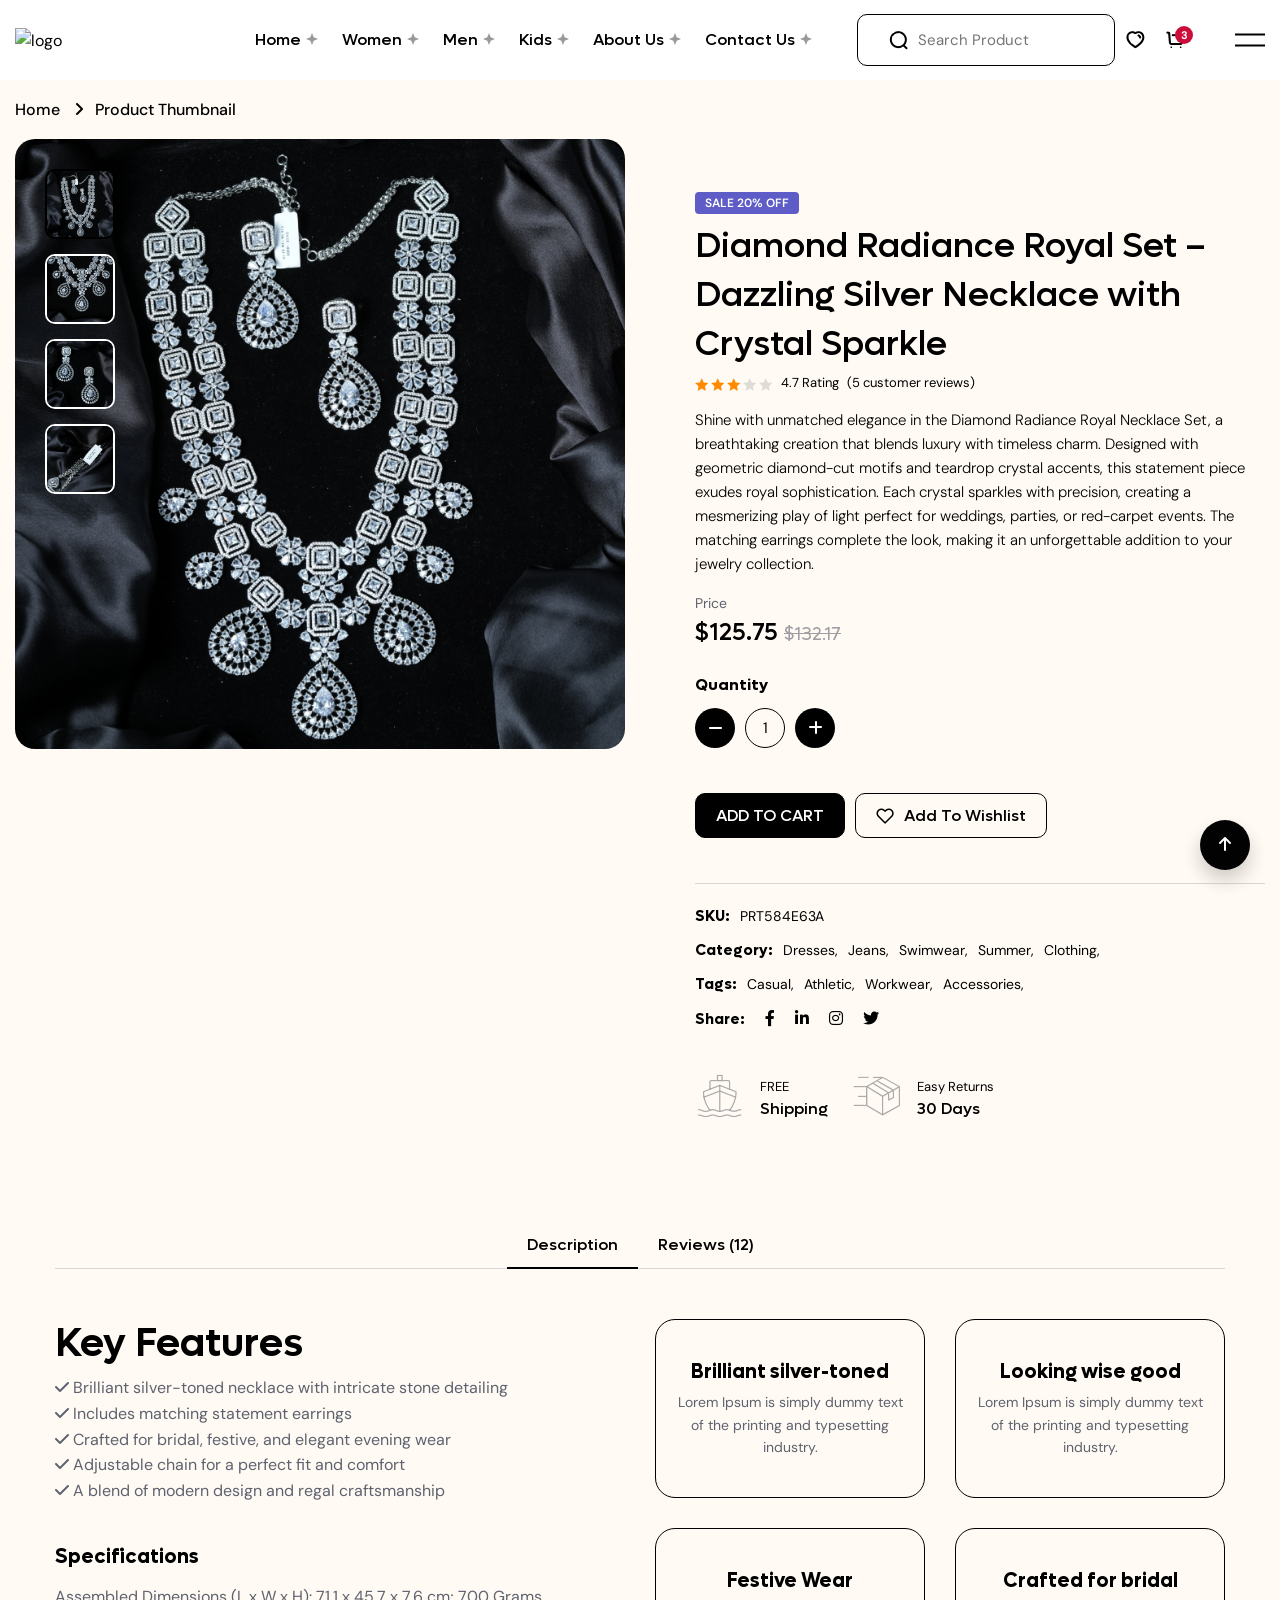
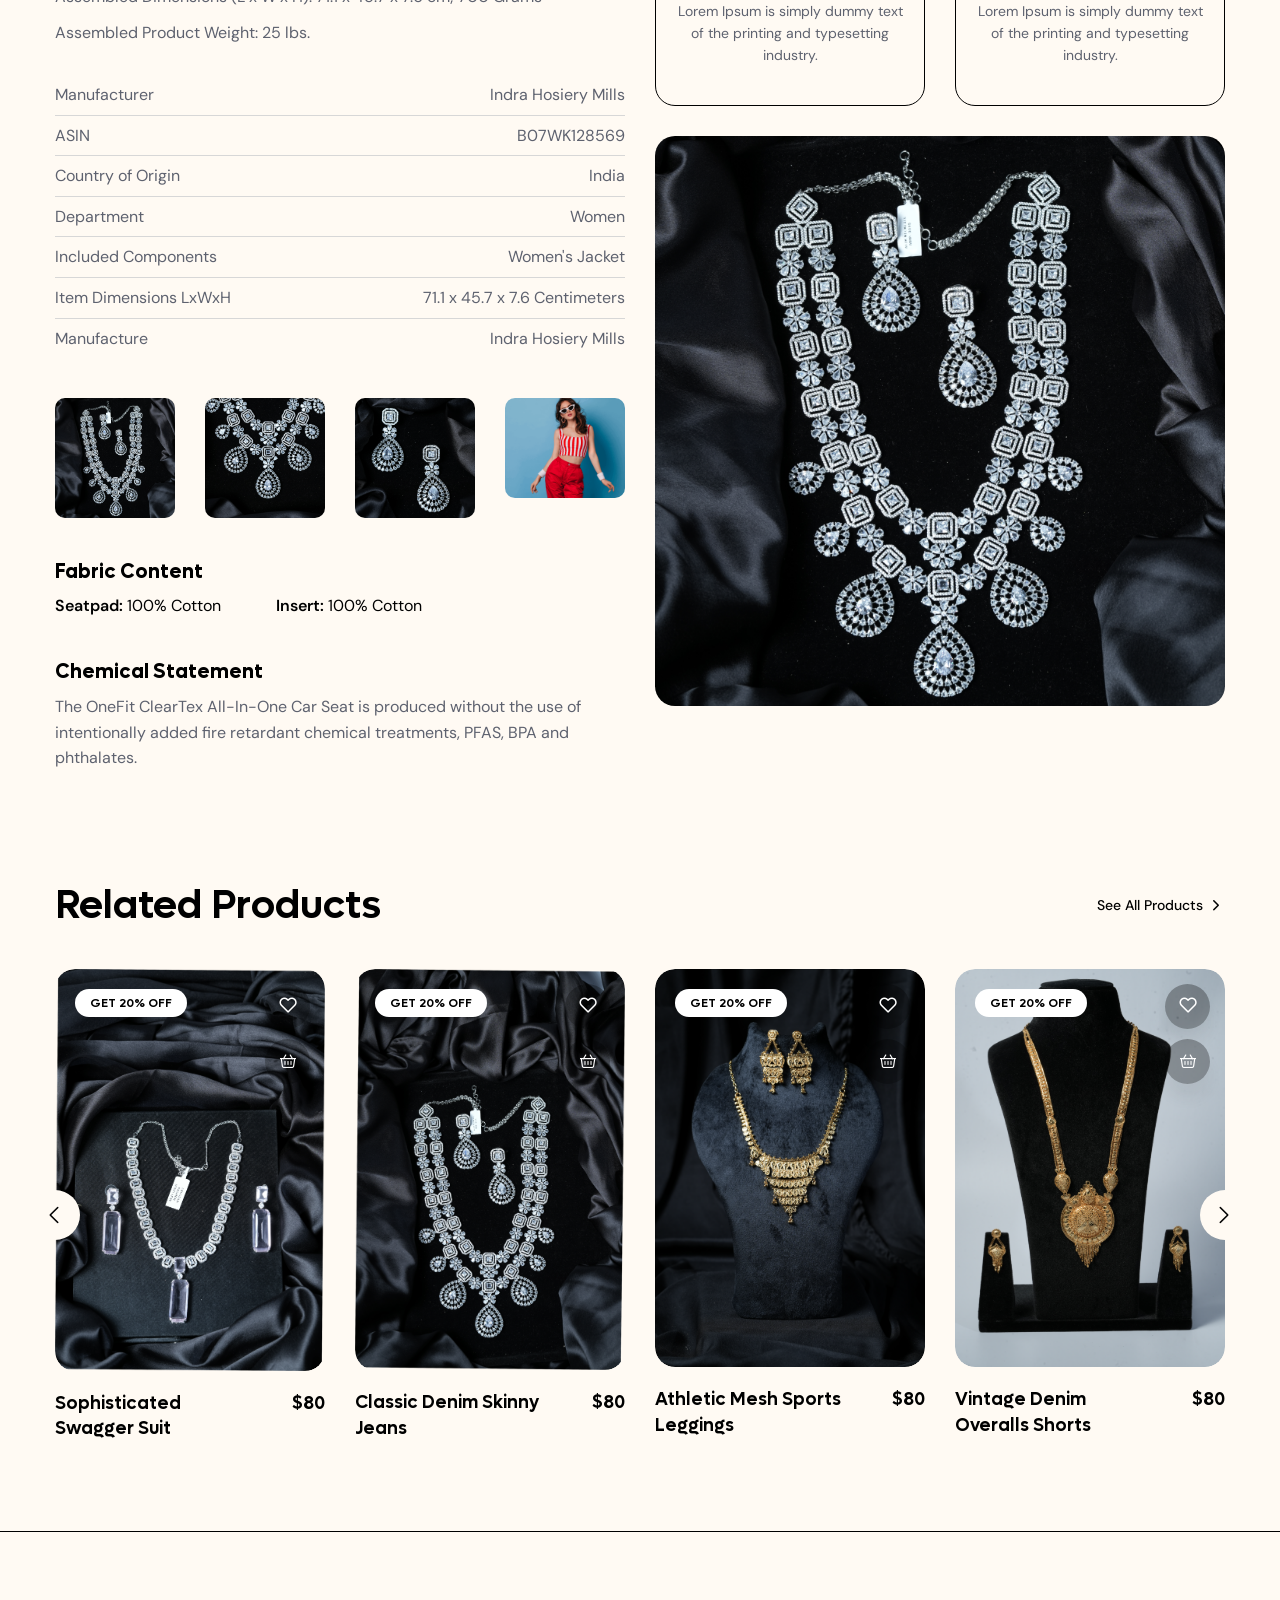
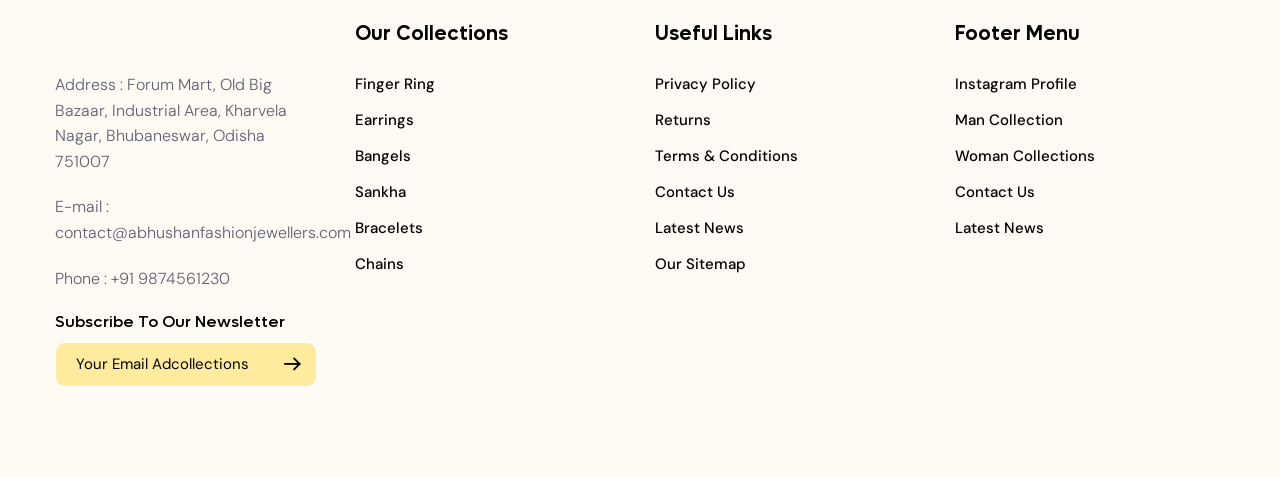
==== commit 5a6d8a59: "images are updated" ====
--- a/product-details.html
+++ b/product-details.html
@@ -38,7 +38,7 @@
 	<link rel="canonical" href="https://pixio.dexignzone.com/xhtml/product-list.html">
 
 	<!-- FAVICONS ICON -->
-	<link rel="icon" type="image/x-icon" href="images/favicon.png">
+	<link rel="icon" type="image/x-icon" href="https://jewellershop.milprosys.in/default/logo.png">
 
 	<!-- MOBILE SPECIFIC -->
 	<meta name="viewport" content="width=device-width, initial-scale=1">
@@ -647,7 +647,7 @@
 											data-bs-toggle="offcanvas" data-bs-target="#offcanvasRight"
 											aria-controls="offcanvasRight">
 											<i class="iconly-Broken-Buy"></i>
-											<span class="badge badge-circle">5</span>
+											<span class="badge badge-circle">3</span>
 										</a>
 									</li>
 									<li class="nav-item filte-link">
@@ -824,7 +824,7 @@
 									<button class="nav-link active" id="shopping-cart" data-bs-toggle="tab"
 										data-bs-target="#shopping-cart-pane" type="button" role="tab"
 										aria-controls="shopping-cart-pane" aria-selected="true">Shopping Cart
-										<span class="badge badge-light">5</span>
+										<span class="badge badge-light">3</span>
 									</button>
 								</li>
 								<li class="nav-item" role="presentation">
@@ -843,7 +843,7 @@
 											<li>
 												<div class="cart-widget">
 													<div class="dz-media me-3">
-														<img src="images/shop/shop-cart/pic1.jpg" alt="">
+														<img src="images/shop/shop-cart/pic1.png" alt="">
 													</div>
 													<div class="cart-content">
 														<h6 class="title"><a href="product-list.html">Sophisticated
@@ -863,7 +863,7 @@
 											<li>
 												<div class="cart-widget">
 													<div class="dz-media me-3">
-														<img src="images/shop/shop-cart/pic2.jpg" alt="">
+														<img src="images/shop/shop-cart/pic2.png" alt="">
 													</div>
 													<div class="cart-content">
 														<h6 class="title"><a href="product-list.html">Crimson Elegance
@@ -883,7 +883,7 @@
 											<li>
 												<div class="cart-widget">
 													<div class="dz-media me-3">
-														<img src="images/shop/shop-cart/pic3.jpg" alt="">
+														<img src="images/shop/shop-cart/pic3.png" alt="">
 													</div>
 													<div class="cart-content">
 														<h6 class="title"><a href="product-list.html">Athletic Mesh
@@ -934,7 +934,7 @@
 											<li>
 												<div class="cart-widget">
 													<div class="dz-media me-3">
-														<img src="images/shop/shop-cart/pic1.jpg" alt="">
+														<img src="images/shop/shop-cart/pic1.png" alt="">
 													</div>
 													<div class="cart-content">
 														<h6 class="title"><a href="product-list.html">Sophisticated
@@ -951,7 +951,7 @@
 											<li>
 												<div class="cart-widget">
 													<div class="dz-media me-3">
-														<img src="images/shop/shop-cart/pic2.jpg" alt="">
+														<img src="images/shop/shop-cart/pic2.png" alt="">
 													</div>
 													<div class="cart-content">
 														<h6 class="title"><a href="product-list.html">Crimson Elegance
@@ -968,7 +968,7 @@
 											<li>
 												<div class="cart-widget">
 													<div class="dz-media me-3">
-														<img src="images/shop/shop-cart/pic3.jpg" alt="">
+														<img src="images/shop/shop-cart/pic3.png" alt="">
 													</div>
 													<div class="cart-content">
 														<h6 class="title"><a href="product-list.html">Athletic Mesh
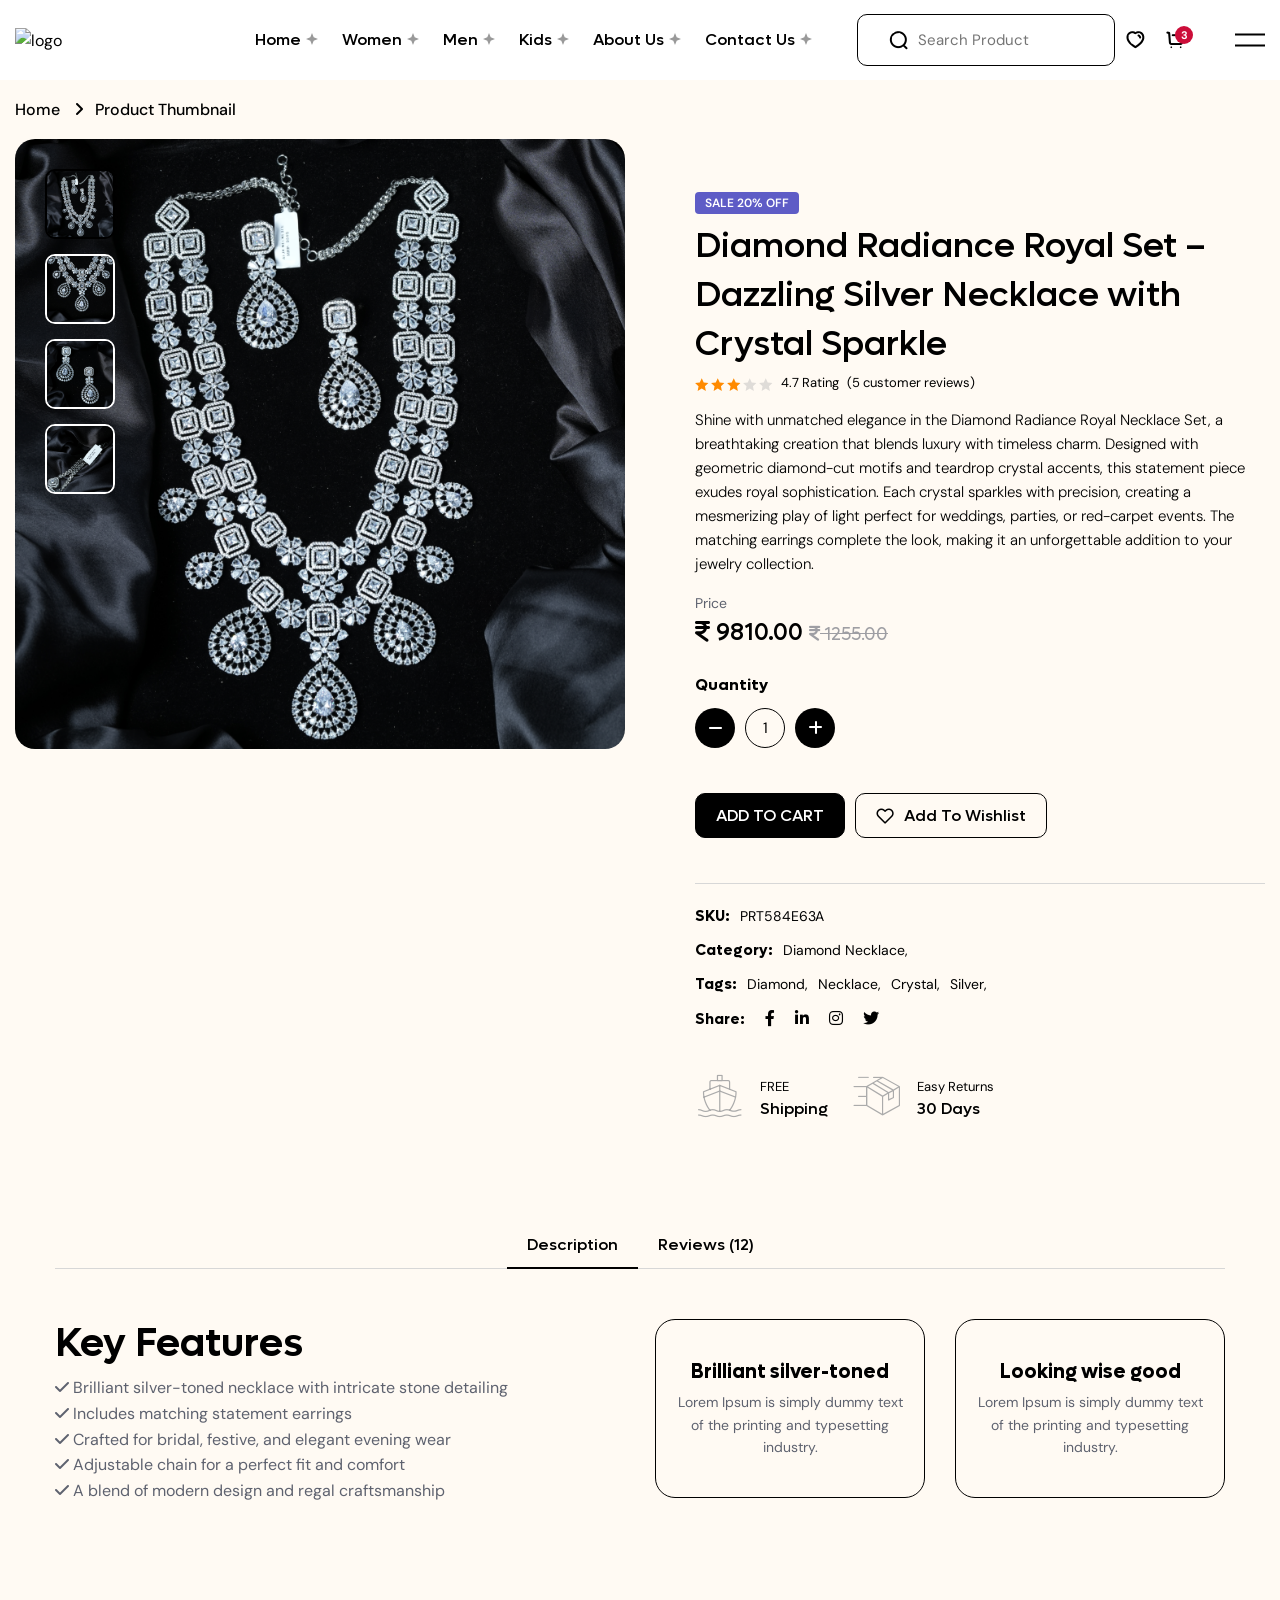
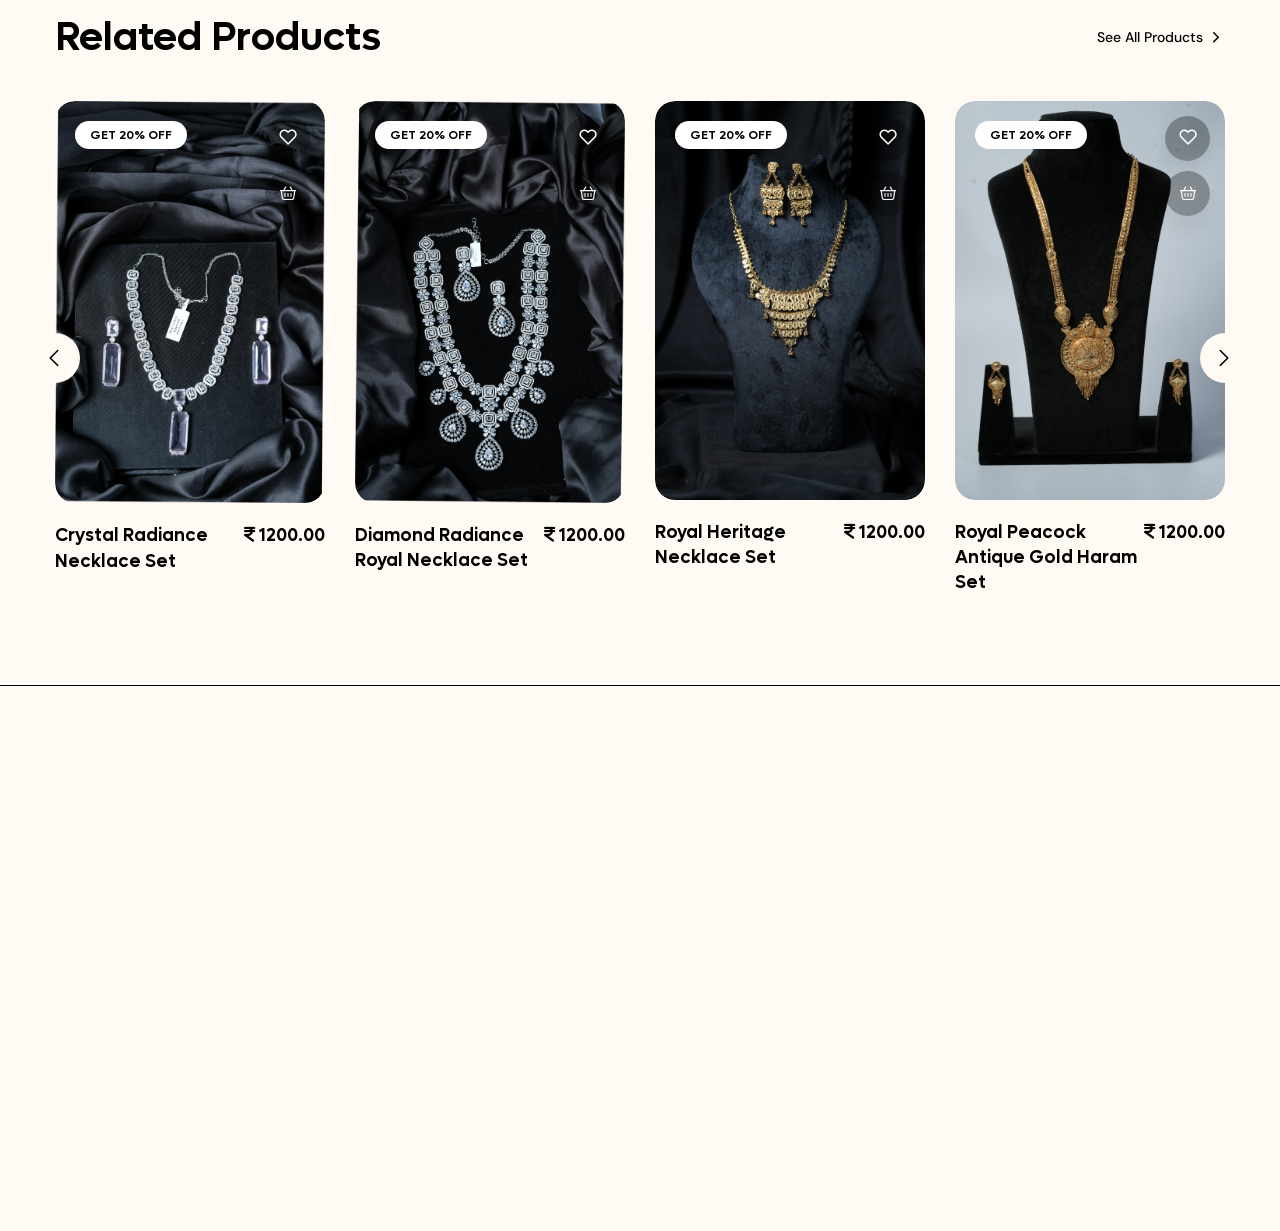
==== commit 971941b7: "prices updated" ====
--- a/product-details.html
+++ b/product-details.html
@@ -1213,7 +1213,7 @@
 									</p>
 									<div class="meta-content m-b20">
 										<span class="price-name">Price</span>
-										<span class="price">$125.75 <del>$132.17</del></span>
+										<span class="price"><i class="fa-solid fa-indian-rupee-sign"></i> 9810.00 <del><i class="fa-solid fa-indian-rupee-sign"></i> 1255.00</del></span>
 									</div>
 									<div class="product-num gap-md-2 gap-xl-0">
 										<div class="btn-quantity light">
@@ -1236,18 +1236,18 @@
 										</ul>
 										<ul>
 											<li><strong>Category:</strong></li>
-											<li><a href="product-list.html">Dresses,</a></li>
-											<li><a href="product-list.html">Jeans,</a></li>
+											<li><a href="product-list.html">Diamond Necklace,</a></li>
+											<!-- <li><a href="product-list.html">Jeans,</a></li>
 											<li><a href="product-list.html">Swimwear,</a></li>
 											<li><a href="product-list.html">Summer,</a></li>
-											<li><a href="product-list.html">Clothing,</a></li>
+											<li><a href="product-list.html">Clothing,</a></li> -->
 										</ul>
 										<ul>
 											<li><strong>Tags:</strong></li>
-											<li><a href="product-list.html">Casual,</a></li>
-											<li><a href="product-list.html">Athletic,</a></li>
-											<li><a href="product-list.html">Workwear,</a></li>
-											<li><a href="product-list.html">Accessories,</a></li>
+											<li><a href="product-list.html">Diamond,</a></li>
+											<li><a href="product-list.html">Necklace,</a></li>
+											<li><a href="product-list.html">Crystal,</a></li>
+											<li><a href="product-list.html">Silver,</a></li>
 										</ul>
 										<ul class="social-icon">
 											<li><strong>Share:</strong></li>
@@ -1338,72 +1338,17 @@
 											<div class="section-head style-2 d-block">
 												<h2 class="title">Key Features</h2>
 												<ul>
-													<li><i class="fa-solid fa-check"></i> Brilliant silver-toned necklace with intricate stone detailing</li>
-													<li><i class="fa-solid fa-check"></i> Includes matching statement earrings</li>
-													<li><i class="fa-solid fa-check"></i> Crafted for bridal, festive, and elegant evening wear</li>
-													<li><i class="fa-solid fa-check"></i> Adjustable chain for a perfect fit and comfort</li>
-													<li><i class="fa-solid fa-check"></i> A blend of modern design and regal craftsmanship</li>
+													<li><i class="fa-solid fa-check"></i> Brilliant silver-toned
+														necklace with intricate stone detailing</li>
+													<li><i class="fa-solid fa-check"></i> Includes matching statement
+														earrings</li>
+													<li><i class="fa-solid fa-check"></i> Crafted for bridal, festive,
+														and elegant evening wear</li>
+													<li><i class="fa-solid fa-check"></i> Adjustable chain for a perfect
+														fit and comfort</li>
+													<li><i class="fa-solid fa-check"></i> A blend of modern design and
+														regal craftsmanship</li>
 												</ul>
-											</div>
-											<div class="product-specification">
-												<h4 class="specification-title">Specifications</h4>
-												<ul>
-													<li>Assembled Dimensions (L x W x H): <span>71.1 x 45.7 x 7.6 cm;
-															700 Grams</span></li>
-													<li>Assembled Product Weight: <span>25 lbs.</span></li>
-												</ul>
-											</div>
-											<ul class="specification-list m-b40">
-												<li class="list-info">Manufacturer <span>Indra Hosiery Mills</span></li>
-												<li class="list-info">ASIN<span>B07WK128569</span></li>
-												<li class="list-info">Country of Origin<span>India</span></li>
-												<li class="list-info">Department<span>Women</span></li>
-												<li class="list-info">Included Components<span>Women's Jacket</span>
-												</li>
-												<li class="list-info">Item Dimensions LxWxH<span> 71.1 x 45.7 x 7.6
-														Centimeters</span></li>
-												<li class="list-info">Manufacture<span> Indra Hosiery Mills</span></li>
-											</ul>
-											<div class="product-media row g-xl-4 g-2 m-b40">
-												<div class="col-md-3 col-3 col-sm-3 product-media-inner">
-													<a href="product-details.html" class="dz-media">
-														<img src="images/products/dress1.png" alt="/">
-													</a>
-												</div>
-												<div class="col-md-3 col-3 col-sm-3 product-media-inner">
-													<a href="product-details.html" class="dz-media">
-														<img src="images/products/dress2.png" alt="/">
-													</a>
-												</div>
-												<div class="col-md-3 col-3 col-sm-3 product-media-inner">
-													<a href="product-details.html" class="dz-media">
-														<img src="images/products/dress3.png" alt="/">
-													</a>
-												</div>
-												<div class="col-md-3 col-3 col-sm-3 product-media-inner">
-													<a href="product-details.html" class="dz-media">
-														<img src="images/products/dress4.png" alt="/">
-													</a>
-												</div>
-											</div>
-											<div class="product-info">
-												<div class="product-info-inner">
-													<h4 class="info-title">Fabric Content</h4>
-													<ul class="d-lg-flex d-block align-items-center">
-														<li>
-															<h6>Seatpad: <span>100% Cotton</span></h6>
-														</li>
-														<li>
-															<h6>Insert: <span>100% Cotton</span></h6>
-														</li>
-													</ul>
-												</div>
-												<div class="product-info-inner">
-													<h4 class="info-title">Chemical Statement</h4>
-													<p class="info-text">The OneFit ClearTex All-In-One Car Seat is
-														produced without the use of intentionally added fire retardant
-														chemical treatments, PFAS, BPA and phthalates. </p>
-												</div>
 											</div>
 										</div>
 										<div class="col-lg-6">
@@ -1426,28 +1371,7 @@
 														</div>
 													</a>
 												</div>
-												<div class="col-lg-6 col-md-6 m-sm-b20 m-b30">
-													<a href="product-list.html" class="about-product-wrapper">
-														<div class="producṭ-content bg-light">
-															<h4 class="product-title">Festive Wear</h4>
-															<p class="product-text">Lorem Ipsum is simply dummy text of
-																the printing and typesetting industry.</p>
-														</div>
-													</a>
-												</div>
-												<div class="col-lg-6 col-md-6 m-sm-b20 m-b30">
-													<a href="product-list.html" class="about-product-wrapper">
-														<div class="producṭ-content bg-light">
-															<h4 class="product-title">Crafted for bridal</h4>
-															<p class="product-text">Lorem Ipsum is simply dummy text of
-																the printing and typesetting industry.</p>
-														</div>
-													</a>
-												</div>
-											</div>
-											<div class="dz-product-media dz-media rounded"><img
-													src="images/shop/product-details/product-style-1/product-details-1.png"
-													alt="/"></div>
+											</div>
 										</div>
 									</div>
 								</div>
@@ -1622,9 +1546,8 @@
 											</div>
 										</div>
 										<div class="dz-content">
-											<h5 class="title"><a href="product-details.html">Cozy Knit Cardigan
-													Sweater</a></h5>
-											<h5 class="price">$80</h5>
+											<h5 class="title"><a href="product-details.html">Crimson Elegance Necklace Set</a></h5>
+											<h5 class="price"><i class="fa-solid fa-indian-rupee-sign"></i> 1200.00 </h5>
 										</div>
 										<div class="product-tag">
 											<span class="badge ">Get 20% Off</span>
@@ -1653,9 +1576,8 @@
 											</div>
 										</div>
 										<div class="dz-content">
-											<h5 class="title"><a href="product-details.html">Sophisticated Swagger
-													Suit</a></h5>
-											<h5 class="price">$80</h5>
+											<h5 class="title"><a href="product-details.html">Crystal Radiance Necklace Set</a></h5>
+											<h5 class="price"><i class="fa-solid fa-indian-rupee-sign"></i> 1200.00 </h5>
 										</div>
 										<div class="product-tag">
 											<span class="badge ">Get 20% Off</span>
@@ -1684,9 +1606,8 @@
 											</div>
 										</div>
 										<div class="dz-content">
-											<h5 class="title"><a href="product-details.html">Classic Denim Skinny
-													Jeans</a></h5>
-											<h5 class="price">$80</h5>
+											<h5 class="title"><a href="product-details.html">Diamond Radiance Royal Necklace Set</a></h5>
+											<h5 class="price"><i class="fa-solid fa-indian-rupee-sign"></i> 1200.00 </h5>
 										</div>
 										<div class="product-tag">
 											<span class="badge ">Get 20% Off</span>
@@ -1715,9 +1636,8 @@
 											</div>
 										</div>
 										<div class="dz-content">
-											<h5 class="title"><a href="product-details.html">Athletic Mesh Sports
-													Leggings</a></h5>
-											<h5 class="price">$80</h5>
+											<h5 class="title"><a href="product-details.html">Royal Heritage Necklace Set</a></h5>
+											<h5 class="price"><i class="fa-solid fa-indian-rupee-sign"></i> 1200.00 </h5>
 										</div>
 										<div class="product-tag">
 											<span class="badge ">Get 20% Off</span>
@@ -1746,9 +1666,8 @@
 											</div>
 										</div>
 										<div class="dz-content">
-											<h5 class="title"><a href="product-details.html">Vintage Denim Overalls
-													Shorts</a></h5>
-											<h5 class="price">$80</h5>
+											<h5 class="title"><a href="product-details.html">Royal Peacock Antique Gold Haram Set</a></h5>
+											<h5 class="price"><i class="fa-solid fa-indian-rupee-sign"></i> 1200.00 </h5>
 										</div>
 										<div class="product-tag">
 											<span class="badge ">Get 20% Off</span>
@@ -1783,6 +1702,7 @@
 									<a href="index.html"><img src="https://jewellershop.milprosys.in/default/logo.png"
 											alt=""></a>
 								</div>
+								
 								<ul class="widget-adcollections">
 									<li>
 										<p><span>Address</span> :
@@ -2019,7 +1939,7 @@
 										<div class="meta-content m-b20 d-flex align-items-end">
 											<div class="me-3">
 												<span class="form-label">Price</span>
-												<span class="price">$125.75 <del>$132.17</del></span>
+												<span class="price"><i class="fa-solid fa-indian-rupee-sign"></i> 9810.00 <del><i class="fa-solid fa-indian-rupee-sign"></i> 1255.00</del></span>
 											</div>
 											<div class="btn-quantity light me-0">
 												<label class="form-label">Quantity</label>
@@ -2047,18 +1967,13 @@
 											</ul>
 											<ul>
 												<li><strong>Category:</strong></li>
-												<li><a href="product-list.html">Dresses,</a></li>
-												<li><a href="product-list.html">Jeans,</a></li>
-												<li><a href="product-list.html">Swimwear,</a></li>
-												<li><a href="product-list.html">Summer,</a></li>
-												<li><a href="product-list.html">Clothing</a></li>
+												<li><a href="product-list.html">NECKLACE,</a></li>
 											</ul>
 											<ul>
-												<li><strong>Tags:</strong></li>
-												<li><a href="product-list.html">Casual</a></li>
-												<li><a href="product-list.html">Athletic,</a></li>
-												<li><a href="product-list.html">Workwear,</a></li>
-												<li><a href="product-list.html">Accessories</a></li>
+												<li><a href="product-list.html">Diamond,</a></li>
+												<li><a href="product-list.html">Necklace,</a></li>
+												<li><a href="product-list.html">Crystal,</a></li>
+												<li><a href="product-list.html">Silver,</a></li>
 											</ul>
 											<div class="dz-social-icon">
 												<ul>
